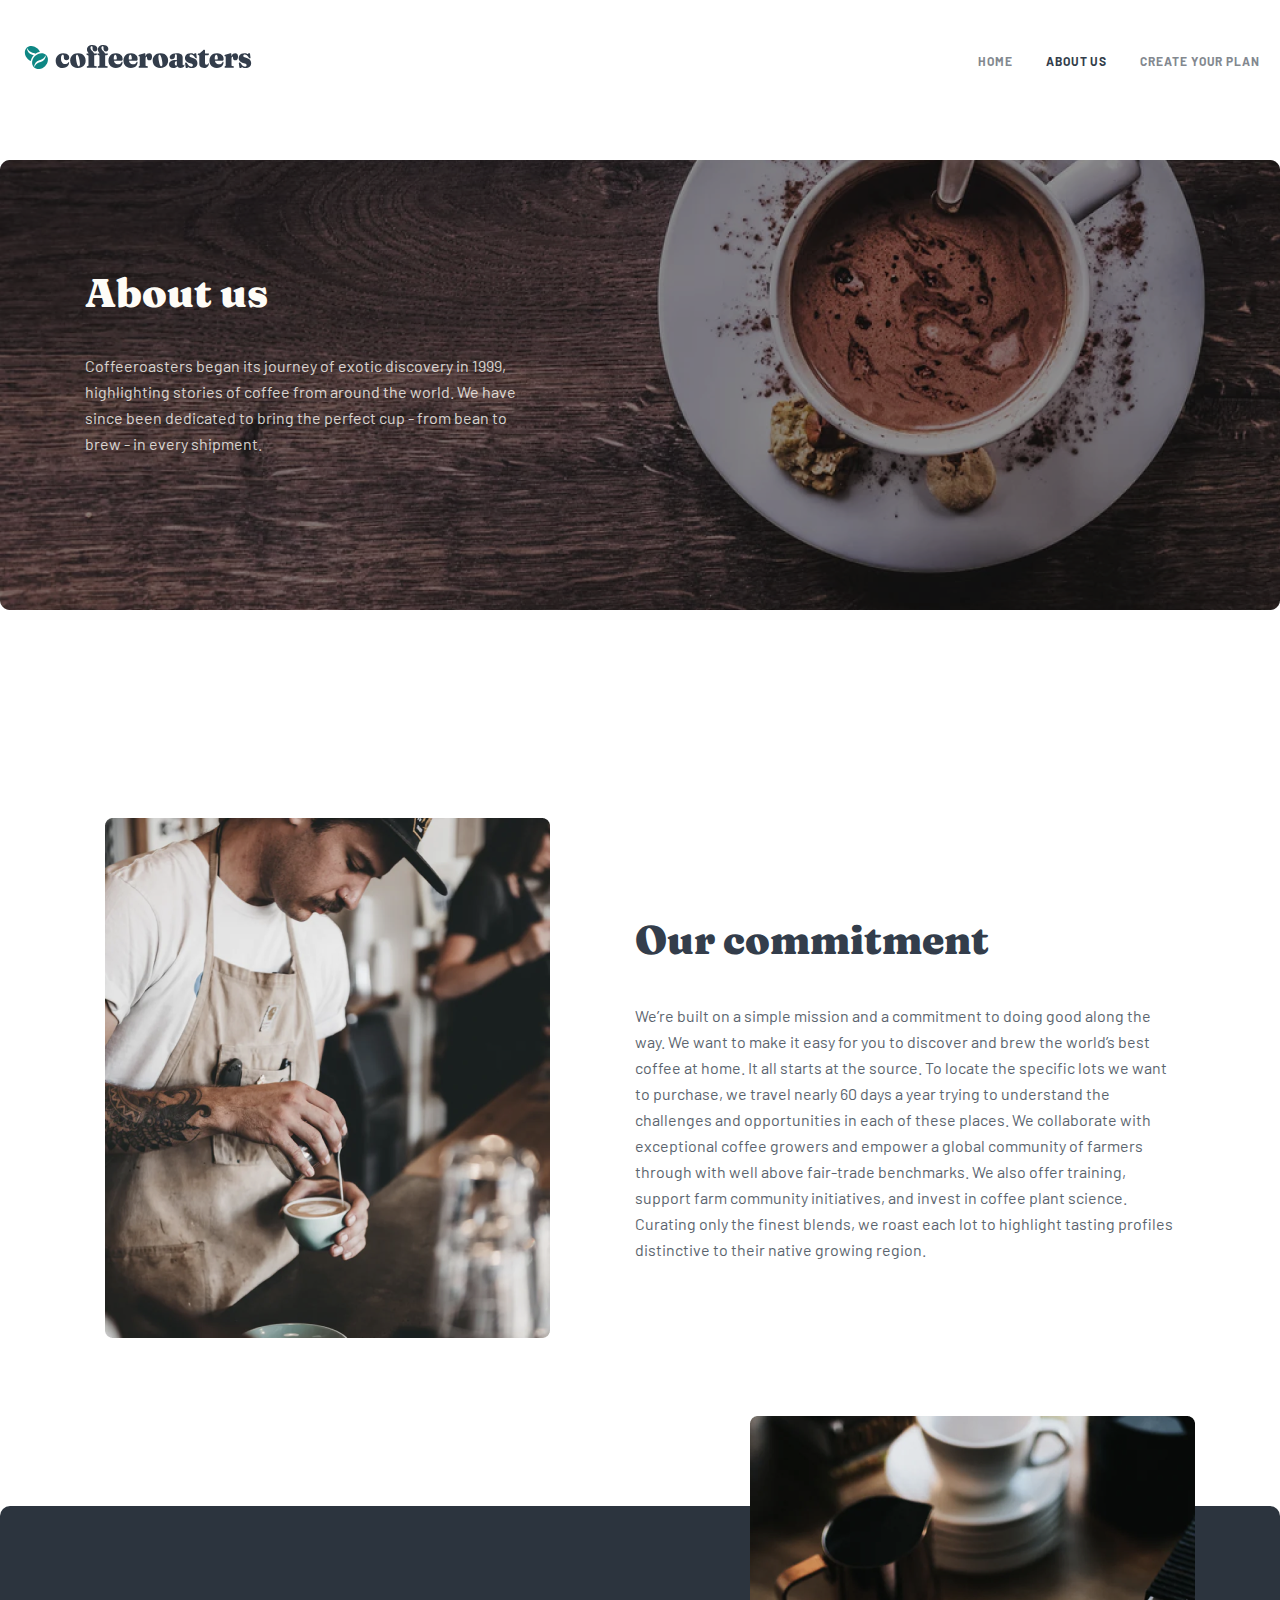
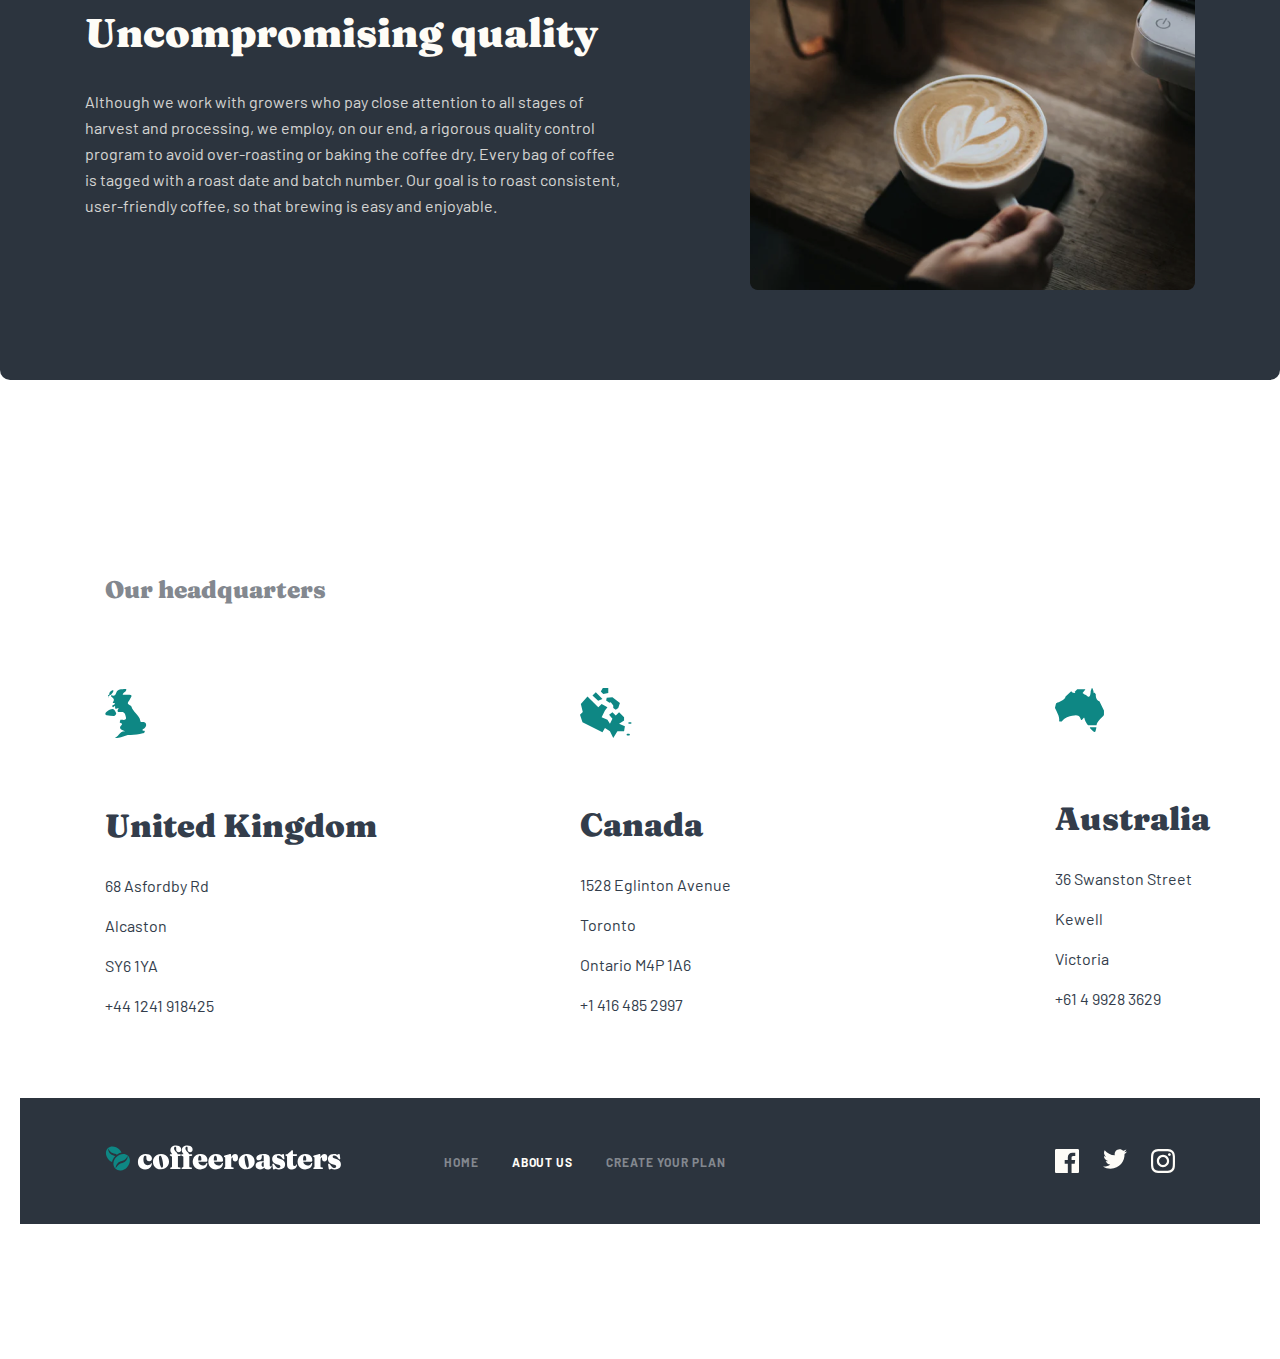
==== index2.html @ f88668d0 "New project" ====
<!DOCTYPE html>
<html lang="en">
	<head>
		<meta charset="UTF-8" />
		<meta http-equiv="X-UA-Compatible" content="IE=edge" />
		<meta name="viewport" content="width=device-width, initial-scale=1.0" />
		<link rel="stylesheet" href="css/main.min.css" />
		<title>coffeeroasters - about us</title>
        <link rel="preconnect" href="https://fonts.googleapis.com">
        <link rel="preconnect" href="https://fonts.gstatic.com" crossorigin>
        <link href="https://fonts.googleapis.com/css2?family=Barlow:ital,wght@0,400;0,700;1,400;1,700&family=Fraunces:ital,wght@0,900;1,900&display=swap" rel="stylesheet">
	</head>
	<body>
		<!-- Header  -->
		<header class="header">
			<div class="container">
				<a class="logo-link" href="./index.html">
					<img class="logo-link__image" src="img/logo.svg" alt="Logo image"/>
				</a>

				<!-- Nav  -->
				<nav class="nav">
					<ul class="nav__list">
						<li class="nav__item">
							<a class="nav__link" href="index.html">
								home
							</a>
						</li>
						<li class="nav__item">
							<a class="nav__link nav__link--active" href="index2.html"> about us </a>
						</li>
						<li class="nav__item">
							<a class="nav__link" href="index3.html"> create your plan </a>
						</li>
					</ul>
				</nav>
			</div>
		</header>

        <!-- Main  -->
		<main class="main">
			<!-- Hero  -->

			<section class="hero">
				<div class="container special__hero-container">
					<h1 class="hero__heading">About us</h1>

					<p class="hero__description">
						Coffeeroasters began its journey of exotic discovery in 1999, highlighting stories of coffee from around the world. We have since been dedicated to bring the perfect cup - from bean to brew - in every shipment.
					</p>
				</div>
			</section>
		</main>

		<!-- commitent  -->
        <div class="commitent">
            <div class="container">
                <img src="img/2x/barista.png" srcset="img/2x/barista.png 1x, img/2x/barista@2x.png 2x" alt="Our boristo" class="commitent__img">
                <div class="commitent__text">
                    <h2 class="commitent__title">Our commitment</h2>
                    <p class="commitent__p">We’re built on a simple mission and a commitment to doing good along the way. We want to make it easy for you to discover and brew the world’s best coffee at home. It all starts at the source. To locate the specific lots we want to purchase, we travel nearly 60 days a year trying to understand the challenges and opportunities in each of these places. We collaborate with exceptional coffee growers and empower a global community of farmers through with well above fair-trade benchmarks. We also offer training, support farm community initiatives, and invest in coffee plant science. Curating only the finest blends, we roast each lot to highlight tasting profiles distinctive to their native growing region.</p>
                </div>
            </div>
        </div>

        <!-- quality -->
        <div class="quality">
            <div class="container">
                <div class="quality__text">
                    <h2 class="quality__title">Uncompromising quality</h2>
                    <p class="quality__p">Although we work with growers who pay close attention to all stages of harvest and processing, we employ, on our end, a rigorous quality control program to avoid over-roasting or baking the coffee dry. Every bag of coffee is tagged with a roast date and batch number. Our goal is to roast consistent, user-friendly coffee, so that brewing is easy and enjoyable.</p>
                </div>
                <img src="img/2x/quality.png" srcset="img/2x/quality.png 1x, img/2x/quality@2x.png 2x" alt="coffee" class="quality__img">
            </div>
            
        </div>

        <!-- Headquarters -->
        <div class="headquarters">
            <div class="container">
                <h3 class="headquarters__main-title h-i-w__title">Our headquarters</h3>
                <ol class="steps">
					<li class="step">
                        <img src="icons/uk.svg" alt="UK" class="step__heading__count"><img/>
						<h3 class="step__heading">
							<span class="step__heading__text">United Kingdom</span>
						</h3>
		
						<p class="step__text">68 Asfordby Rd</p>
						<p class="step__text">Alcaston</p>
						<p class="step__text">SY6 1YA</p>
						<p class="step__text">+44 1241 918425</p>
					</li>
		
					<li class="step">
						<img src="icons/canada.svg" alt="Canada" class="step__heading__count">
						<h3 class="step__heading">
							<span class="step__heading__text">Canada</span>
						</h3>
		
						<p class="step__text">1528 Eglinton Avenue</p>
						<p class="step__text">Toronto</p>
						<p class="step__text">Ontario M4P 1A6</p>
						<p class="step__text">+1 416 485 2997</p>
					</li>
		
					<li class="step">
						<img src="icons/australia.svg" alt="Australia" class="step__heading__count">
						<h3 class="step__heading">
							<span class="step__heading__text">Australia</span>
						</h3>
		
						<p class="step__text">36 Swanston Street</p>
						<p class="step__text">Kewell</p>
						<p class="step__text">Victoria</p>
						<p class="step__text">+61 4 9928 3629</p>
					</li>
				</ol>
            </div>
        </div>


        <!-- Footer -->
        <footer class="footer">
			<div class="container">
				<div class="footer__inner">
					<a class="logo-link" href="./index.html">
						<img class="logo-link__image" src="img/logo_dark.svg" alt="Logo image"/>
					</a>

					<!-- Nav  -->
					<nav class="nav">
						<ul class="nav__list">
							<li class="nav__item">
								<a class="nav__link" href="index.html"> home </a>
							</li>
							<li class="nav__item">
								<a class="nav__link  nav__link--active" href="index2.html"> about us </a>
							</li>
							<li class="nav__item">
								<a class="nav__link" href="index3.html">
									create your plan
								</a>
							</li>
						</ul>
					</nav>

					<!-- Socials  -->
					<ul class="socials">
						<li class="socials__item">
							<a class="socials__link" href="#">
								<svg width="24" height="24" viewBox="0 0 24 24" fill="none" xmlns="http://www.w3.org/2000/svg">
									<path id="Path" d="M22.675 0H1.325C0.593 0 0 0.593 0 1.325V22.676C0 23.407 0.593 24 1.325 24H12.82V14.706H9.692V11.084H12.82V8.413C12.82 5.313 14.713 3.625 17.479 3.625C18.804 3.625 19.942 3.724 20.274 3.768V7.008L18.356 7.009C16.852 7.009 16.561 7.724 16.561 8.772V11.085H20.148L19.681 14.707H16.561V24H22.677C23.407 24 24 23.407 24 22.675V1.325C24 0.593 23.407 0 22.675 0Z" fill="#FEFCF7"/>
								</svg>	
							</a>
						</li>
						<li class="socials__item">
							<a class="socials__link" href="#">
                                <svg width="24" height="20" viewBox="0 0 24 20" fill="none" xmlns="http://www.w3.org/2000/svg">
									<path id="Path" d="M24 2.55705C23.117 2.94905 22.168 3.21305 21.172 3.33205C22.189 2.72305 22.97 1.75805 23.337 0.608047C22.386 1.17205 21.332 1.58205 20.21 1.80305C19.313 0.846047 18.032 0.248047 16.616 0.248047C13.437 0.248047 11.101 3.21405 11.819 6.29305C7.728 6.08805 4.1 4.12805 1.671 1.14905C0.381 3.36205 1.002 6.25705 3.194 7.72305C2.388 7.69705 1.628 7.47605 0.965 7.10705C0.911 9.38805 2.546 11.522 4.914 11.997C4.221 12.185 3.462 12.229 2.69 12.081C3.316 14.037 5.134 15.46 7.29 15.5C5.22 17.123 2.612 17.848 0 17.54C2.179 18.937 4.768 19.752 7.548 19.752C16.69 19.752 21.855 12.031 21.543 5.10605C22.505 4.41105 23.34 3.54405 24 2.55705Z" fill="#FEFCF7"/>
								</svg>									
							</a>
						</li>
						<li class="socials__item">
							<a class="socials__link" href="#">
                                <svg width="24" height="24" viewBox="0 0 24 24" fill="none" xmlns="http://www.w3.org/2000/svg">
									<path id="Shape" fill-rule="evenodd" clip-rule="evenodd" d="M12 0C8.741 0 8.333 0.014 7.053 0.072C2.695 0.272 0.273 2.69 0.073 7.052C0.014 8.333 0 8.741 0 12C0 15.259 0.014 15.668 0.072 16.948C0.272 21.306 2.69 23.728 7.052 23.928C8.333 23.986 8.741 24 12 24C15.259 24 15.668 23.986 16.948 23.928C21.302 23.728 23.73 21.31 23.927 16.948C23.986 15.668 24 15.259 24 12C24 8.741 23.986 8.333 23.928 7.053C23.732 2.699 21.311 0.273 16.949 0.073C15.668 0.014 15.259 0 12 0ZM12 2.163C15.204 2.163 15.584 2.175 16.85 2.233C20.102 2.381 21.621 3.924 21.769 7.152C21.827 8.417 21.838 8.797 21.838 12.001C21.838 15.206 21.826 15.585 21.769 16.85C21.62 20.075 20.105 21.621 16.85 21.769C15.584 21.827 15.206 21.839 12 21.839C8.796 21.839 8.416 21.827 7.151 21.769C3.891 21.62 2.38 20.07 2.232 16.849C2.174 15.584 2.162 15.205 2.162 12C2.162 8.796 2.175 8.417 2.232 7.151C2.381 3.924 3.896 2.38 7.151 2.232C8.417 2.175 8.796 2.163 12 2.163ZM5.838 12C5.838 8.597 8.597 5.838 12 5.838C15.403 5.838 18.162 8.597 18.162 12C18.162 15.404 15.403 18.163 12 18.163C8.597 18.163 5.838 15.403 5.838 12ZM12 16C9.791 16 8 14.21 8 12C8 9.791 9.791 8 12 8C14.209 8 16 9.791 16 12C16 14.21 14.209 16 12 16ZM16.965 5.595C16.965 4.8 17.61 4.155 18.406 4.155C19.201 4.155 19.845 4.8 19.845 5.595C19.845 6.39 19.201 7.035 18.406 7.035C17.61 7.035 16.965 6.39 16.965 5.595Z" fill="#FEFCF7"/>
								</svg>
							</a>
						</li>
					</ul>
				</div>
			</div>
		</footer>
	</body>
</html>
---- css/main.min.css ----
html{height:100%;-webkit-box-sizing:border-box;box-sizing:border-box;max-width:100%}*,*::before,*::after{-webkit-box-sizing:inherit;box-sizing:inherit;scroll-behavior:smooth}.visually-hidden{position:absolute;width:1px;height:1px;margin:-1px;border:0;padding:0;clip:rect(0 0 0 0);overflow:hidden}body{height:100%;display:-webkit-box;display:-ms-flexbox;display:flex;-webkit-box-orient:vertical;-webkit-box-direction:normal;-ms-flex-direction:column;flex-direction:column;font-family:'Barlow', sans-serif;font-weight:400;font-size:16px;line-height:1.5;margin:0;padding:0}main{-webkit-box-flex:1;-ms-flex-positive:1;flex-grow:1}.container{max-width:1320px;width:100%;padding:0 20px;margin:0 auto}.container--small{width:1240px}/*! normalize.css v8.0.1 | MIT License | github.com/necolas/normalize.css */html{line-height:1.15;-webkit-text-size-adjust:100%}body{margin:0}main{display:block}h1{font-size:2em;margin:0.67em 0}hr{-webkit-box-sizing:content-box;box-sizing:content-box;height:0;overflow:visible}pre{font-family:monospace, monospace;font-size:1em}a{background-color:transparent}abbr[title]{border-bottom:none;text-decoration:underline;-webkit-text-decoration:underline dotted;text-decoration:underline dotted}b,strong{font-weight:bolder}code,kbd,samp{font-family:monospace, monospace;font-size:1em}small{font-size:80%}sub,sup{font-size:75%;line-height:0;position:relative;vertical-align:baseline}sub{bottom:-0.25em}sup{top:-0.5em}img{border-style:none}button,input,optgroup,select,textarea{font-family:inherit;font-size:100%;line-height:1.15;margin:0}button,input{overflow:visible}button,select{text-transform:none}button,[type="button"],[type="reset"],[type="submit"]{-webkit-appearance:button}button::-moz-focus-inner,[type="button"]::-moz-focus-inner,[type="reset"]::-moz-focus-inner,[type="submit"]::-moz-focus-inner{border-style:none;padding:0}button:-moz-focusring,[type="button"]:-moz-focusring,[type="reset"]:-moz-focusring,[type="submit"]:-moz-focusring{outline:1px dotted ButtonText}fieldset{padding:0.35em 0.75em 0.625em}legend{-webkit-box-sizing:border-box;box-sizing:border-box;color:inherit;display:table;max-width:100%;padding:0;white-space:normal}progress{vertical-align:baseline}textarea{overflow:auto}[type="checkbox"],[type="radio"]{-webkit-box-sizing:border-box;box-sizing:border-box;padding:0}[type="number"]::-webkit-inner-spin-button,[type="number"]::-webkit-outer-spin-button{height:auto}[type="search"]{-webkit-appearance:textfield;outline-offset:-2px}[type="search"]::-webkit-search-decoration{-webkit-appearance:none}::-webkit-file-upload-button{-webkit-appearance:button;font:inherit}details{display:block}summary{display:list-item}template{display:none}[hidden]{display:none}@font-face{font-family:'Barlow';font-style:normal;font-weight:400;src:url("../fonts/barlow-v5-latin-ext_latin-regular.eot");src:local(""),url("../fonts/barlow-v5-latin-ext_latin-regular.eot?#iefix") format("embedded-opentype"),url("../fonts/barlow-v5-latin-ext_latin-regular.woff2") format("woff2"),url("../fonts/barlow-v5-latin-ext_latin-regular.woff") format("woff"),url("../fonts/barlow-v5-latin-ext_latin-regular.ttf") format("truetype"),url("../fonts/barlow-v5-latin-ext_latin-regular.svg#Barlow") format("svg")}@font-face{font-family:'Barlow';font-style:italic;font-weight:400;src:url("../fonts/barlow-v5-latin-ext_latin-italic.eot");src:local(""),url("../fonts/barlow-v5-latin-ext_latin-italic.eot?#iefix") format("embedded-opentype"),url("../fonts/barlow-v5-latin-ext_latin-italic.woff2") format("woff2"),url("../fonts/barlow-v5-latin-ext_latin-italic.woff") format("woff"),url("../fonts/barlow-v5-latin-ext_latin-italic.ttf") format("truetype"),url("../fonts/barlow-v5-latin-ext_latin-italic.svg#Barlow") format("svg")}@font-face{font-family:'Barlow';font-style:normal;font-weight:700;src:url("../fonts/barlow-v5-latin-ext_latin-700.eot");src:local(""),url("../fonts/barlow-v5-latin-ext_latin-700.eot?#iefix") format("embedded-opentype"),url("../fonts/barlow-v5-latin-ext_latin-700.woff2") format("woff2"),url("../fonts/barlow-v5-latin-ext_latin-700.woff") format("woff"),url("../fonts/barlow-v5-latin-ext_latin-700.ttf") format("truetype"),url("../fonts/barlow-v5-latin-ext_latin-700.svg#Barlow") format("svg")}@font-face{font-family:'Barlow';font-style:italic;font-weight:700;src:url("../fonts/barlow-v5-latin-ext_latin-700italic.eot");src:local(""),url("../fonts/barlow-v5-latin-ext_latin-700italic.eot?#iefix") format("embedded-opentype"),url("../fonts/barlow-v5-latin-ext_latin-700italic.woff2") format("woff2"),url("../fonts/barlow-v5-latin-ext_latin-700italic.woff") format("woff"),url("../fonts/barlow-v5-latin-ext_latin-700italic.ttf") format("truetype"),url("../fonts/barlow-v5-latin-ext_latin-700italic.svg#Barlow") format("svg")}@font-face{font-family:'Fraunces';font-style:normal;font-weight:400;src:url("../fonts/fraunces-v10-latin-ext_latin-regular.eot");src:local(""),url("../fonts/fraunces-v10-latin-ext_latin-regular.eot?#iefix") format("embedded-opentype"),url("../fonts/fraunces-v10-latin-ext_latin-regular.woff2") format("woff2"),url("../fonts/fraunces-v10-latin-ext_latin-regular.woff") format("woff"),url("../fonts/fraunces-v10-latin-ext_latin-regular.ttf") format("truetype"),url("../fonts/fraunces-v10-latin-ext_latin-regular.svg#Fraunces") format("svg")}@font-face{font-family:'Fraunces';font-style:normal;font-weight:900;src:url("../fonts/fraunces-v10-latin-ext_latin-900.eot");src:local(""),url("../fonts/fraunces-v10-latin-ext_latin-900.eot?#iefix") format("embedded-opentype"),url("../fonts/fraunces-v10-latin-ext_latin-900.woff2") format("woff2"),url("../fonts/fraunces-v10-latin-ext_latin-900.woff") format("woff"),url("../fonts/fraunces-v10-latin-ext_latin-900.ttf") format("truetype"),url("../fonts/fraunces-v10-latin-ext_latin-900.svg#Fraunces") format("svg")}@font-face{font-family:'Fraunces';font-style:italic;font-weight:400;src:url("../fonts/fraunces-v10-latin-ext_latin-italic.eot");src:local(""),url("../fonts/fraunces-v10-latin-ext_latin-italic.eot?#iefix") format("embedded-opentype"),url("../fonts/fraunces-v10-latin-ext_latin-italic.woff2") format("woff2"),url("../fonts/fraunces-v10-latin-ext_latin-italic.woff") format("woff"),url("../fonts/fraunces-v10-latin-ext_latin-italic.ttf") format("truetype"),url("../fonts/fraunces-v10-latin-ext_latin-italic.svg#Fraunces") format("svg")}@font-face{font-family:'Fraunces';font-style:italic;font-weight:900;src:url("../fonts/fraunces-v10-latin-ext_latin-900italic.eot");src:local(""),url("../fonts/fraunces-v10-latin-ext_latin-900italic.eot?#iefix") format("embedded-opentype"),url("../fonts/fraunces-v10-latin-ext_latin-900italic.woff2") format("woff2"),url("../fonts/fraunces-v10-latin-ext_latin-900italic.woff") format("woff"),url("../fonts/fraunces-v10-latin-ext_latin-900italic.ttf") format("truetype"),url("../fonts/fraunces-v10-latin-ext_latin-900italic.svg#Fraunces") format("svg")}.header .container{display:-webkit-box;display:-ms-flexbox;display:flex;-webkit-box-align:center;-ms-flex-align:center;align-items:center;-webkit-box-pack:justify;-ms-flex-pack:justify;justify-content:space-between;padding:44px 20px}.logo-link__image{width:236px;height:26px}@media only screen and (max-width: 584px){.header .nav .nav__list{position:absolute;width:1px;height:1px;margin:-1px;border:0;padding:0;clip:rect(0 0 0 0);overflow:hidden}.header .nav::before{display:inline-block;width:16px;height:15px;background-repeat:no-repeat;background-size:16px 15px;background-image:url(../icons/menu.svg);content:''}}.hero .container{padding:115px 85px;background-image:url("../img/2x/first-page.png");border-radius:16px;background-repeat:no-repeat;background-position:left;margin-bottom:136px;background-size:0 0;background-size:1280px 600px}@media only screen and (-webkit-min-device-pixel-ratio: 2), only screen and (min--moz-device-pixel-ratio: 2), only screen and (min-device-pixel-ratio: 2), only screen and (min-resolution: 192dpi), only screen and (min-resolution: 2dppx){.hero .container{background-image:url("../img/2x/first-page@2x.png");background-size:0 0;background-size:1280px 600px}}.hero__heading{width:493px;margin-top:0;margin-bottom:32px;font-weight:900;font-family:"Fraunces", serif;font-size:72px;line-height:72px;color:#fefcf7}.hero__description{width:445px;margin-top:0;margin-bottom:56px;font-size:16px;font-family:"Barlow", sans-serif;font-weight:400;line-height:26px;color:#fefcf7;opacity:0.8}.hero .special__hero-container{padding:0;padding:137px 85px;margin-bottom:168px;background-image:url("../img/2x/about-us.png");background-size:0 0;background-size:1280px 450px}.hero .special__hero-container .hero__heading{font-size:40px;margin-bottom:24px}.hero .special__hero-container .hero__description{font-size:16px;font-weight:normal}@media only screen and (-webkit-min-device-pixel-ratio: 2), only screen and (min--moz-device-pixel-ratio: 2), only screen and (min-device-pixel-ratio: 2), only screen and (min-resolution: 192dpi), only screen and (min-resolution: 2dppx){.hero .special__hero-container{background-image:url("../img/2x/about-us@2x.png");background-size:0 0;background-size:1280px 450px}}.hero .create-plan__container{padding:134px 85px;background-image:url("../img/2x/create-plan.png");margin-bottom:168px;background-size:0 0;background-size:1280px 450px}.hero .create-plan__container .create-plan{margin-bottom:32px}@media only screen and (-webkit-min-device-pixel-ratio: 2), only screen and (min--moz-device-pixel-ratio: 2), only screen and (min-device-pixel-ratio: 2), only screen and (min-resolution: 192dpi), only screen and (min-resolution: 2dppx){.hero .create-plan__container{background-size:0 0;background-size:1280px 450px;background-image:url("../img/2x/create-plan@2x.png")}}.nav__list{display:-webkit-box;display:-ms-flexbox;display:flex;-webkit-box-align:center;-ms-flex-align:center;align-items:center;margin:0;padding:0;list-style-type:none}.nav__item+.nav__item{margin-left:33px}.nav__link{color:#83888f;text-decoration:none;font-weight:700;font-size:12px;line-height:15px;letter-spacing:0.923077px;text-transform:uppercase;-webkit-transition:color 0.2s ease;transition:color 0.2s ease}.nav__link:hover{color:#333d4b}.nav__link--active{color:#333d4b}.button{display:inline-block;width:217px;padding:15px;font-weight:900;font-family:"Fraunces", serif;font-size:18px;line-height:25px;text-align:center;color:#fefcf7;text-decoration:none;white-space:nowrap;overflow:hidden;text-overflow:ellipsis;background-color:#0e8784;border:none;border-radius:6px;cursor:pointer;-webkit-transition:background-color 0.2s ease;transition:background-color 0.2s ease}.button:hover{background-color:#66d2cf}.button:disabled{background-color:#e2dedb}.footer__inner{margin-bottom:135px;display:-webkit-box;display:-ms-flexbox;display:flex;-webkit-box-align:center;-ms-flex-align:center;align-items:center;padding:47px 85px;background-color:#2c343e}.footer .nav__list{margin-left:103px}.footer .nav__link:hover{color:#fefcf7}.footer .nav__link--active{color:#FEFCF7;text-decoration:none;text-transform:uppercase;font-family:'Barlow', sans-serif;font-weight:700;font-size:12px}.socials{display:-webkit-box;display:-ms-flexbox;display:flex;-webkit-box-align:center;-ms-flex-align:center;align-items:center;margin:0;margin-left:auto;padding:0;list-style-type:none}.socials__item{width:24px;height:24px}.socials__item+.socials__item{margin-left:24px}.socials__item .socials__link{text-decoration:none}.socials__item .socials__link path{-webkit-transition:fill 0.3s ease;transition:fill 0.3s ease}.socials__item .socials__link:hover path{fill:#FDD6BA;-webkit-transition:fill 0.3s ease;transition:fill 0.3s ease}@media only screen and (max-width: 1044px){.footer__inner{padding:47px 45px}.footer__inner .nav__list{margin-left:53px}}@media only screen and (max-width: 854px){.footer__inner{-webkit-box-orient:vertical;-webkit-box-direction:normal;-ms-flex-direction:column;flex-direction:column;-webkit-box-align:center;-ms-flex-align:center;align-items:center}.footer__inner .logo-link{margin-bottom:32px}.footer__inner .nav__list{margin-left:0;margin-bottom:65px}.footer__inner .socials{margin-left:0;-ms-flex-wrap:wrap;flex-wrap:wrap;-webkit-column-gap:24px;column-gap:24px}.footer__inner .socials .socials__item{margin-left:0}}@media only screen and (max-width: 411px){.footer__inner .nav__list{vertical-align:middle;-webkit-box-orient:vertical;-webkit-box-direction:normal;-ms-flex-direction:column;flex-direction:column;margin-bottom:25px}.footer__inner .nav__list .nav__item{margin-left:0;margin-bottom:24px}}.collection{-webkit-box-align:center;-ms-flex-align:center;align-items:center;vertical-align:middle}.collection .container{position:relative;max-width:1111px;width:100%;-webkit-box-align:center;-ms-flex-align:center;align-items:center;vertical-align:middle}.collection__heading{position:absolute;display:block;top:0;-webkit-transform:translateY(-100%);transform:translateY(-100%);z-index:-1;font-family:"Fraunces", serif;font-style:normal;font-weight:900;font-size:150px;text-align:center;color:#83888F;max-width:1111px;width:100%;opacity:0.5;background:-webkit-gradient(linear, left top, left bottom, from(rgba(254,252,247,0.0001)), to(#FEFCF7));background:linear-gradient(180deg, rgba(254,252,247,0.0001) 0%, #FEFCF7 100%)}.collection__inner{display:-webkit-box;display:-ms-flexbox;display:flex;-webkit-column-gap:30px;column-gap:30px;text-align:center;margin:126px 0}.collection__img{max-width:256px;width:100%;height:193px}.collection__title{max-width:100%;font-size:24px;font-family:"Fraunces", serif;font-weight:900;color:#333D4B}.collection__p{max-width:100%;font-family:'Barlow', sans-serif;font-weight:400;font-size:16px;text-align:center}@media only screen and (max-width: 1092px){.collection__inner{-webkit-box-orient:vertical;-webkit-box-direction:normal;-ms-flex-direction:column;flex-direction:column}.collection__inner .collection__block{display:-webkit-box;display:-ms-flexbox;display:flex}}.why .container{-webkit-box-align:center;-ms-flex-align:center;align-items:center;background-color:#2C343E;border-radius:10px;height:577px;margin-bottom:351px}.why__title{font-family:'Fraunces', serif;font-style:normal;font-weight:900;font-size:40px;color:#FEFCF7;text-align:center;padding:100px 475.5px 0 475.5px}.why__p{font-family:"Barlow", sans-serif;font-style:normal;font-weight:normal;font-size:16px;text-align:center;color:#FEFCF7;opacity:0.8;padding:32px 370px 86px 370px}.why__inner{position:static;padding:0 85px;display:-webkit-box;display:-ms-flexbox;display:flex;-webkit-column-gap:30px;column-gap:30px;-webkit-box-align:center;-ms-flex-align:center;align-items:center;margin-bottom:200px}.why__inner .why__block{-webkit-box-align:center;-ms-flex-align:center;align-items:center;background-color:#0E8784;border-radius:8px;width:350px;height:382px;vertical-align:middle}.why__inner .why__block .block__icon{display:-webkit-box;display:-ms-flexbox;display:flex;margin:0 auto;margin-top:72px;vertical-align:middle}.why__inner .why__block .special{margin-bottom:47px}.why__inner .why__block .block__title{font-family:'Fraunces', serif;font-style:normal;font-weight:900;font-size:24px;text-align:center;color:#FEFCF7;margin-bottom:24px}.why__inner .why__block .block__p{display:block;font-family:'Barlow', sans-serif;font-style:normal;font-weight:normal;font-size:16px;text-align:center;color:#FEFCF7;height:78px;padding:0 47.5px}.steps{position:relative;display:-webkit-box;display:-ms-flexbox;display:flex;list-style-type:none;margin-bottom:64px;right:38px}.steps .step{width:285px;padding-top:100px}.steps .step__heading{display:-webkit-box;display:-ms-flexbox;display:flex;-webkit-box-orient:vertical;-webkit-box-direction:normal;-ms-flex-direction:column;flex-direction:column;margin-bottom:42px}.steps .step__heading__count{font-family:'Fraunces', serif;margin-bottom:38px;font-weight:900;font-size:72px;line-height:72px;color:#fdd6ba}.steps .step__heading__text{font-family:'Fraunces' ,serif;font-weight:900;font-size:32px;color:#333d4b;width:255px}.steps .step::before{position:absolute;z-index:1;top:0;display:inline-block;width:27px;height:27px;background:#fefcf7;border:2px solid #0e8784;border-radius:50%;content:''}.steps .step+.step{margin-left:95px}.steps::before{position:absolute;top:13px;left:52px;display:block;width:763px;height:1px;background-color:#fdd6ba;content:''}.headquarters .steps{position:relative;right:40px;display:-webkit-box;display:-ms-flexbox;display:flex;-webkit-column-gap:108px;column-gap:108px}.headquarters .steps .step{padding-top:0;list-style-type:none}.headquarters .steps .step__heading{margin-bottom:24px;list-style-type:none;width:272px}.headquarters .steps .step__heading__text{width:272px;font-family:'Fraunces', serif;font-style:normal;font-weight:900;font-size:32px;color:#333D4B}.headquarters .steps .step__text{font-family:'Barlow', sans-serif;font-style:normal;font-weight:normal;font-size:16px;margin-bottom:16px;color:#333D4B}.headquarters .steps .step::before{position:inherit;height:0;width:0;content:none}.headquarters .steps::before{position:inherit;width:0;height:0;top:0;content:none}.create-plan__steps .step{margin-bottom:100px}.create-plan__steps .step::before{background:none}.create-plan__steps .step__heading__text{color:#FEFCF7}.create-plan__steps .step__text{color:#FEFCF7}.commitent{margin-bottom:168px}.commitent .container{height:520px;width:1110px;display:-webkit-box;display:-ms-flexbox;display:flex;-ms-flex-wrap:wrap;flex-wrap:wrap;-webkit-box-pack:justify;-ms-flex-pack:justify;justify-content:space-between}.commitent .container .commitent__text{margin:auto 0}.commitent .container .commitent__text .commitent__title{font-family:'Fraunces', serif;font-style:normal;font-weight:900;font-size:40px;color:#333D4B}.commitent .container .commitent__text .commitent__p{width:540px;height:260px;font-family:'Barlow', sans-serif;font-style:normal;font-weight:normal;font-size:16px;line-height:26px;color:#333D4B;mix-blend-mode:normal;opacity:0.8}.quality{margin-bottom:168px}.quality .container{display:-webkit-box;display:-ms-flexbox;display:flex;-ms-flex-wrap:wrap;flex-wrap:wrap;background-color:#2C343E;border-radius:10px;height:474px;padding:0 85px;-webkit-box-pack:justify;-ms-flex-pack:justify;justify-content:space-between}.quality .container .quality__text{width:540px;padding-top:70px}.quality .container .quality__text .quality__title{font-family:'Fraunces', serif;font-style:normal;font-weight:900;font-size:40px;line-height:48px;color:#FEFCF7;margin-bottom:32px}.quality .container .quality__text .quality__p{font-family:'Barlow', sans-serif;font-style:normal;font-weight:normal;font-size:16px;line-height:26px;color:#FEFCF7;mix-blend-mode:normal;opacity:0.8}.quality .container .quality__img{position:relative;bottom:90px;width:445px;height:474px}.configure__list{position:relative;right:100px;list-style-type:none;width:295px}.configure__list .list__choice hr{margin:0;opacity:0.25}.configure__list .list__choice p{margin:0;margin:24px 0}.configure__list .list__choice .list__link{display:-webkit-box;display:-ms-flexbox;display:flex;text-decoration:none;font-family:'Fraunces', serif;font-style:normal;font-weight:900;font-size:24px;line-height:32px;color:#83888F;-webkit-transition:color 1s ease;transition:color 1s ease}.configure__list .list__choice .list__link:hover{color:#0E8784;-webkit-transition:color 1s ease;transition:color 1s ease}.configure__list .list__choice .list__link:active{color:#333D4B;-webkit-transition:color 0.3s ease;transition:color 0.3s ease}.configure__list .list__choice .list__link:checked{color:#333D4B}.configure__list .list__choice .list__link .special__title__first{margin-top:0}.configure__list .list__choice .list__link .special__title__last{margin-bottom:0}.configure__list .list__choice .list__link .choice__type{margin-left:23.5px}.configure__list .list__choice .list__link--active{color:#333D4B;-webkit-transition:color 0.3s ease;transition:color 0.3s ease}.selection__configuration .configuration__inner form{-webkit-column-gap:auto;column-gap:auto}.selection__configuration .configuration__inner form h2{margin:0;margin-bottom:56px;font-family:'Fraunces', serif;font-style:normal;font-weight:900;font-size:40px;line-height:48px;color:#83888F}.selection__configuration .configuration__inner form .form__actions{display:-webkit-box;display:-ms-flexbox;display:flex;-webkit-column-gap:23px;column-gap:23px;margin-bottom:88px}.selection__configuration .configuration__inner form label .configuration__controller{padding:32px;padding-right:0;padding-left:28px}.selection__configuration .configuration__inner form label .configuration__controller h4{margin:0;font-family:'Fraunces', serif;font-style:normal;font-weight:900;font-size:24px;line-height:32px;color:#333D4B;margin-bottom:24px}.selection__configuration .configuration__inner form label .configuration__controller p{font-family:Barlow;font-style:normal;font-weight:normal;font-size:16px;line-height:26px;padding-right:28px;color:#333D4B}.selection__configuration .configuration__inner form label .block__choice+.configuration__controller{-webkit-transition:background 0.5s ease;transition:background 0.5s ease}.selection__configuration .configuration__inner form label .block__choice+.configuration__controller h4,.selection__configuration .configuration__inner form label .block__choice+.configuration__controller p{color:#333D4B;-webkit-transition:color 0.5s ease;transition:color 0.5s ease}.selection__configuration .configuration__inner form label .block__choice:hover+.configuration__controller{background-color:#FDD6BA;-webkit-transition:background 0.2s ease;transition:background 0.2s ease}.selection__configuration .configuration__inner form label .block__choice:checked+.configuration__controller{background-color:#0E8784;-webkit-transition:background 0.5s ease;transition:background 0.5s ease}.selection__configuration .configuration__inner form label .block__choice:checked+.configuration__controller h4,.selection__configuration .configuration__inner form label .block__choice:checked+.configuration__controller p{color:white;-webkit-transition:color 0.5s ease;transition:color 0.5s ease}.selection__configuration .configuration__inner form label .configuration__controller{display:inline-block;width:228px;height:250px;border:0 solid #F4F1EB;background-color:#F4F1EB;border-radius:8px}.result__block{background-color:#2C343E;border-radius:10px;padding:27px 64px;margin-bottom:40px}.result__block .result__p{font-family:'Barlow';font-style:normal;font-weight:normal;font-size:16px;line-height:26px;text-transform:uppercase;color:#FFFFFF;mix-blend-mode:normal;opacity:0.5}.result__block .result__title{font-family:'Fraunces', serif;font-style:normal;font-weight:900;font-size:24px;line-height:40px;color:#FFFFFF}.result__block .result__title span{color:#0E8784}.input-result{position:relative;left:70%;margin-bottom:168px}.h-i-w .container{padding:0 85px}.create-your-plan__h-i-w .container{background-color:#2C343E;border-radius:10px;padding-top:100px;margin-bottom:168px}.headquarters{margin-left:85px}.h-i-w__title,.headquarters__main-title{font-family:'Fraunces', serif;font-style:normal;font-weight:900;font-size:24px;color:#83888F;margin-bottom:80px}.h-i-w__link{margin-bottom:200px}.biggest-part .container{display:-webkit-box;display:-ms-flexbox;display:flex;padding:0 105px;-webkit-box-pack:justify;-ms-flex-pack:justify;justify-content:space-between}.selections{margin-top:0;width:730px}
/*# sourceMappingURL=main.min.css.map */
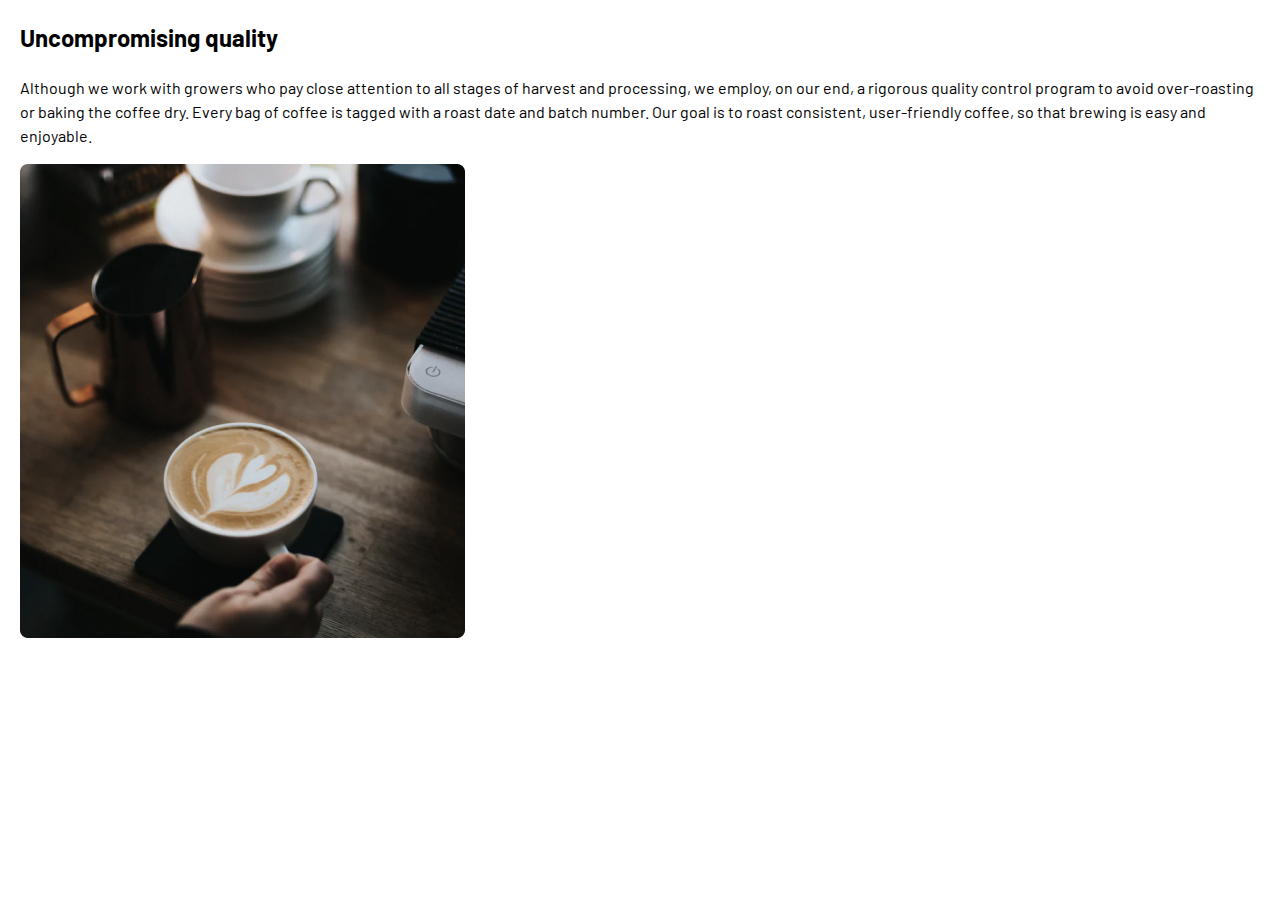
==== commit f7c6cdbe: "New version" ====
--- a/index2.html
+++ b/index2.html
@@ -12,13 +12,18 @@
 	</head>
 	<body>
 		<!-- Header  -->
-		<header class="header">
+		<!-- <header class="header">
 			<div class="container">
 				<a class="logo-link" href="./index.html">
 					<img class="logo-link__image" src="img/logo.svg" alt="Logo image"/>
 				</a>
 
-				<!-- Nav  -->
+				<button class="header__menu-button" type='button'>
+					<img src="./img/2x/hamburger.svg" alt="hamburger" class="hamburger">
+					<img src="./img/2x/exit.svg" alt="exit" class="exit">
+				</button>
+
+				
 				<nav class="nav">
 					<ul class="nav__list">
 						<li class="nav__item">
@@ -37,90 +42,106 @@
 			</div>
 		</header>
 
-        <!-- Main  -->
+        
 		<main class="main">
-			<!-- Hero  -->
+			
 
 			<section class="hero">
-				<div class="container special__hero-container">
-					<h1 class="hero__heading">About us</h1>
+				<div class="container">
+					<div class="special__hero__inner">
+						<h1 class="hero__heading">About us</h1>
 
-					<p class="hero__description">
-						Coffeeroasters began its journey of exotic discovery in 1999, highlighting stories of coffee from around the world. We have since been dedicated to bring the perfect cup - from bean to brew - in every shipment.
-					</p>
+						<p class="hero__description">
+							Coffeeroasters began its journey of exotic discovery in 1999, highlighting stories of coffee from around the world. We have since been dedicated to bring the perfect cup - from bean to brew - in every shipment.
+						</p>
+					</div>
 				</div>
 			</section>
 		</main>
 
-		<!-- commitent  -->
+		
         <div class="commitent">
             <div class="container">
-                <img src="img/2x/barista.png" srcset="img/2x/barista.png 1x, img/2x/barista@2x.png 2x" alt="Our boristo" class="commitent__img">
-                <div class="commitent__text">
-                    <h2 class="commitent__title">Our commitment</h2>
-                    <p class="commitent__p">We’re built on a simple mission and a commitment to doing good along the way. We want to make it easy for you to discover and brew the world’s best coffee at home. It all starts at the source. To locate the specific lots we want to purchase, we travel nearly 60 days a year trying to understand the challenges and opportunities in each of these places. We collaborate with exceptional coffee growers and empower a global community of farmers through with well above fair-trade benchmarks. We also offer training, support farm community initiatives, and invest in coffee plant science. Curating only the finest blends, we roast each lot to highlight tasting profiles distinctive to their native growing region.</p>
-                </div>
+                <div class="commitent__inner">
+					<picture class="commitent__picture">
+						<source class="commitent__img" type="image/webp" media="(max-width: 716px)" srcset="./img/webP/barista-mobile.webp 1x, ./img/webP/barista-mobile@2x.webp"/>
+						<source class="commitent__img" type="image/webp" media="(max-width: 920px)" srcset="./img/webP/barista-tablet.webp 1x, ./img/webP/barista-tablet@2x.webp"/>
+						<source class="commitent__img" type="image/webp" srcset="./img/webP/barista.webp 1x, ./img/webP/barista@2x.webp 2x"/>
+						<source class="commitent__img" type="image/webp" media="(max-width: 716px)" srcset="./img/webP/barista-mobile.jpg 1x, ./img/webP/barista-mobile@2x.jpg 2x"/>
+						<source class="commitent__img" type="image/webp" media="(max-width: 920px)" srcset="./img/webP/barista-tablet.jpg 1x, ./img/webP/barista-tablet@2x.jpg 2x"/>
+						
+						<img src="./img/webP/barista.jpg" class="commitent__img" alt="Image" srcset="./img/webP/barista.jpg 1x, ./img/webP/barista@2x.jpg 2x"/>
+					</picture>
+					<div class="commitent__text">
+						<h2 class="commitent__title">Our commitment</h2>
+						<p class="commitent__p">We're built on a simple mission and a commitment to doing good along the way. We want to make it easy for you to discover and brew the world’s best coffee at home. It all starts at the source. To locate the specific lots we want to purchase, we travel nearly 60 days a year trying to understand the challenges and opportunities in each of these places. We collaborate with exceptional coffee growers and empower a global community of farmers through with well above fair-trade benchmarks. We also offer training, support farm community initiatives, and invest in coffee plant science. Curating only the finest blends, we roast each lot to highlight tasting profiles distinctive to their native growing region.</p>
+					</div>
+				</div>
             </div>
-        </div>
+        </div> -->
 
-        <!-- quality -->
+        
         <div class="quality">
             <div class="container">
-                <div class="quality__text">
-                    <h2 class="quality__title">Uncompromising quality</h2>
-                    <p class="quality__p">Although we work with growers who pay close attention to all stages of harvest and processing, we employ, on our end, a rigorous quality control program to avoid over-roasting or baking the coffee dry. Every bag of coffee is tagged with a roast date and batch number. Our goal is to roast consistent, user-friendly coffee, so that brewing is easy and enjoyable.</p>
-                </div>
-                <img src="img/2x/quality.png" srcset="img/2x/quality.png 1x, img/2x/quality@2x.png 2x" alt="coffee" class="quality__img">
+                <div class="quality__inner">
+					<div class="quality__text">
+						<h2 class="quality__title">Uncompromising quality</h2>
+						<p class="quality__p">Although we work with growers who pay close attention to all stages of harvest and processing, we employ, on our end, a rigorous quality control program to avoid over-roasting or baking the coffee dry. Every bag of coffee is tagged with a roast date and batch number. Our goal is to roast consistent, user-friendly coffee, so that brewing is easy and enjoyable.</p>
+					</div>
+					<img src="img/2x/quality.png" srcset="img/2x/quality.png 1x, img/2x/quality@2x.png 2x" alt="coffee" class="quality__img">
+				</div>
             </div>
             
         </div>
 
-        <!-- Headquarters -->
-        <div class="headquarters">
+        
+        <!-- <div class="headquarters">
             <div class="container">
                 <h3 class="headquarters__main-title h-i-w__title">Our headquarters</h3>
-                <ol class="steps">
-					<li class="step">
-                        <img src="icons/uk.svg" alt="UK" class="step__heading__count"><img/>
-						<h3 class="step__heading">
-							<span class="step__heading__text">United Kingdom</span>
-						</h3>
-		
-						<p class="step__text">68 Asfordby Rd</p>
-						<p class="step__text">Alcaston</p>
-						<p class="step__text">SY6 1YA</p>
-						<p class="step__text">+44 1241 918425</p>
-					</li>
-		
-					<li class="step">
-						<img src="icons/canada.svg" alt="Canada" class="step__heading__count">
-						<h3 class="step__heading">
-							<span class="step__heading__text">Canada</span>
-						</h3>
-		
-						<p class="step__text">1528 Eglinton Avenue</p>
-						<p class="step__text">Toronto</p>
-						<p class="step__text">Ontario M4P 1A6</p>
-						<p class="step__text">+1 416 485 2997</p>
-					</li>
-		
-					<li class="step">
-						<img src="icons/australia.svg" alt="Australia" class="step__heading__count">
-						<h3 class="step__heading">
-							<span class="step__heading__text">Australia</span>
-						</h3>
-		
-						<p class="step__text">36 Swanston Street</p>
-						<p class="step__text">Kewell</p>
-						<p class="step__text">Victoria</p>
-						<p class="step__text">+61 4 9928 3629</p>
-					</li>
-				</ol>
+                <div class="h-i-w__inner">
+					<ol class="steps">
+						<li class="step">
+							<img src="icons/uk.svg" alt="UK" class="step__heading__count">
+							<h3 class="step__heading">
+								<span class="step__heading__text">United Kingdom</span>
+							</h3>
+			
+							<p class="step__text">68 Asfordby Rd</p>
+							<p class="step__text">Alcaston</p>
+							<p class="step__text">SY6 1YA</p>
+							<p class="step__text">+44 1241 918425</p>
+						</li>
+			
+						<li class="step">
+							<img src="icons/canada.svg" alt="Canada" class="step__heading__count">
+							<h3 class="step__heading">
+								<span class="step__heading__text">Canada</span>
+							</h3>
+			
+							<p class="step__text">1528 Eglinton Avenue</p>
+							<p class="step__text">Toronto</p>
+							<p class="step__text">Ontario M4P 1A6</p>
+							<p class="step__text">+1 416 485 2997</p>
+						</li>
+			
+						<li class="step">
+							<img src="icons/australia.svg" alt="Australia" class="step__heading__count">
+							<h3 class="step__heading">
+								<span class="step__heading__text">Australia</span>
+							</h3>
+			
+							<p class="step__text">36 Swanston Street</p>
+							<p class="step__text">Kewell</p>
+							<p class="step__text">Victoria</p>
+							<p class="step__text">+61 4 9928 3629</p>
+						</li>
+					</ol>
+				</div>
             </div>
         </div>
 
 
-        <!-- Footer -->
+        
         <footer class="footer">
 			<div class="container">
 				<div class="footer__inner">
@@ -128,7 +149,7 @@
 						<img class="logo-link__image" src="img/logo_dark.svg" alt="Logo image"/>
 					</a>
 
-					<!-- Nav  -->
+					
 					<nav class="nav">
 						<ul class="nav__list">
 							<li class="nav__item">
@@ -145,7 +166,7 @@
 						</ul>
 					</nav>
 
-					<!-- Socials  -->
+					
 					<ul class="socials">
 						<li class="socials__item">
 							<a class="socials__link" href="#">
@@ -171,6 +192,8 @@
 					</ul>
 				</div>
 			</div>
-		</footer>
+		</footer> -->
+
+		<script src="./scripts/script.js"></script>
 	</body>
 </html>
--- a/css/main.min.css
+++ b/css/main.min.css
@@ -1,2 +1,2 @@
-html{height:100%;-webkit-box-sizing:border-box;box-sizing:border-box;max-width:100%}*,*::before,*::after{-webkit-box-sizing:inherit;box-sizing:inherit;scroll-behavior:smooth}.visually-hidden{position:absolute;width:1px;height:1px;margin:-1px;border:0;padding:0;clip:rect(0 0 0 0);overflow:hidden}body{height:100%;display:-webkit-box;display:-ms-flexbox;display:flex;-webkit-box-orient:vertical;-webkit-box-direction:normal;-ms-flex-direction:column;flex-direction:column;font-family:'Barlow', sans-serif;font-weight:400;font-size:16px;line-height:1.5;margin:0;padding:0}main{-webkit-box-flex:1;-ms-flex-positive:1;flex-grow:1}.container{max-width:1320px;width:100%;padding:0 20px;margin:0 auto}.container--small{width:1240px}/*! normalize.css v8.0.1 | MIT License | github.com/necolas/normalize.css */html{line-height:1.15;-webkit-text-size-adjust:100%}body{margin:0}main{display:block}h1{font-size:2em;margin:0.67em 0}hr{-webkit-box-sizing:content-box;box-sizing:content-box;height:0;overflow:visible}pre{font-family:monospace, monospace;font-size:1em}a{background-color:transparent}abbr[title]{border-bottom:none;text-decoration:underline;-webkit-text-decoration:underline dotted;text-decoration:underline dotted}b,strong{font-weight:bolder}code,kbd,samp{font-family:monospace, monospace;font-size:1em}small{font-size:80%}sub,sup{font-size:75%;line-height:0;position:relative;vertical-align:baseline}sub{bottom:-0.25em}sup{top:-0.5em}img{border-style:none}button,input,optgroup,select,textarea{font-family:inherit;font-size:100%;line-height:1.15;margin:0}button,input{overflow:visible}button,select{text-transform:none}button,[type="button"],[type="reset"],[type="submit"]{-webkit-appearance:button}button::-moz-focus-inner,[type="button"]::-moz-focus-inner,[type="reset"]::-moz-focus-inner,[type="submit"]::-moz-focus-inner{border-style:none;padding:0}button:-moz-focusring,[type="button"]:-moz-focusring,[type="reset"]:-moz-focusring,[type="submit"]:-moz-focusring{outline:1px dotted ButtonText}fieldset{padding:0.35em 0.75em 0.625em}legend{-webkit-box-sizing:border-box;box-sizing:border-box;color:inherit;display:table;max-width:100%;padding:0;white-space:normal}progress{vertical-align:baseline}textarea{overflow:auto}[type="checkbox"],[type="radio"]{-webkit-box-sizing:border-box;box-sizing:border-box;padding:0}[type="number"]::-webkit-inner-spin-button,[type="number"]::-webkit-outer-spin-button{height:auto}[type="search"]{-webkit-appearance:textfield;outline-offset:-2px}[type="search"]::-webkit-search-decoration{-webkit-appearance:none}::-webkit-file-upload-button{-webkit-appearance:button;font:inherit}details{display:block}summary{display:list-item}template{display:none}[hidden]{display:none}@font-face{font-family:'Barlow';font-style:normal;font-weight:400;src:url("../fonts/barlow-v5-latin-ext_latin-regular.eot");src:local(""),url("../fonts/barlow-v5-latin-ext_latin-regular.eot?#iefix") format("embedded-opentype"),url("../fonts/barlow-v5-latin-ext_latin-regular.woff2") format("woff2"),url("../fonts/barlow-v5-latin-ext_latin-regular.woff") format("woff"),url("../fonts/barlow-v5-latin-ext_latin-regular.ttf") format("truetype"),url("../fonts/barlow-v5-latin-ext_latin-regular.svg#Barlow") format("svg")}@font-face{font-family:'Barlow';font-style:italic;font-weight:400;src:url("../fonts/barlow-v5-latin-ext_latin-italic.eot");src:local(""),url("../fonts/barlow-v5-latin-ext_latin-italic.eot?#iefix") format("embedded-opentype"),url("../fonts/barlow-v5-latin-ext_latin-italic.woff2") format("woff2"),url("../fonts/barlow-v5-latin-ext_latin-italic.woff") format("woff"),url("../fonts/barlow-v5-latin-ext_latin-italic.ttf") format("truetype"),url("../fonts/barlow-v5-latin-ext_latin-italic.svg#Barlow") format("svg")}@font-face{font-family:'Barlow';font-style:normal;font-weight:700;src:url("../fonts/barlow-v5-latin-ext_latin-700.eot");src:local(""),url("../fonts/barlow-v5-latin-ext_latin-700.eot?#iefix") format("embedded-opentype"),url("../fonts/barlow-v5-latin-ext_latin-700.woff2") format("woff2"),url("../fonts/barlow-v5-latin-ext_latin-700.woff") format("woff"),url("../fonts/barlow-v5-latin-ext_latin-700.ttf") format("truetype"),url("../fonts/barlow-v5-latin-ext_latin-700.svg#Barlow") format("svg")}@font-face{font-family:'Barlow';font-style:italic;font-weight:700;src:url("../fonts/barlow-v5-latin-ext_latin-700italic.eot");src:local(""),url("../fonts/barlow-v5-latin-ext_latin-700italic.eot?#iefix") format("embedded-opentype"),url("../fonts/barlow-v5-latin-ext_latin-700italic.woff2") format("woff2"),url("../fonts/barlow-v5-latin-ext_latin-700italic.woff") format("woff"),url("../fonts/barlow-v5-latin-ext_latin-700italic.ttf") format("truetype"),url("../fonts/barlow-v5-latin-ext_latin-700italic.svg#Barlow") format("svg")}@font-face{font-family:'Fraunces';font-style:normal;font-weight:400;src:url("../fonts/fraunces-v10-latin-ext_latin-regular.eot");src:local(""),url("../fonts/fraunces-v10-latin-ext_latin-regular.eot?#iefix") format("embedded-opentype"),url("../fonts/fraunces-v10-latin-ext_latin-regular.woff2") format("woff2"),url("../fonts/fraunces-v10-latin-ext_latin-regular.woff") format("woff"),url("../fonts/fraunces-v10-latin-ext_latin-regular.ttf") format("truetype"),url("../fonts/fraunces-v10-latin-ext_latin-regular.svg#Fraunces") format("svg")}@font-face{font-family:'Fraunces';font-style:normal;font-weight:900;src:url("../fonts/fraunces-v10-latin-ext_latin-900.eot");src:local(""),url("../fonts/fraunces-v10-latin-ext_latin-900.eot?#iefix") format("embedded-opentype"),url("../fonts/fraunces-v10-latin-ext_latin-900.woff2") format("woff2"),url("../fonts/fraunces-v10-latin-ext_latin-900.woff") format("woff"),url("../fonts/fraunces-v10-latin-ext_latin-900.ttf") format("truetype"),url("../fonts/fraunces-v10-latin-ext_latin-900.svg#Fraunces") format("svg")}@font-face{font-family:'Fraunces';font-style:italic;font-weight:400;src:url("../fonts/fraunces-v10-latin-ext_latin-italic.eot");src:local(""),url("../fonts/fraunces-v10-latin-ext_latin-italic.eot?#iefix") format("embedded-opentype"),url("../fonts/fraunces-v10-latin-ext_latin-italic.woff2") format("woff2"),url("../fonts/fraunces-v10-latin-ext_latin-italic.woff") format("woff"),url("../fonts/fraunces-v10-latin-ext_latin-italic.ttf") format("truetype"),url("../fonts/fraunces-v10-latin-ext_latin-italic.svg#Fraunces") format("svg")}@font-face{font-family:'Fraunces';font-style:italic;font-weight:900;src:url("../fonts/fraunces-v10-latin-ext_latin-900italic.eot");src:local(""),url("../fonts/fraunces-v10-latin-ext_latin-900italic.eot?#iefix") format("embedded-opentype"),url("../fonts/fraunces-v10-latin-ext_latin-900italic.woff2") format("woff2"),url("../fonts/fraunces-v10-latin-ext_latin-900italic.woff") format("woff"),url("../fonts/fraunces-v10-latin-ext_latin-900italic.ttf") format("truetype"),url("../fonts/fraunces-v10-latin-ext_latin-900italic.svg#Fraunces") format("svg")}.header .container{display:-webkit-box;display:-ms-flexbox;display:flex;-webkit-box-align:center;-ms-flex-align:center;align-items:center;-webkit-box-pack:justify;-ms-flex-pack:justify;justify-content:space-between;padding:44px 20px}.logo-link__image{width:236px;height:26px}@media only screen and (max-width: 584px){.header .nav .nav__list{position:absolute;width:1px;height:1px;margin:-1px;border:0;padding:0;clip:rect(0 0 0 0);overflow:hidden}.header .nav::before{display:inline-block;width:16px;height:15px;background-repeat:no-repeat;background-size:16px 15px;background-image:url(../icons/menu.svg);content:''}}.hero .container{padding:115px 85px;background-image:url("../img/2x/first-page.png");border-radius:16px;background-repeat:no-repeat;background-position:left;margin-bottom:136px;background-size:0 0;background-size:1280px 600px}@media only screen and (-webkit-min-device-pixel-ratio: 2), only screen and (min--moz-device-pixel-ratio: 2), only screen and (min-device-pixel-ratio: 2), only screen and (min-resolution: 192dpi), only screen and (min-resolution: 2dppx){.hero .container{background-image:url("../img/2x/first-page@2x.png");background-size:0 0;background-size:1280px 600px}}.hero__heading{width:493px;margin-top:0;margin-bottom:32px;font-weight:900;font-family:"Fraunces", serif;font-size:72px;line-height:72px;color:#fefcf7}.hero__description{width:445px;margin-top:0;margin-bottom:56px;font-size:16px;font-family:"Barlow", sans-serif;font-weight:400;line-height:26px;color:#fefcf7;opacity:0.8}.hero .special__hero-container{padding:0;padding:137px 85px;margin-bottom:168px;background-image:url("../img/2x/about-us.png");background-size:0 0;background-size:1280px 450px}.hero .special__hero-container .hero__heading{font-size:40px;margin-bottom:24px}.hero .special__hero-container .hero__description{font-size:16px;font-weight:normal}@media only screen and (-webkit-min-device-pixel-ratio: 2), only screen and (min--moz-device-pixel-ratio: 2), only screen and (min-device-pixel-ratio: 2), only screen and (min-resolution: 192dpi), only screen and (min-resolution: 2dppx){.hero .special__hero-container{background-image:url("../img/2x/about-us@2x.png");background-size:0 0;background-size:1280px 450px}}.hero .create-plan__container{padding:134px 85px;background-image:url("../img/2x/create-plan.png");margin-bottom:168px;background-size:0 0;background-size:1280px 450px}.hero .create-plan__container .create-plan{margin-bottom:32px}@media only screen and (-webkit-min-device-pixel-ratio: 2), only screen and (min--moz-device-pixel-ratio: 2), only screen and (min-device-pixel-ratio: 2), only screen and (min-resolution: 192dpi), only screen and (min-resolution: 2dppx){.hero .create-plan__container{background-size:0 0;background-size:1280px 450px;background-image:url("../img/2x/create-plan@2x.png")}}.nav__list{display:-webkit-box;display:-ms-flexbox;display:flex;-webkit-box-align:center;-ms-flex-align:center;align-items:center;margin:0;padding:0;list-style-type:none}.nav__item+.nav__item{margin-left:33px}.nav__link{color:#83888f;text-decoration:none;font-weight:700;font-size:12px;line-height:15px;letter-spacing:0.923077px;text-transform:uppercase;-webkit-transition:color 0.2s ease;transition:color 0.2s ease}.nav__link:hover{color:#333d4b}.nav__link--active{color:#333d4b}.button{display:inline-block;width:217px;padding:15px;font-weight:900;font-family:"Fraunces", serif;font-size:18px;line-height:25px;text-align:center;color:#fefcf7;text-decoration:none;white-space:nowrap;overflow:hidden;text-overflow:ellipsis;background-color:#0e8784;border:none;border-radius:6px;cursor:pointer;-webkit-transition:background-color 0.2s ease;transition:background-color 0.2s ease}.button:hover{background-color:#66d2cf}.button:disabled{background-color:#e2dedb}.footer__inner{margin-bottom:135px;display:-webkit-box;display:-ms-flexbox;display:flex;-webkit-box-align:center;-ms-flex-align:center;align-items:center;padding:47px 85px;background-color:#2c343e}.footer .nav__list{margin-left:103px}.footer .nav__link:hover{color:#fefcf7}.footer .nav__link--active{color:#FEFCF7;text-decoration:none;text-transform:uppercase;font-family:'Barlow', sans-serif;font-weight:700;font-size:12px}.socials{display:-webkit-box;display:-ms-flexbox;display:flex;-webkit-box-align:center;-ms-flex-align:center;align-items:center;margin:0;margin-left:auto;padding:0;list-style-type:none}.socials__item{width:24px;height:24px}.socials__item+.socials__item{margin-left:24px}.socials__item .socials__link{text-decoration:none}.socials__item .socials__link path{-webkit-transition:fill 0.3s ease;transition:fill 0.3s ease}.socials__item .socials__link:hover path{fill:#FDD6BA;-webkit-transition:fill 0.3s ease;transition:fill 0.3s ease}@media only screen and (max-width: 1044px){.footer__inner{padding:47px 45px}.footer__inner .nav__list{margin-left:53px}}@media only screen and (max-width: 854px){.footer__inner{-webkit-box-orient:vertical;-webkit-box-direction:normal;-ms-flex-direction:column;flex-direction:column;-webkit-box-align:center;-ms-flex-align:center;align-items:center}.footer__inner .logo-link{margin-bottom:32px}.footer__inner .nav__list{margin-left:0;margin-bottom:65px}.footer__inner .socials{margin-left:0;-ms-flex-wrap:wrap;flex-wrap:wrap;-webkit-column-gap:24px;column-gap:24px}.footer__inner .socials .socials__item{margin-left:0}}@media only screen and (max-width: 411px){.footer__inner .nav__list{vertical-align:middle;-webkit-box-orient:vertical;-webkit-box-direction:normal;-ms-flex-direction:column;flex-direction:column;margin-bottom:25px}.footer__inner .nav__list .nav__item{margin-left:0;margin-bottom:24px}}.collection{-webkit-box-align:center;-ms-flex-align:center;align-items:center;vertical-align:middle}.collection .container{position:relative;max-width:1111px;width:100%;-webkit-box-align:center;-ms-flex-align:center;align-items:center;vertical-align:middle}.collection__heading{position:absolute;display:block;top:0;-webkit-transform:translateY(-100%);transform:translateY(-100%);z-index:-1;font-family:"Fraunces", serif;font-style:normal;font-weight:900;font-size:150px;text-align:center;color:#83888F;max-width:1111px;width:100%;opacity:0.5;background:-webkit-gradient(linear, left top, left bottom, from(rgba(254,252,247,0.0001)), to(#FEFCF7));background:linear-gradient(180deg, rgba(254,252,247,0.0001) 0%, #FEFCF7 100%)}.collection__inner{display:-webkit-box;display:-ms-flexbox;display:flex;-webkit-column-gap:30px;column-gap:30px;text-align:center;margin:126px 0}.collection__img{max-width:256px;width:100%;height:193px}.collection__title{max-width:100%;font-size:24px;font-family:"Fraunces", serif;font-weight:900;color:#333D4B}.collection__p{max-width:100%;font-family:'Barlow', sans-serif;font-weight:400;font-size:16px;text-align:center}@media only screen and (max-width: 1092px){.collection__inner{-webkit-box-orient:vertical;-webkit-box-direction:normal;-ms-flex-direction:column;flex-direction:column}.collection__inner .collection__block{display:-webkit-box;display:-ms-flexbox;display:flex}}.why .container{-webkit-box-align:center;-ms-flex-align:center;align-items:center;background-color:#2C343E;border-radius:10px;height:577px;margin-bottom:351px}.why__title{font-family:'Fraunces', serif;font-style:normal;font-weight:900;font-size:40px;color:#FEFCF7;text-align:center;padding:100px 475.5px 0 475.5px}.why__p{font-family:"Barlow", sans-serif;font-style:normal;font-weight:normal;font-size:16px;text-align:center;color:#FEFCF7;opacity:0.8;padding:32px 370px 86px 370px}.why__inner{position:static;padding:0 85px;display:-webkit-box;display:-ms-flexbox;display:flex;-webkit-column-gap:30px;column-gap:30px;-webkit-box-align:center;-ms-flex-align:center;align-items:center;margin-bottom:200px}.why__inner .why__block{-webkit-box-align:center;-ms-flex-align:center;align-items:center;background-color:#0E8784;border-radius:8px;width:350px;height:382px;vertical-align:middle}.why__inner .why__block .block__icon{display:-webkit-box;display:-ms-flexbox;display:flex;margin:0 auto;margin-top:72px;vertical-align:middle}.why__inner .why__block .special{margin-bottom:47px}.why__inner .why__block .block__title{font-family:'Fraunces', serif;font-style:normal;font-weight:900;font-size:24px;text-align:center;color:#FEFCF7;margin-bottom:24px}.why__inner .why__block .block__p{display:block;font-family:'Barlow', sans-serif;font-style:normal;font-weight:normal;font-size:16px;text-align:center;color:#FEFCF7;height:78px;padding:0 47.5px}.steps{position:relative;display:-webkit-box;display:-ms-flexbox;display:flex;list-style-type:none;margin-bottom:64px;right:38px}.steps .step{width:285px;padding-top:100px}.steps .step__heading{display:-webkit-box;display:-ms-flexbox;display:flex;-webkit-box-orient:vertical;-webkit-box-direction:normal;-ms-flex-direction:column;flex-direction:column;margin-bottom:42px}.steps .step__heading__count{font-family:'Fraunces', serif;margin-bottom:38px;font-weight:900;font-size:72px;line-height:72px;color:#fdd6ba}.steps .step__heading__text{font-family:'Fraunces' ,serif;font-weight:900;font-size:32px;color:#333d4b;width:255px}.steps .step::before{position:absolute;z-index:1;top:0;display:inline-block;width:27px;height:27px;background:#fefcf7;border:2px solid #0e8784;border-radius:50%;content:''}.steps .step+.step{margin-left:95px}.steps::before{position:absolute;top:13px;left:52px;display:block;width:763px;height:1px;background-color:#fdd6ba;content:''}.headquarters .steps{position:relative;right:40px;display:-webkit-box;display:-ms-flexbox;display:flex;-webkit-column-gap:108px;column-gap:108px}.headquarters .steps .step{padding-top:0;list-style-type:none}.headquarters .steps .step__heading{margin-bottom:24px;list-style-type:none;width:272px}.headquarters .steps .step__heading__text{width:272px;font-family:'Fraunces', serif;font-style:normal;font-weight:900;font-size:32px;color:#333D4B}.headquarters .steps .step__text{font-family:'Barlow', sans-serif;font-style:normal;font-weight:normal;font-size:16px;margin-bottom:16px;color:#333D4B}.headquarters .steps .step::before{position:inherit;height:0;width:0;content:none}.headquarters .steps::before{position:inherit;width:0;height:0;top:0;content:none}.create-plan__steps .step{margin-bottom:100px}.create-plan__steps .step::before{background:none}.create-plan__steps .step__heading__text{color:#FEFCF7}.create-plan__steps .step__text{color:#FEFCF7}.commitent{margin-bottom:168px}.commitent .container{height:520px;width:1110px;display:-webkit-box;display:-ms-flexbox;display:flex;-ms-flex-wrap:wrap;flex-wrap:wrap;-webkit-box-pack:justify;-ms-flex-pack:justify;justify-content:space-between}.commitent .container .commitent__text{margin:auto 0}.commitent .container .commitent__text .commitent__title{font-family:'Fraunces', serif;font-style:normal;font-weight:900;font-size:40px;color:#333D4B}.commitent .container .commitent__text .commitent__p{width:540px;height:260px;font-family:'Barlow', sans-serif;font-style:normal;font-weight:normal;font-size:16px;line-height:26px;color:#333D4B;mix-blend-mode:normal;opacity:0.8}.quality{margin-bottom:168px}.quality .container{display:-webkit-box;display:-ms-flexbox;display:flex;-ms-flex-wrap:wrap;flex-wrap:wrap;background-color:#2C343E;border-radius:10px;height:474px;padding:0 85px;-webkit-box-pack:justify;-ms-flex-pack:justify;justify-content:space-between}.quality .container .quality__text{width:540px;padding-top:70px}.quality .container .quality__text .quality__title{font-family:'Fraunces', serif;font-style:normal;font-weight:900;font-size:40px;line-height:48px;color:#FEFCF7;margin-bottom:32px}.quality .container .quality__text .quality__p{font-family:'Barlow', sans-serif;font-style:normal;font-weight:normal;font-size:16px;line-height:26px;color:#FEFCF7;mix-blend-mode:normal;opacity:0.8}.quality .container .quality__img{position:relative;bottom:90px;width:445px;height:474px}.configure__list{position:relative;right:100px;list-style-type:none;width:295px}.configure__list .list__choice hr{margin:0;opacity:0.25}.configure__list .list__choice p{margin:0;margin:24px 0}.configure__list .list__choice .list__link{display:-webkit-box;display:-ms-flexbox;display:flex;text-decoration:none;font-family:'Fraunces', serif;font-style:normal;font-weight:900;font-size:24px;line-height:32px;color:#83888F;-webkit-transition:color 1s ease;transition:color 1s ease}.configure__list .list__choice .list__link:hover{color:#0E8784;-webkit-transition:color 1s ease;transition:color 1s ease}.configure__list .list__choice .list__link:active{color:#333D4B;-webkit-transition:color 0.3s ease;transition:color 0.3s ease}.configure__list .list__choice .list__link:checked{color:#333D4B}.configure__list .list__choice .list__link .special__title__first{margin-top:0}.configure__list .list__choice .list__link .special__title__last{margin-bottom:0}.configure__list .list__choice .list__link .choice__type{margin-left:23.5px}.configure__list .list__choice .list__link--active{color:#333D4B;-webkit-transition:color 0.3s ease;transition:color 0.3s ease}.selection__configuration .configuration__inner form{-webkit-column-gap:auto;column-gap:auto}.selection__configuration .configuration__inner form h2{margin:0;margin-bottom:56px;font-family:'Fraunces', serif;font-style:normal;font-weight:900;font-size:40px;line-height:48px;color:#83888F}.selection__configuration .configuration__inner form .form__actions{display:-webkit-box;display:-ms-flexbox;display:flex;-webkit-column-gap:23px;column-gap:23px;margin-bottom:88px}.selection__configuration .configuration__inner form label .configuration__controller{padding:32px;padding-right:0;padding-left:28px}.selection__configuration .configuration__inner form label .configuration__controller h4{margin:0;font-family:'Fraunces', serif;font-style:normal;font-weight:900;font-size:24px;line-height:32px;color:#333D4B;margin-bottom:24px}.selection__configuration .configuration__inner form label .configuration__controller p{font-family:Barlow;font-style:normal;font-weight:normal;font-size:16px;line-height:26px;padding-right:28px;color:#333D4B}.selection__configuration .configuration__inner form label .block__choice+.configuration__controller{-webkit-transition:background 0.5s ease;transition:background 0.5s ease}.selection__configuration .configuration__inner form label .block__choice+.configuration__controller h4,.selection__configuration .configuration__inner form label .block__choice+.configuration__controller p{color:#333D4B;-webkit-transition:color 0.5s ease;transition:color 0.5s ease}.selection__configuration .configuration__inner form label .block__choice:hover+.configuration__controller{background-color:#FDD6BA;-webkit-transition:background 0.2s ease;transition:background 0.2s ease}.selection__configuration .configuration__inner form label .block__choice:checked+.configuration__controller{background-color:#0E8784;-webkit-transition:background 0.5s ease;transition:background 0.5s ease}.selection__configuration .configuration__inner form label .block__choice:checked+.configuration__controller h4,.selection__configuration .configuration__inner form label .block__choice:checked+.configuration__controller p{color:white;-webkit-transition:color 0.5s ease;transition:color 0.5s ease}.selection__configuration .configuration__inner form label .configuration__controller{display:inline-block;width:228px;height:250px;border:0 solid #F4F1EB;background-color:#F4F1EB;border-radius:8px}.result__block{background-color:#2C343E;border-radius:10px;padding:27px 64px;margin-bottom:40px}.result__block .result__p{font-family:'Barlow';font-style:normal;font-weight:normal;font-size:16px;line-height:26px;text-transform:uppercase;color:#FFFFFF;mix-blend-mode:normal;opacity:0.5}.result__block .result__title{font-family:'Fraunces', serif;font-style:normal;font-weight:900;font-size:24px;line-height:40px;color:#FFFFFF}.result__block .result__title span{color:#0E8784}.input-result{position:relative;left:70%;margin-bottom:168px}.h-i-w .container{padding:0 85px}.create-your-plan__h-i-w .container{background-color:#2C343E;border-radius:10px;padding-top:100px;margin-bottom:168px}.headquarters{margin-left:85px}.h-i-w__title,.headquarters__main-title{font-family:'Fraunces', serif;font-style:normal;font-weight:900;font-size:24px;color:#83888F;margin-bottom:80px}.h-i-w__link{margin-bottom:200px}.biggest-part .container{display:-webkit-box;display:-ms-flexbox;display:flex;padding:0 105px;-webkit-box-pack:justify;-ms-flex-pack:justify;justify-content:space-between}.selections{margin-top:0;width:730px}
+html{height:100%;-webkit-box-sizing:border-box;box-sizing:border-box;max-width:100%}*,*::before,*::after{-webkit-box-sizing:inherit;box-sizing:inherit;scroll-behavior:smooth}.visually-hidden{position:absolute;width:1px;height:1px;margin:-1px;border:0;padding:0;clip:rect(0 0 0 0);overflow:hidden}body{height:100%;display:-webkit-box;display:-ms-flexbox;display:flex;-webkit-box-orient:vertical;-webkit-box-direction:normal;-ms-flex-direction:column;flex-direction:column;font-family:'Barlow', sans-serif;font-weight:400;font-size:16px;line-height:1.5;margin:0;padding:0}main{-webkit-box-flex:1;-ms-flex-positive:1;flex-grow:1}.container{max-width:1320px;width:100%;padding:0 20px;margin:0 auto}/*! normalize.css v8.0.1 | MIT License | github.com/necolas/normalize.css */html{line-height:1.15;-webkit-text-size-adjust:100%}body{margin:0}main{display:block}h1{font-size:2em;margin:0.67em 0}hr{-webkit-box-sizing:content-box;box-sizing:content-box;height:0;overflow:visible}pre{font-family:monospace, monospace;font-size:1em}a{background-color:transparent}abbr[title]{border-bottom:none;text-decoration:underline;-webkit-text-decoration:underline dotted;text-decoration:underline dotted}b,strong{font-weight:bolder}code,kbd,samp{font-family:monospace, monospace;font-size:1em}small{font-size:80%}sub,sup{font-size:75%;line-height:0;position:relative;vertical-align:baseline}sub{bottom:-0.25em}sup{top:-0.5em}img{border-style:none}button,input,optgroup,select,textarea{font-family:inherit;font-size:100%;line-height:1.15;margin:0}button,input{overflow:visible}button,select{text-transform:none}button,[type="button"],[type="reset"],[type="submit"]{-webkit-appearance:button}button::-moz-focus-inner,[type="button"]::-moz-focus-inner,[type="reset"]::-moz-focus-inner,[type="submit"]::-moz-focus-inner{border-style:none;padding:0}button:-moz-focusring,[type="button"]:-moz-focusring,[type="reset"]:-moz-focusring,[type="submit"]:-moz-focusring{outline:1px dotted ButtonText}fieldset{padding:0.35em 0.75em 0.625em}legend{-webkit-box-sizing:border-box;box-sizing:border-box;color:inherit;display:table;max-width:100%;padding:0;white-space:normal}progress{vertical-align:baseline}textarea{overflow:auto}[type="checkbox"],[type="radio"]{-webkit-box-sizing:border-box;box-sizing:border-box;padding:0}[type="number"]::-webkit-inner-spin-button,[type="number"]::-webkit-outer-spin-button{height:auto}[type="search"]{-webkit-appearance:textfield;outline-offset:-2px}[type="search"]::-webkit-search-decoration{-webkit-appearance:none}::-webkit-file-upload-button{-webkit-appearance:button;font:inherit}details{display:block}summary{display:list-item}template{display:none}[hidden]{display:none}@font-face{font-family:'Barlow';font-style:normal;font-weight:400;src:url("../fonts/barlow-v5-latin-ext_latin-regular.eot");src:local(""),url("../fonts/barlow-v5-latin-ext_latin-regular.eot?#iefix") format("embedded-opentype"),url("../fonts/barlow-v5-latin-ext_latin-regular.woff2") format("woff2"),url("../fonts/barlow-v5-latin-ext_latin-regular.woff") format("woff"),url("../fonts/barlow-v5-latin-ext_latin-regular.ttf") format("truetype"),url("../fonts/barlow-v5-latin-ext_latin-regular.svg#Barlow") format("svg")}@font-face{font-family:'Barlow';font-style:italic;font-weight:400;src:url("../fonts/barlow-v5-latin-ext_latin-italic.eot");src:local(""),url("../fonts/barlow-v5-latin-ext_latin-italic.eot?#iefix") format("embedded-opentype"),url("../fonts/barlow-v5-latin-ext_latin-italic.woff2") format("woff2"),url("../fonts/barlow-v5-latin-ext_latin-italic.woff") format("woff"),url("../fonts/barlow-v5-latin-ext_latin-italic.ttf") format("truetype"),url("../fonts/barlow-v5-latin-ext_latin-italic.svg#Barlow") format("svg")}@font-face{font-family:'Barlow';font-style:normal;font-weight:700;src:url("../fonts/barlow-v5-latin-ext_latin-700.eot");src:local(""),url("../fonts/barlow-v5-latin-ext_latin-700.eot?#iefix") format("embedded-opentype"),url("../fonts/barlow-v5-latin-ext_latin-700.woff2") format("woff2"),url("../fonts/barlow-v5-latin-ext_latin-700.woff") format("woff"),url("../fonts/barlow-v5-latin-ext_latin-700.ttf") format("truetype"),url("../fonts/barlow-v5-latin-ext_latin-700.svg#Barlow") format("svg")}@font-face{font-family:'Barlow';font-style:italic;font-weight:700;src:url("../fonts/barlow-v5-latin-ext_latin-700italic.eot");src:local(""),url("../fonts/barlow-v5-latin-ext_latin-700italic.eot?#iefix") format("embedded-opentype"),url("../fonts/barlow-v5-latin-ext_latin-700italic.woff2") format("woff2"),url("../fonts/barlow-v5-latin-ext_latin-700italic.woff") format("woff"),url("../fonts/barlow-v5-latin-ext_latin-700italic.ttf") format("truetype"),url("../fonts/barlow-v5-latin-ext_latin-700italic.svg#Barlow") format("svg")}@font-face{font-family:'Fraunces';font-style:normal;font-weight:400;src:url("../fonts/fraunces-v10-latin-ext_latin-regular.eot");src:local(""),url("../fonts/fraunces-v10-latin-ext_latin-regular.eot?#iefix") format("embedded-opentype"),url("../fonts/fraunces-v10-latin-ext_latin-regular.woff2") format("woff2"),url("../fonts/fraunces-v10-latin-ext_latin-regular.woff") format("woff"),url("../fonts/fraunces-v10-latin-ext_latin-regular.ttf") format("truetype"),url("../fonts/fraunces-v10-latin-ext_latin-regular.svg#Fraunces") format("svg")}@font-face{font-family:'Fraunces';font-style:normal;font-weight:900;src:url("../fonts/fraunces-v10-latin-ext_latin-900.eot");src:local(""),url("../fonts/fraunces-v10-latin-ext_latin-900.eot?#iefix") format("embedded-opentype"),url("../fonts/fraunces-v10-latin-ext_latin-900.woff2") format("woff2"),url("../fonts/fraunces-v10-latin-ext_latin-900.woff") format("woff"),url("../fonts/fraunces-v10-latin-ext_latin-900.ttf") format("truetype"),url("../fonts/fraunces-v10-latin-ext_latin-900.svg#Fraunces") format("svg")}@font-face{font-family:'Fraunces';font-style:italic;font-weight:400;src:url("../fonts/fraunces-v10-latin-ext_latin-italic.eot");src:local(""),url("../fonts/fraunces-v10-latin-ext_latin-italic.eot?#iefix") format("embedded-opentype"),url("../fonts/fraunces-v10-latin-ext_latin-italic.woff2") format("woff2"),url("../fonts/fraunces-v10-latin-ext_latin-italic.woff") format("woff"),url("../fonts/fraunces-v10-latin-ext_latin-italic.ttf") format("truetype"),url("../fonts/fraunces-v10-latin-ext_latin-italic.svg#Fraunces") format("svg")}@font-face{font-family:'Fraunces';font-style:italic;font-weight:900;src:url("../fonts/fraunces-v10-latin-ext_latin-900italic.eot");src:local(""),url("../fonts/fraunces-v10-latin-ext_latin-900italic.eot?#iefix") format("embedded-opentype"),url("../fonts/fraunces-v10-latin-ext_latin-900italic.woff2") format("woff2"),url("../fonts/fraunces-v10-latin-ext_latin-900italic.woff") format("woff"),url("../fonts/fraunces-v10-latin-ext_latin-900italic.ttf") format("truetype"),url("../fonts/fraunces-v10-latin-ext_latin-900italic.svg#Fraunces") format("svg")}.main{border-radius:10px;margin-bottom:120px}.main .hero{border-radius:10px}.main .hero .container{border-radius:10px}.main .hero .container .hero__inner{width:100%;height:600px;background-image:url(../img/2x/first-page.png);padding:115px 65px;background-image:url("../img/2x/first-page.png");background-repeat:no-repeat;margin-bottom:136px;background-size:1280px 600px;max-width:1280px;border-radius:10px}.main .hero .container .hero__inner .hero__heading{margin:0;padding:0;max-width:493px;width:100%;font-family:'Fraunces', serif;font-style:normal;font-weight:900;font-size:72px;line-height:72px;color:#FEFCF7;margin-bottom:32px}.main .hero .container .hero__inner .hero__description{margin:0;padding:0;max-width:445px;width:100%;font-family:'Barlow', sans-serif;font-style:normal;font-weight:normal;font-size:16px;line-height:26px;color:#FEFCF7;mix-blend-mode:normal;opacity:0.8;margin-bottom:56px}@media only screen and (-webkit-min-device-pixel-ratio: 2), only screen and (min--moz-device-pixel-ratio: 2), only screen and (min-device-pixel-ratio: 2), only screen and (min-resolution: 192dpi), only screen and (min-resolution: 2dppx){.main .hero .container .hero__inner{background-image:url("../img/2x/first-page@2x.png");background-size:1280px 600px}}.main .hero .container .special__hero__inner{width:100%;height:100%;background-image:url(../img/2x/about-us.png);padding:137px 85px;background-repeat:no-repeat;background-size:1280px 450px;max-width:1280px;width:100%;background-position-x:30%;border-radius:10px;margin-bottom:136px}.main .hero .container .special__hero__inner .hero__heading{font-family:'Fraunces', serif;font-style:normal;font-weight:900;font-size:32px;line-height:40px;color:#FEFCF7}.main .hero .container .special__hero__inner .hero__description{font-family:'Barlow', sans-serif;font-style:normal;font-weight:normal;font-size:15px;line-height:25px;color:#FEFCF7;mix-blend-mode:normal;opacity:0.8;max-width:445px;width:100%}@media only screen and (-webkit-min-device-pixel-ratio: 2), only screen and (min--moz-device-pixel-ratio: 2), only screen and (min-device-pixel-ratio: 2), only screen and (min-resolution: 192dpi), only screen and (min-resolution: 2dppx){.main .hero .container .special__hero__inner{background-image:url("../img/2x/about-us@2x.png");background-size:1280px 450px}}@media only screen and (max-width: 1028px){.main .hero .container .hero__inner{padding:104px 58px;background-position:30% 0}}@media only screen and (max-width: 768px){.main .hero .container .hero__inner{background-image:url(../img/2x/first-page-tablet.png);max-width:689px;width:100%;background-size:689px 500px;margin:0 auto;margin-bottom:136px;background-position:top right}.main .hero .container .hero__inner .hero__heading{font-family:'Fraunces', serif;font-style:normal;font-weight:900;font-size:48px;line-height:48px;color:#FEFCF7;max-width:329px}.main .hero .container .hero__inner .hero__description{font-family:'Barlow', sans-serif;font-style:normal;font-weight:normal;font-size:15px;line-height:25px;color:#FEFCF7;mix-blend-mode:normal;opacity:0.8;max-width:398px}}@media only screen and (max-width: 768px) and (-webkit-min-device-pixel-ratio: 2), only screen and (max-width: 768px) and (min--moz-device-pixel-ratio: 2), only screen and (max-width: 768px) and (min-device-pixel-ratio: 2), only screen and (max-width: 768px) and (min-resolution: 192dpi), only screen and (max-width: 768px) and (min-resolution: 2dppx){.main .hero .container .hero__inner{background-image:url(../img/2x/first-page-tablet@2x);background-size:689px 500px;background-position:top right;width:100%}}@media only screen and (max-width: 768px){.main .hero .container .special__hero__inner{background-image:url(../img/2x/about-us-tablet.png);background-size:689px 400px;padding:118px 58px;max-width:689px;min-height:400px;height:100%;width:100%;margin:0 auto;background-position:right}.main .hero .container .special__hero__inner .hero__heading{font-size:32px}.main .hero .container .special__hero__inner .hero__description{font-size:15px}}@media only screen and (max-width: 768px) and (-webkit-min-device-pixel-ratio: 2), only screen and (max-width: 768px) and (min--moz-device-pixel-ratio: 2), only screen and (max-width: 768px) and (min-device-pixel-ratio: 2), only screen and (max-width: 768px) and (min-resolution: 192dpi), only screen and (max-width: 768px) and (min-resolution: 2dppx){.main .hero .container .hero__inner{background-image:url("../img/2x/first-page-tablet@2x.png");background-size:relative;background-size:689px 500px;background-position:top right;width:100%}}@media only screen and (max-width: 534px){.main .hero .container .hero__inner{padding:100px 24px;-webkit-box-align:center;-ms-flex-align:center;align-items:center;text-align:center}.main .hero .container .hero__inner .hero__heading{margin-right:0;margin:0 auto;margin-bottom:24px;max-width:279px;width:100%;font-family:'Fraunces', serif;font-style:normal;font-weight:900;font-size:40px;line-height:40px;text-align:center;color:#FEFCF7}.main .hero .container .hero__inner .hero__description{margin:0;margin:0 auto;margin-bottom:39px;font-family:'Barlow', sans-serif;font-style:normal;font-weight:normal;font-size:15px;line-height:25px;text-align:center;color:#FEFCF7;mix-blend-mode:normal;opacity:0.8}}@media only screen and (max-width: 496px){.main .hero .container .special__hero__inner{padding:0 24px;padding-top:111px;padding-bottom:87px}.main .hero .container .special__hero__inner .hero__heading{font-size:28px;text-align:center}.main .hero .container .special__hero__inner .hero__description{text-align:center;max-width:279px;width:100%;margin:0 auto}}@media only screen and (max-width: 375px){.main .hero .container .hero__inner{background-image:url(../img/2x/first-page-mobilem.png);background-size:327px 500px;background-position:center;border-radius:10px;background-position:top}}@media only screen and (max-width: 375px) and (-webkit-min-device-pixel-ratio: 2), only screen and (max-width: 375px) and (min--moz-device-pixel-ratio: 2), only screen and (max-width: 375px) and (min-device-pixel-ratio: 2), only screen and (max-width: 375px) and (min-resolution: 192dpi), only screen and (max-width: 375px) and (min-resolution: 2dppx){.main .hero .container .hero__inner{background-image:url("../img/2x/first-page-mobilem@2x.png");background-size:327px 500px;width:100%}}@media only screen and (max-width: 375px){.main .hero .container .special__hero__inner{background-image:url(../img/2x/about-us-mobilem.png);background-size:327px 400px;max-height:400px;height:100%;width:100%}}@media only screen and (max-width: 375px) and (-webkit-min-device-pixel-ratio: 2), only screen and (max-width: 375px) and (min--moz-device-pixel-ratio: 2), only screen and (max-width: 375px) and (min-device-pixel-ratio: 2), only screen and (max-width: 375px) and (min-resolution: 192dpi), only screen and (max-width: 375px) and (min-resolution: 2dppx){.main .hero .container .special__hero__inner{background-image:url(../img/2x/about-us-mobilem@2x.png);background-size:327px 400px;width:100%}}@media only screen and (max-width: 336px){.main .hero .container .hero__inner .hero__heading{font-size:32px}.main .hero .container .special__hero__inner{padding:40px 24px}}.nav .nav__list{display:-webkit-box;display:-ms-flexbox;display:flex;margin:0;padding:0;-webkit-box-align:center;-ms-flex-align:center;align-items:center;list-style-type:none}.nav .nav__list .nav__item .nav__link{font-family:'Barlow', sans-serif;font-style:normal;font-weight:bold;font-size:12px;line-height:15px;letter-spacing:0.923077px;text-transform:uppercase;color:#83888F;text-decoration:none;-webkit-transition:color 0.6s ease;transition:color 0.6s ease}.nav .nav__list .nav__item+.nav__item{margin-left:33px}.header{color:#83888F;background-color:none}.header .container{display:-webkit-box;display:-ms-flexbox;display:flex;-webkit-box-align:center;-ms-flex-align:center;align-items:center;-webkit-box-pack:justify;-ms-flex-pack:justify;justify-content:space-between;padding:43.5px 20px}.header .container .header__menu-button{color:#333D4B;font-size:30px;font-weight:bold;background-color:transparent;border:none;cursor:pointer;display:none}.header .container .header__menu-button .hamburger{display:inline-block}.header .container .header__menu-button .exit{display:none}.header .container .nav .nav__list{display:-webkit-box;display:-ms-flexbox;display:flex;-webkit-box-align:center;-ms-flex-align:center;align-items:center;margin:0;padding:0;list-style-type:none}.header .container .nav .nav__list .nav__item .nav__link{color:#83888F}.header .container .nav .nav__list .nav__item .nav__link--active{color:#333D4B}.header .container .nav .nav__list .nav__item .nav__link:hover{color:#333D4B;-webkit-transition:color 0.6s ease;transition:color 0.6s ease}.header .container .nav .nav__list .nav__item+.nav__item{margin-left:33px}.header--active .nav .nav__list .nav__item{margin-left:0}.header--active .nav .nav__list .nav__item .nav__link{font-family:'Fraunces', serif;font-style:normal;font-weight:900;font-size:24px;line-height:32px;text-align:center;color:#333D4B}.header--active .nav .nav__list .nav__item+.nav__item{margin-left:0}@media only screen and (max-width: 602px){.header .container .header__link__image{max-width:163px;width:100%}.header .container .header__menu-button{display:block;z-index:101;-webkit-box-align:center;-ms-flex-align:center;align-items:center}.header .container .header__menu-button .exit{display:none}.header .container .nav{display:none}.header--active .container .header__menu-button .hamburger{display:none}.header--active .container .header__menu-button .exit{display:inline-block}.header--active .container .nav{margin-top:80px;position:absolute;top:0;right:0;bottom:0;left:0;z-index:100;width:100%;height:100%;background:-webkit-gradient(linear, left top, left bottom, color-stop(50%, white), color-stop(99.94%, transparent));background:linear-gradient(180deg, white 50%, transparent 99.94%);display:block}.header--active .container .nav__list{display:-webkit-box;display:-ms-flexbox;display:flex;-webkit-box-orient:vertical;-webkit-box-direction:normal;-ms-flex-direction:column;flex-direction:column;margin-top:50px}.header--active .container .nav__list .nav__item{margin-left:0}.header--active .container .nav__list .nav__item+.nav__item{margin-left:0;margin-top:30px}}.button{display:inline-block;width:217px;padding:15px;font-weight:900;font-family:"Fraunces", serif;font-size:18px;line-height:25px;text-align:center;color:#fefcf7;text-decoration:none;white-space:nowrap;overflow:hidden;text-overflow:ellipsis;background-color:#0e8784;border:none;border-radius:6px;cursor:pointer;-webkit-transition:background-color 0.2s ease;transition:background-color 0.2s ease}.button:hover{background-color:#66d2cf}.button:disabled{background-color:#e2dedb}.footer{margin-bottom:135px;width:100%}.footer .container .footer__inner{display:-webkit-box;display:-ms-flexbox;display:flex;-webkit-box-align:center;-ms-flex-align:center;align-items:center;background-color:#2C343E;padding:27px 85px;-webkit-column-gap:auto;column-gap:auto}.footer .container .footer__inner .nav{margin-left:103px}.footer .container .footer__inner .nav .nav__list .nav__item .nav__link--active{color:#FEFCF7}.footer .container .footer__inner .nav .nav__list .nav__item .nav__link:hover{color:#FEFCF7}.footer .container .footer__inner .socials{display:-webkit-box;display:-ms-flexbox;display:flex;list-style-type:none;margin-left:auto}.footer .container .footer__inner .socials .socials__item .socials__link path{-webkit-transition:fill 0.3s ease;transition:fill 0.3s ease}.footer .container .footer__inner .socials .socials__item .socials__link:hover path{fill:#FDD6BA;-webkit-transition:fill 0.3s ease;transition:fill 0.3s ease}.footer .container .footer__inner .socials .socials__item+.socials__item{margin-left:24px}@media only screen and (max-width: 1020px){.footer .container .footer__inner{-webkit-box-align:center;-ms-flex-align:center;align-items:center;-webkit-box-orient:vertical;-webkit-box-direction:normal;-ms-flex-direction:column;flex-direction:column;padding:54px auto}.footer .container .footer__inner .logo-link{margin-bottom:32px}.footer .container .footer__inner .nav{margin-left:0;margin-bottom:65px}.footer .container .footer__inner .socials{padding-left:0;-webkit-box-align:center;-ms-flex-align:center;align-items:center;margin:0;margin-left:0}.footer .container .footer__inner .socials .socials__item+.socials__item{margin-left:24}}@media only screen and (max-width: 604px){.footer .container .footer__inner{padding:54px 0}.footer .container .footer__inner .logo-link{margin-bottom:48.5px}.footer .container .footer__inner .logo-link .logo-link__image{max-width:218px;width:100%}.footer .container .footer__inner .nav .nav__list{-webkit-box-orient:vertical;-webkit-box-direction:normal;-ms-flex-direction:column;flex-direction:column}.footer .container .footer__inner .nav .nav__list .nav__item{margin-left:0;margin-bottom:24px}}.collection .container{max-width:1151px;width:100%;position:relative}.collection .container .collection__heading__span .collection__heading{width:100%;display:block;opacity:0.5;font-family:'Fraunces', serif;font-style:normal;font-weight:900;font-size:150px;line-height:72px;text-align:center;color:#83888F;background-image:-webkit-gradient(linear, left top, left bottom, from(#83888f), to(transparent));background-image:linear-gradient(#83888f, transparent);color:transparent;-webkit-background-clip:text;background-clip:text}.collection .container .collection__inner{width:100%;display:-webkit-box;display:-ms-flexbox;display:flex;-webkit-column-gap:30px;column-gap:30px;-webkit-transform:translateY(-25%);transform:translateY(-25%)}.collection .container .collection__inner .collection__block{width:100%;-webkit-box-align:center;-ms-flex-align:center;align-items:center}.collection .container .collection__inner .collection__block .collection__img{-ms-flex-line-pack:center;align-content:center;margin-bottom:71.5px;width:255px;margin:0 auto}.collection .container .collection__inner .collection__block .collection__text .collection__title{font-family:'Fraunces', serif;font-style:normal;font-weight:900;font-size:24px;line-height:32px;text-align:center;color:#333D4B;margin-bottom:24px}.collection .container .collection__inner .collection__block .collection__text .collection__p{font-family:'Barlow', sans-serif;font-style:normal;font-weight:normal;font-size:16px;line-height:26px;text-align:center;color:#333D4B}@media only screen and (max-width: 1134px){.collection .container{-webkit-box-align:center;-ms-flex-align:center;align-items:center}.collection .container .collection__heading__span{-webkit-box-align:center;-ms-flex-align:center;align-items:center}.collection .container .collection__heading__span .collection__heading{font-size:96px;text-align:center}.collection .container .collection__inner{-webkit-column-gap:0;column-gap:0;-webkit-box-orient:vertical;-webkit-box-direction:normal;-ms-flex-direction:column;flex-direction:column;-webkit-transform:translateY(-10%);transform:translateY(-10%);padding:0 97px}.collection .container .collection__inner .collection__block{display:-webkit-box;display:-ms-flexbox;display:flex;-webkit-box-align:center;-ms-flex-align:center;align-items:center}.collection .container .collection__inner .collection__block .collection__img{margin:0}.collection .container .collection__inner .collection__block .collection__text{margin-left:36px}.collection .container .collection__inner .collection__block+.collection__block{margin-top:32px}}@media only screen and (max-width: 724px){.collection .container .collection__heading__span .collection__heading{font-size:40px}.collection .container .collection__inner{-webkit-transform:translateY(0%);transform:translateY(0%)}.collection .container .collection__inner .collection__block{display:-webkit-box;display:-ms-flexbox;display:flex;-webkit-box-orient:vertical;-webkit-box-direction:normal;-ms-flex-direction:column;flex-direction:column}.collection .container .collection__inner .collection__block .collection__img{max-width:200px;width:100%}.collection .container .collection__inner .collection__block .collection__text{margin-left:0}}@media only screen and (max-width: 436px){.collection .container .collection__inner{padding:0 27px}}.why .container{margin-bottom:351px}.why .container .why__inner{background-color:#2C343E;-webkit-box-align:center;-ms-flex-align:center;align-items:center;border-radius:10px;position:relative;align-items:center}.why .container .why__inner .why__title{font-family:'Fraunces', serif;font-style:normal;font-weight:900;font-size:40px;line-height:48px;text-align:center;color:#FEFCF7;margin:0 auto;padding-top:100px;margin-bottom:24px}.why .container .why__inner .why__p{max-width:540px;font-family:'Barlow', sans-serif;font-style:normal;font-weight:normal;font-size:16px;line-height:26px;text-align:center;color:#FEFCF7;mix-blend-mode:normal;opacity:0.8;margin:0 auto;padding-bottom:429px}.why .container .why__inner .why__blocks{display:-webkit-box;display:-ms-flexbox;display:flex;position:absolute;bottom:0;right:50%;max-width:1110px;width:100%;-webkit-transform:translate(50%, 40%);transform:translate(50%, 40%);margin:0 auto}.why .container .why__inner .why__blocks .why__block{max-width:350px;width:100%;display:-webkit-box;display:-ms-flexbox;display:flex;-webkit-box-orient:vertical;-webkit-box-direction:normal;-ms-flex-direction:column;flex-direction:column;background-color:#0E8784;border-radius:8px;-webkit-box-align:center;-ms-flex-align:center;align-items:center;padding:48px;padding-top:72px}.why .container .why__inner .why__blocks .why__block .block__icon{margin-bottom:56px;max-width:72px;max-height:72px;width:100%;height:100%}.why .container .why__inner .why__blocks .why__block .why__text .block__title{font-family:'Fraunces', serif;font-style:normal;font-weight:900;font-size:24px;line-height:32px;text-align:center;color:#FEFCF7;margin-bottom:24px}.why .container .why__inner .why__blocks .why__block .why__text .block__p{font-family:'Barlow', sans-serif;font-style:normal;font-weight:normal;font-size:16px;line-height:26px;text-align:center;color:#FEFCF7}.why .container .why__inner .why__blocks .why__block+.why__block{margin-left:30px}@media only screen and (max-width: 1176px){.why .container .why__inner .why__title{font-size:32px;margin:0 auto;padding-top:56px;margin-bottom:24px}.why .container .why__inner .why__p{font-size:15px;margin:0 auto;margin-bottom:368px}.why .container .why__inner .why__blocks{-webkit-box-orient:vertical;-webkit-box-direction:normal;-ms-flex-direction:column;flex-direction:column;right:50%;bottom:0;-webkit-transform:translate(50%, 50%);transform:translate(50%, 50%);-webkit-box-align:center;-ms-flex-align:center;align-items:center}.why .container .why__inner .why__blocks .why__block{display:-webkit-box;display:-ms-flexbox;display:flex;-webkit-box-orient:horizontal;-webkit-box-direction:normal;-ms-flex-direction:row;flex-direction:row;margin-left:0;max-width:573px;width:100%;padding:41px 48px;-webkit-box-align:center;-ms-flex-align:center;align-items:center}.why .container .why__inner .why__blocks .why__block .block__icon{max-width:56px;max-height:56px;width:100%;height:100%;margin:0;vertical-align:middle}.why .container .why__inner .why__blocks .why__block .why__text{margin-left:55.5px;text-align:left}.why .container .why__inner .why__blocks .why__block .why__text .block__title{margin:0;margin-bottom:16px;text-align:left}.why .container .why__inner .why__blocks .why__block .why__text .block__p{text-align:left;margin:0}.why .container .why__inner .why__blocks .why__block+.why__block{margin-left:0;margin-top:24px}}@media only screen and (max-width: 639px){.why .container .why__inner{height:902px}.why .container .why__inner .why__title{margin:0;margin:0 24px;padding-top:64px;font-size:28px}.why .container .why__inner .why__p{margin:0;margin:0 24px}.why .container .why__inner .why__blocks .why__block{-webkit-box-orient:vertical;-webkit-box-direction:normal;-ms-flex-direction:column;flex-direction:column;-webkit-box-align:center;-ms-flex-align:center;align-items:center;text-align:center;max-width:279px;width:100%;padding:0 33.5px;padding-top:72px;padding-bottom:51px}.why .container .why__inner .why__blocks .why__block .block__icon{margin-bottom:56px}.why .container .why__inner .why__blocks .why__block .why__text{margin:0;width:212px;max-width:100%}.why .container .why__inner .why__blocks .why__block .why__text .block__title{text-align:center}.why .container .why__inner .why__blocks .why__block .why__text .block__p{text-align:center}}@media only screen and (max-width: 350px){.why .container .why__inner .why__blocks{margin-bottom:120px;-webkit-transform:translate(50%, 60%);transform:translate(50%, 60%)}.why .container .why__inner .why__blocks .why__block{max-width:259px;width:100%;padding:0 12.5px;padding-top:72px;padding-bottom:51px}}.h-i-w .container{margin-top:120px;margin-bottom:120px;padding:0 105px}.h-i-w .container .h-i-w__title{font-family:'Fraunces', serif;font-style:normal;font-weight:900;font-size:24px;line-height:32px;color:#83888F;margin-bottom:80px}.h-i-w__inner{position:relative}.h-i-w__inner .steps{position:relative;display:-webkit-box;display:-ms-flexbox;display:flex;padding:0;margin:0;max-width:1045px;width:100%;margin-bottom:64px;list-style-type:none}.h-i-w__inner .steps .step{max-width:285px;width:100%;padding-top:67px}.h-i-w__inner .steps .step__heading{display:-webkit-box;display:-ms-flexbox;display:flex;-webkit-box-orient:vertical;-webkit-box-direction:normal;-ms-flex-direction:column;flex-direction:column}.h-i-w__inner .steps .step__heading__count{font-family:'Fraunces', serif;font-style:normal;font-weight:900;font-size:72px;line-height:72px;color:#FDD6BA;margin-bottom:38px}.h-i-w__inner .steps .step__heading__text{font-family:'Fraunces', serif;font-style:normal;font-weight:900;font-size:32px;line-height:36px;color:#333D4B;margin-bottom:42px;max-width:255px;width:100%}.h-i-w__inner .steps .step__text{font-family:'Barlow', sans-serif;font-style:normal;font-weight:normal;font-size:16px;line-height:26px;margin:0;color:#333D4B}.h-i-w__inner .steps .step+.step{margin-left:95px}.h-i-w__inner .steps .step::before{max-width:100%;max-height:100%;position:absolute;z-index:1;top:0;display:inline-block;width:27px;height:27px;background-color:#fefcf7;border:2px solid #0e8784;border-radius:50%;content:'';-webkit-column-gap:67px;column-gap:67px}.h-i-w__inner .steps::before{position:absolute;top:2.7%;display:block;max-width:760px;width:100%;height:1px;background-color:#fdd6ba;margin-left:14.5px;content:''}@media only screen and (max-width: 1122px){.h-i-w__inner .steps .step{max-width:223px;width:100%}.h-i-w__inner .steps .step__heading__text{font-size:28px}.h-i-w__inner .steps .step__text{font-size:15px}}@media only screen and (max-width: 932px){.h-i-w__inner .steps::before{max-width:637px;width:100%}.h-i-w .container{padding:0 20px}}@media only screen and (max-width: 768px){.h-i-w__inner .steps .step+.step{margin-left:10px}.h-i-w__inner .steps::before{max-width:467px;width:100%}}@media only screen and (max-width: 618px){.h-i-w__inner .steps{-webkit-box-orient:vertical;-webkit-box-direction:normal;-ms-flex-direction:column;flex-direction:column;-webkit-box-align:center;-ms-flex-align:center;align-items:center}.h-i-w__inner .steps .step{text-align:center;padding:0;max-width:-webkit-max-content;max-width:-moz-max-content;max-width:max-content}.h-i-w__inner .steps .step .step__heading{text-align:center;margin:0 auto;max-width:-webkit-max-content;max-width:-moz-max-content;max-width:max-content;width:100%;margin-bottom:24px}.h-i-w__inner .steps .step .step__heading__count{text-align:center}.h-i-w__inner .steps .step .step__heading__text{text-align:center;margin:0 auto}.h-i-w__inner .steps .step+.step{margin-top:56px}.h-i-w__inner .steps .step::before{display:none}.h-i-w__inner .steps::before{display:none}.h-i-w .container .h-i-w__title{text-align:center}.h-i-w .container .h-i-w__link{display:block;margin:0 auto}}@media only screen and (max-width: 638px){.h-i-w .container{margin-top:300px}}.commitent{margin-bottom:304px}.commitent .container{padding:0 105px;width:100%}.commitent .container .commitent__inner{display:-webkit-box;display:-ms-flexbox;display:flex;-webkit-box-pack:justify;-ms-flex-pack:justify;justify-content:space-between}.commitent .container .commitent__inner .commitent__text{max-width:540px;width:100%;margin:auto 0;margin-left:40px}.commitent .container .commitent__inner .commitent__text .commitent__title{font-family:'Fraunces', serif;font-style:normal;font-weight:900;font-size:40px;line-height:48px;color:#333D4B;margin:0;margin-bottom:32px}.commitent .container .commitent__inner .commitent__text .commitent__p{font-family:'Barlow', sans-serif;font-style:normal;font-weight:normal;font-size:16px;line-height:26px;color:#333D4B;mix-blend-mode:normal;opacity:0.8}@media only screen and (max-width: 1050px){.commitent .container{padding:0 40px}}@media only screen and (max-width: 920px){.commitent .container{padding:0 20px}.commitent .container .commitent__inner .commitent__text{margin:0;margin-left:35px;max-width:339px}.commitent .container .commitent__inner .commitent__text .commitent__title{font-size:32px}.commitent .container .commitent__inner .commitent__text .commitent__p{font-size:15px}}@media only screen and (max-width: 716px){.commitent .container .commitent__inner{-webkit-box-orient:vertical;-webkit-box-direction:normal;-ms-flex-direction:column;flex-direction:column;-webkit-box-align:center;-ms-flex-align:center;align-items:center}.commitent .container .commitent__inner .commitent__img{margin-bottom:48px}.commitent .container .commitent__inner .commitent__text{margin-left:0;max-width:-webkit-max-content;max-width:-moz-max-content;max-width:max-content;text-align:center}.commitent .container .commitent__inner .commitent__text .commitent__p{font-size:15px;line-height:25px}}@media only screen and (max-width: 360px){.commitent__img{max-width:270px;width:100%}}.headquarters{margin-bottom:120px}.headquarters .container .headquarters__main-title{font-family:'Fraunces', serif;font-style:normal;font-weight:900;font-size:24px;line-height:32px;color:#83888F}.headquarters .container .h-i-w__inner .steps .step{max-width:285px;width:100%}.headquarters .container .h-i-w__inner .steps .step__heading__text{font-size:32px;max-width:-webkit-max-content;max-width:-moz-max-content;max-width:max-content;width:100%}.headquarters .container .h-i-w__inner .steps .step::before{display:none}.headquarters .container .h-i-w__inner .steps::before{display:none}@media only screen and (max-width: 1042px){.headquarters .container .h-i-w__inner .steps .step__heading{margin-bottom:23px}.headquarters .container .h-i-w__inner .steps .step__heading__text{font-size:24px;margin-bottom:0}}@media only screen and (max-width: 668px){.headquarters .container{-webkit-box-align:center;-ms-flex-align:center;align-items:center;text-align:center}.headquarters .container .headquarters__main-title{margin-bottom:72px}.headquarters .container .h-i-w__inner{-webkit-box-align:center;-ms-flex-align:center;align-items:center}.headquarters .container .h-i-w__inner .steps{-webkit-box-orient:vertical;-webkit-box-direction:normal;-ms-flex-direction:column;flex-direction:column;-webkit-box-align:center;-ms-flex-align:center;align-items:center}.headquarters .container .h-i-w__inner .steps .step__heading{text-align:center;margin:0 auto;margin-bottom:32px}.headquarters .container .h-i-w__inner .steps .step__heading .step__heading__text{text-align:center;margin:0 auto}}
 /*# sourceMappingURL=main.min.css.map */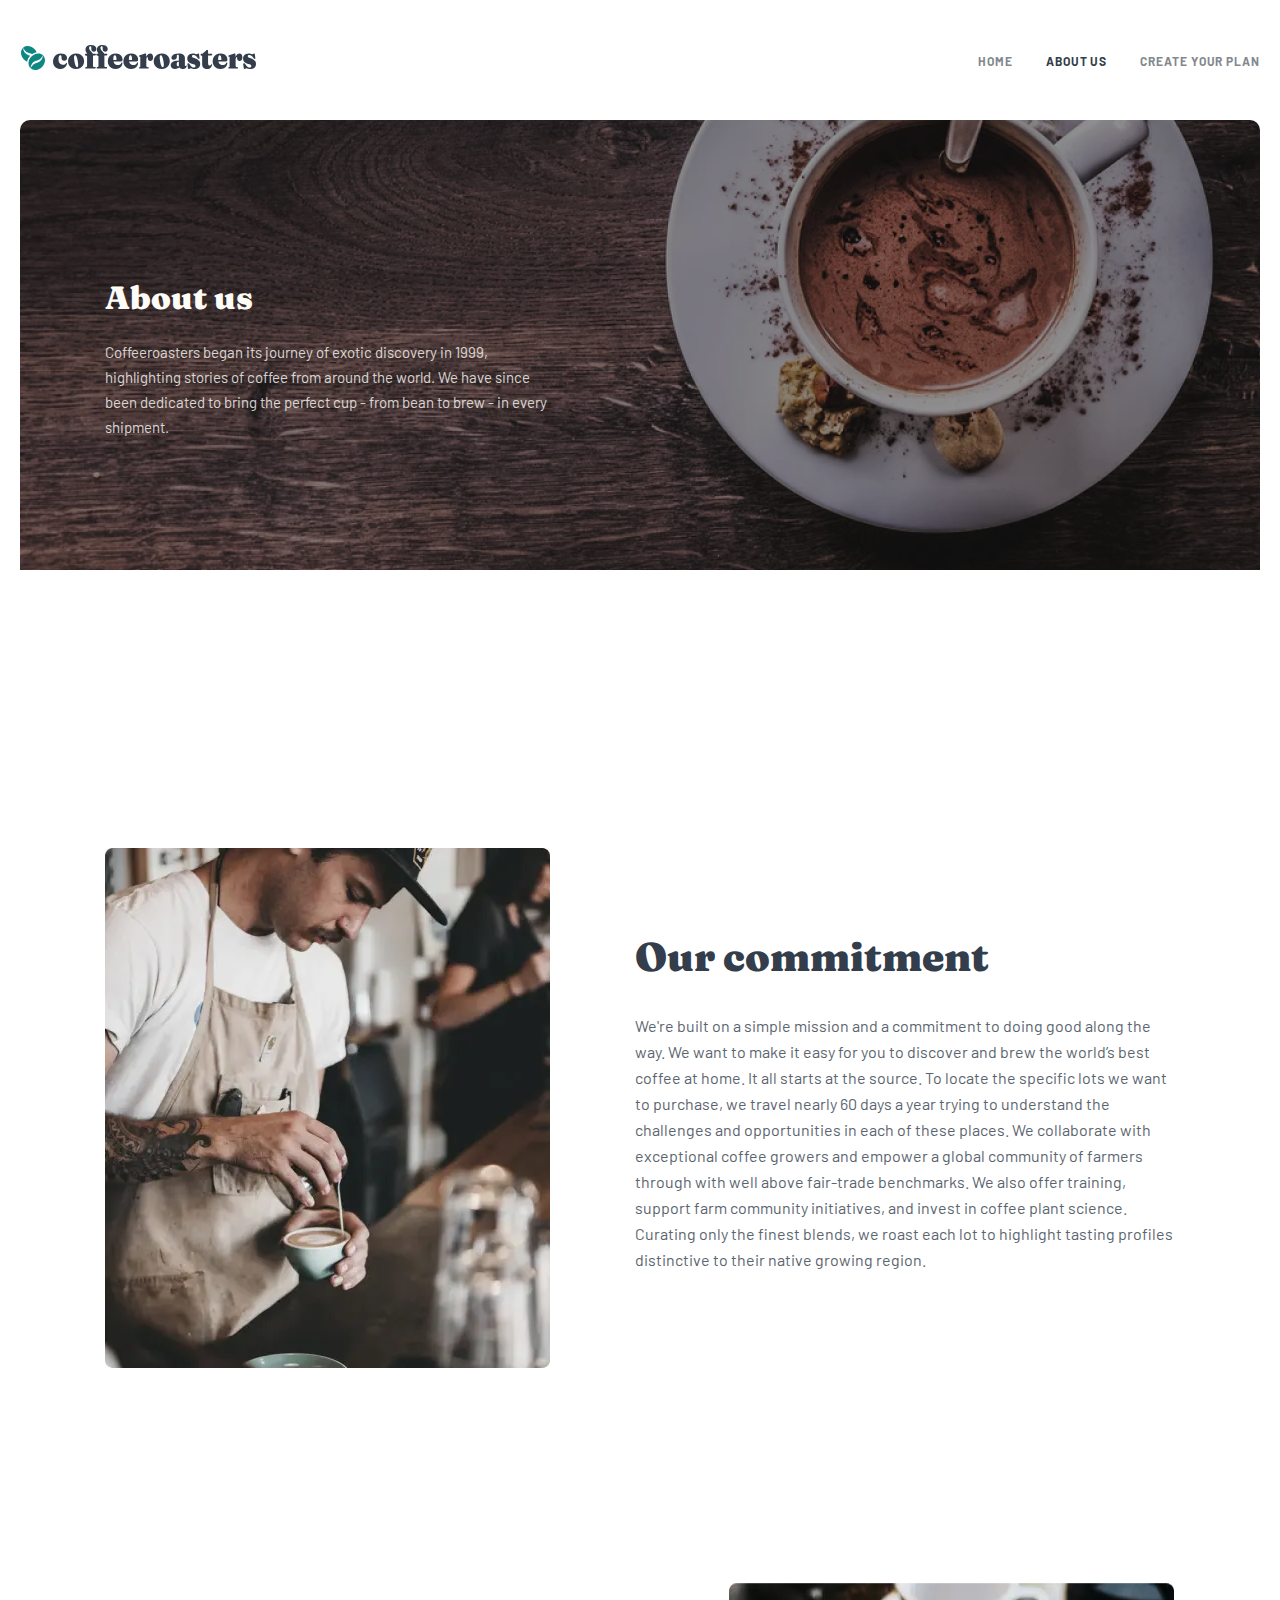
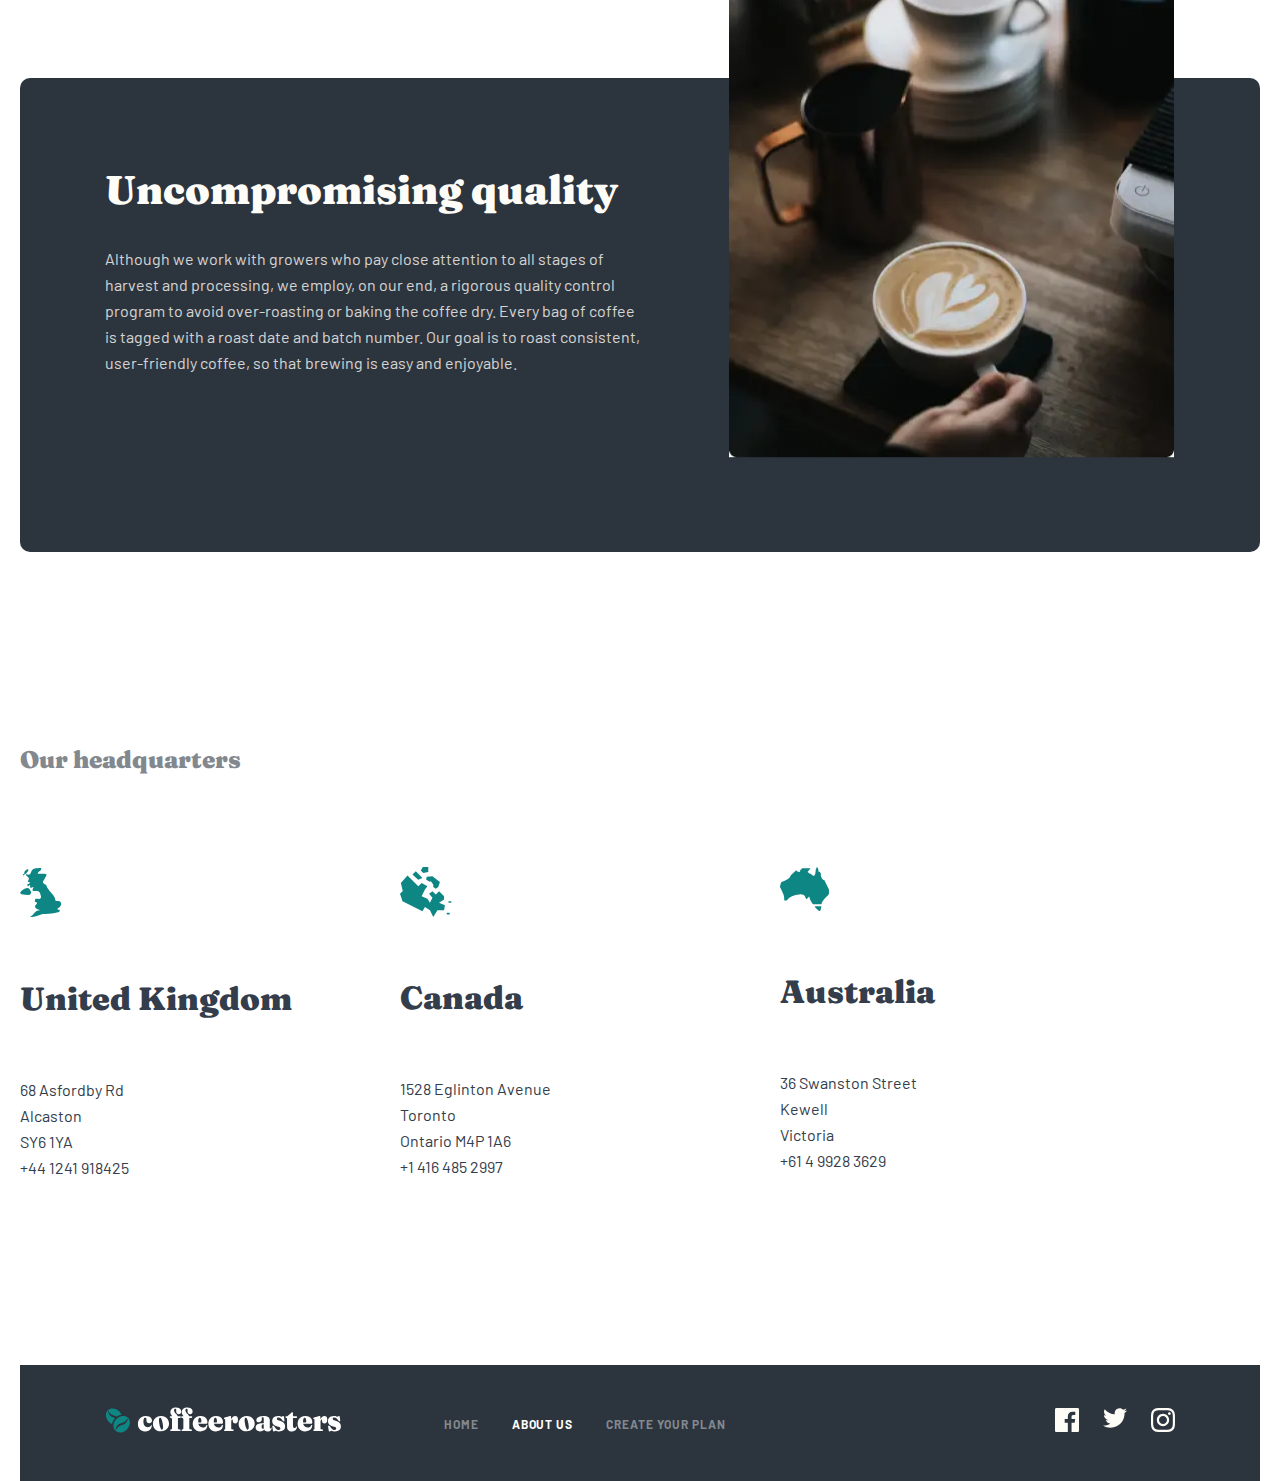
==== commit 34380df8: "Responsive: first and second pages" ====
--- a/index2.html
+++ b/index2.html
@@ -12,7 +12,7 @@
 	</head>
 	<body>
 		<!-- Header  -->
-		<!-- <header class="header">
+		<header class="header">
 			<div class="container">
 				<a class="logo-link" href="./index.html">
 					<img class="logo-link__image" src="img/logo.svg" alt="Logo image"/>
@@ -78,7 +78,7 @@
 					</div>
 				</div>
             </div>
-        </div> -->
+        </div>
 
         
         <div class="quality">
@@ -88,14 +88,21 @@
 						<h2 class="quality__title">Uncompromising quality</h2>
 						<p class="quality__p">Although we work with growers who pay close attention to all stages of harvest and processing, we employ, on our end, a rigorous quality control program to avoid over-roasting or baking the coffee dry. Every bag of coffee is tagged with a roast date and batch number. Our goal is to roast consistent, user-friendly coffee, so that brewing is easy and enjoyable.</p>
 					</div>
-					<img src="img/2x/quality.png" srcset="img/2x/quality.png 1x, img/2x/quality@2x.png 2x" alt="coffee" class="quality__img">
+					<picture class="quality__picture">
+						<source class="quality__img" srcset="./img/webP/quality-mobile.webp 1x, ./img/webP/quality-mobile@2x.webp 2x" type="image/webp" media="(max-width:636px)">
+						<source class="quality__img" srcset="./img/webP/quality-tablet.webp 1x, ./img/webP/quality-tablet@2x.webp 2x" type="image/webp" media="(max-width:1170px)">
+						<source class="quality__img" srcset="./img/webP/quality.webp 1x, ./img/webP/quality@2x.webp 2x" type="image/webp">
+						<source class="quality__img" srcset="./img/webP/quality-mobile.jpg 1x, ./img/webP/quality-mobile@2x.jpg 2x" type="image/webp" media="(max-width:636px)">
+						<source class="quality__img" srcset="./img/webP/quality-tablet.jpg 1x, ./img/webP/quality-tablet@2x.jpg 2x" type="image/webp" media="(max-width:1170px)">
+						<img src="./img/webP/quality.jpg" srcset="./img/webP/quality.jpg 1x, ./img/webP/quality@2x.jpg 2x" alt="Image">
+					</picture>
 				</div>
             </div>
             
         </div>
 
         
-        <!-- <div class="headquarters">
+        <div class="headquarters">
             <div class="container">
                 <h3 class="headquarters__main-title h-i-w__title">Our headquarters</h3>
                 <div class="h-i-w__inner">
@@ -192,7 +199,7 @@
 					</ul>
 				</div>
 			</div>
-		</footer> -->
+		</footer>
 
 		<script src="./scripts/script.js"></script>
 	</body>
--- a/css/main.min.css
+++ b/css/main.min.css
@@ -1,2 +1,2 @@
-html{height:100%;-webkit-box-sizing:border-box;box-sizing:border-box;max-width:100%}*,*::before,*::after{-webkit-box-sizing:inherit;box-sizing:inherit;scroll-behavior:smooth}.visually-hidden{position:absolute;width:1px;height:1px;margin:-1px;border:0;padding:0;clip:rect(0 0 0 0);overflow:hidden}body{height:100%;display:-webkit-box;display:-ms-flexbox;display:flex;-webkit-box-orient:vertical;-webkit-box-direction:normal;-ms-flex-direction:column;flex-direction:column;font-family:'Barlow', sans-serif;font-weight:400;font-size:16px;line-height:1.5;margin:0;padding:0}main{-webkit-box-flex:1;-ms-flex-positive:1;flex-grow:1}.container{max-width:1320px;width:100%;padding:0 20px;margin:0 auto}/*! normalize.css v8.0.1 | MIT License | github.com/necolas/normalize.css */html{line-height:1.15;-webkit-text-size-adjust:100%}body{margin:0}main{display:block}h1{font-size:2em;margin:0.67em 0}hr{-webkit-box-sizing:content-box;box-sizing:content-box;height:0;overflow:visible}pre{font-family:monospace, monospace;font-size:1em}a{background-color:transparent}abbr[title]{border-bottom:none;text-decoration:underline;-webkit-text-decoration:underline dotted;text-decoration:underline dotted}b,strong{font-weight:bolder}code,kbd,samp{font-family:monospace, monospace;font-size:1em}small{font-size:80%}sub,sup{font-size:75%;line-height:0;position:relative;vertical-align:baseline}sub{bottom:-0.25em}sup{top:-0.5em}img{border-style:none}button,input,optgroup,select,textarea{font-family:inherit;font-size:100%;line-height:1.15;margin:0}button,input{overflow:visible}button,select{text-transform:none}button,[type="button"],[type="reset"],[type="submit"]{-webkit-appearance:button}button::-moz-focus-inner,[type="button"]::-moz-focus-inner,[type="reset"]::-moz-focus-inner,[type="submit"]::-moz-focus-inner{border-style:none;padding:0}button:-moz-focusring,[type="button"]:-moz-focusring,[type="reset"]:-moz-focusring,[type="submit"]:-moz-focusring{outline:1px dotted ButtonText}fieldset{padding:0.35em 0.75em 0.625em}legend{-webkit-box-sizing:border-box;box-sizing:border-box;color:inherit;display:table;max-width:100%;padding:0;white-space:normal}progress{vertical-align:baseline}textarea{overflow:auto}[type="checkbox"],[type="radio"]{-webkit-box-sizing:border-box;box-sizing:border-box;padding:0}[type="number"]::-webkit-inner-spin-button,[type="number"]::-webkit-outer-spin-button{height:auto}[type="search"]{-webkit-appearance:textfield;outline-offset:-2px}[type="search"]::-webkit-search-decoration{-webkit-appearance:none}::-webkit-file-upload-button{-webkit-appearance:button;font:inherit}details{display:block}summary{display:list-item}template{display:none}[hidden]{display:none}@font-face{font-family:'Barlow';font-style:normal;font-weight:400;src:url("../fonts/barlow-v5-latin-ext_latin-regular.eot");src:local(""),url("../fonts/barlow-v5-latin-ext_latin-regular.eot?#iefix") format("embedded-opentype"),url("../fonts/barlow-v5-latin-ext_latin-regular.woff2") format("woff2"),url("../fonts/barlow-v5-latin-ext_latin-regular.woff") format("woff"),url("../fonts/barlow-v5-latin-ext_latin-regular.ttf") format("truetype"),url("../fonts/barlow-v5-latin-ext_latin-regular.svg#Barlow") format("svg")}@font-face{font-family:'Barlow';font-style:italic;font-weight:400;src:url("../fonts/barlow-v5-latin-ext_latin-italic.eot");src:local(""),url("../fonts/barlow-v5-latin-ext_latin-italic.eot?#iefix") format("embedded-opentype"),url("../fonts/barlow-v5-latin-ext_latin-italic.woff2") format("woff2"),url("../fonts/barlow-v5-latin-ext_latin-italic.woff") format("woff"),url("../fonts/barlow-v5-latin-ext_latin-italic.ttf") format("truetype"),url("../fonts/barlow-v5-latin-ext_latin-italic.svg#Barlow") format("svg")}@font-face{font-family:'Barlow';font-style:normal;font-weight:700;src:url("../fonts/barlow-v5-latin-ext_latin-700.eot");src:local(""),url("../fonts/barlow-v5-latin-ext_latin-700.eot?#iefix") format("embedded-opentype"),url("../fonts/barlow-v5-latin-ext_latin-700.woff2") format("woff2"),url("../fonts/barlow-v5-latin-ext_latin-700.woff") format("woff"),url("../fonts/barlow-v5-latin-ext_latin-700.ttf") format("truetype"),url("../fonts/barlow-v5-latin-ext_latin-700.svg#Barlow") format("svg")}@font-face{font-family:'Barlow';font-style:italic;font-weight:700;src:url("../fonts/barlow-v5-latin-ext_latin-700italic.eot");src:local(""),url("../fonts/barlow-v5-latin-ext_latin-700italic.eot?#iefix") format("embedded-opentype"),url("../fonts/barlow-v5-latin-ext_latin-700italic.woff2") format("woff2"),url("../fonts/barlow-v5-latin-ext_latin-700italic.woff") format("woff"),url("../fonts/barlow-v5-latin-ext_latin-700italic.ttf") format("truetype"),url("../fonts/barlow-v5-latin-ext_latin-700italic.svg#Barlow") format("svg")}@font-face{font-family:'Fraunces';font-style:normal;font-weight:400;src:url("../fonts/fraunces-v10-latin-ext_latin-regular.eot");src:local(""),url("../fonts/fraunces-v10-latin-ext_latin-regular.eot?#iefix") format("embedded-opentype"),url("../fonts/fraunces-v10-latin-ext_latin-regular.woff2") format("woff2"),url("../fonts/fraunces-v10-latin-ext_latin-regular.woff") format("woff"),url("../fonts/fraunces-v10-latin-ext_latin-regular.ttf") format("truetype"),url("../fonts/fraunces-v10-latin-ext_latin-regular.svg#Fraunces") format("svg")}@font-face{font-family:'Fraunces';font-style:normal;font-weight:900;src:url("../fonts/fraunces-v10-latin-ext_latin-900.eot");src:local(""),url("../fonts/fraunces-v10-latin-ext_latin-900.eot?#iefix") format("embedded-opentype"),url("../fonts/fraunces-v10-latin-ext_latin-900.woff2") format("woff2"),url("../fonts/fraunces-v10-latin-ext_latin-900.woff") format("woff"),url("../fonts/fraunces-v10-latin-ext_latin-900.ttf") format("truetype"),url("../fonts/fraunces-v10-latin-ext_latin-900.svg#Fraunces") format("svg")}@font-face{font-family:'Fraunces';font-style:italic;font-weight:400;src:url("../fonts/fraunces-v10-latin-ext_latin-italic.eot");src:local(""),url("../fonts/fraunces-v10-latin-ext_latin-italic.eot?#iefix") format("embedded-opentype"),url("../fonts/fraunces-v10-latin-ext_latin-italic.woff2") format("woff2"),url("../fonts/fraunces-v10-latin-ext_latin-italic.woff") format("woff"),url("../fonts/fraunces-v10-latin-ext_latin-italic.ttf") format("truetype"),url("../fonts/fraunces-v10-latin-ext_latin-italic.svg#Fraunces") format("svg")}@font-face{font-family:'Fraunces';font-style:italic;font-weight:900;src:url("../fonts/fraunces-v10-latin-ext_latin-900italic.eot");src:local(""),url("../fonts/fraunces-v10-latin-ext_latin-900italic.eot?#iefix") format("embedded-opentype"),url("../fonts/fraunces-v10-latin-ext_latin-900italic.woff2") format("woff2"),url("../fonts/fraunces-v10-latin-ext_latin-900italic.woff") format("woff"),url("../fonts/fraunces-v10-latin-ext_latin-900italic.ttf") format("truetype"),url("../fonts/fraunces-v10-latin-ext_latin-900italic.svg#Fraunces") format("svg")}.main{border-radius:10px;margin-bottom:120px}.main .hero{border-radius:10px}.main .hero .container{border-radius:10px}.main .hero .container .hero__inner{width:100%;height:600px;background-image:url(../img/2x/first-page.png);padding:115px 65px;background-image:url("../img/2x/first-page.png");background-repeat:no-repeat;margin-bottom:136px;background-size:1280px 600px;max-width:1280px;border-radius:10px}.main .hero .container .hero__inner .hero__heading{margin:0;padding:0;max-width:493px;width:100%;font-family:'Fraunces', serif;font-style:normal;font-weight:900;font-size:72px;line-height:72px;color:#FEFCF7;margin-bottom:32px}.main .hero .container .hero__inner .hero__description{margin:0;padding:0;max-width:445px;width:100%;font-family:'Barlow', sans-serif;font-style:normal;font-weight:normal;font-size:16px;line-height:26px;color:#FEFCF7;mix-blend-mode:normal;opacity:0.8;margin-bottom:56px}@media only screen and (-webkit-min-device-pixel-ratio: 2), only screen and (min--moz-device-pixel-ratio: 2), only screen and (min-device-pixel-ratio: 2), only screen and (min-resolution: 192dpi), only screen and (min-resolution: 2dppx){.main .hero .container .hero__inner{background-image:url("../img/2x/first-page@2x.png");background-size:1280px 600px}}.main .hero .container .special__hero__inner{width:100%;height:100%;background-image:url(../img/2x/about-us.png);padding:137px 85px;background-repeat:no-repeat;background-size:1280px 450px;max-width:1280px;width:100%;background-position-x:30%;border-radius:10px;margin-bottom:136px}.main .hero .container .special__hero__inner .hero__heading{font-family:'Fraunces', serif;font-style:normal;font-weight:900;font-size:32px;line-height:40px;color:#FEFCF7}.main .hero .container .special__hero__inner .hero__description{font-family:'Barlow', sans-serif;font-style:normal;font-weight:normal;font-size:15px;line-height:25px;color:#FEFCF7;mix-blend-mode:normal;opacity:0.8;max-width:445px;width:100%}@media only screen and (-webkit-min-device-pixel-ratio: 2), only screen and (min--moz-device-pixel-ratio: 2), only screen and (min-device-pixel-ratio: 2), only screen and (min-resolution: 192dpi), only screen and (min-resolution: 2dppx){.main .hero .container .special__hero__inner{background-image:url("../img/2x/about-us@2x.png");background-size:1280px 450px}}@media only screen and (max-width: 1028px){.main .hero .container .hero__inner{padding:104px 58px;background-position:30% 0}}@media only screen and (max-width: 768px){.main .hero .container .hero__inner{background-image:url(../img/2x/first-page-tablet.png);max-width:689px;width:100%;background-size:689px 500px;margin:0 auto;margin-bottom:136px;background-position:top right}.main .hero .container .hero__inner .hero__heading{font-family:'Fraunces', serif;font-style:normal;font-weight:900;font-size:48px;line-height:48px;color:#FEFCF7;max-width:329px}.main .hero .container .hero__inner .hero__description{font-family:'Barlow', sans-serif;font-style:normal;font-weight:normal;font-size:15px;line-height:25px;color:#FEFCF7;mix-blend-mode:normal;opacity:0.8;max-width:398px}}@media only screen and (max-width: 768px) and (-webkit-min-device-pixel-ratio: 2), only screen and (max-width: 768px) and (min--moz-device-pixel-ratio: 2), only screen and (max-width: 768px) and (min-device-pixel-ratio: 2), only screen and (max-width: 768px) and (min-resolution: 192dpi), only screen and (max-width: 768px) and (min-resolution: 2dppx){.main .hero .container .hero__inner{background-image:url(../img/2x/first-page-tablet@2x);background-size:689px 500px;background-position:top right;width:100%}}@media only screen and (max-width: 768px){.main .hero .container .special__hero__inner{background-image:url(../img/2x/about-us-tablet.png);background-size:689px 400px;padding:118px 58px;max-width:689px;min-height:400px;height:100%;width:100%;margin:0 auto;background-position:right}.main .hero .container .special__hero__inner .hero__heading{font-size:32px}.main .hero .container .special__hero__inner .hero__description{font-size:15px}}@media only screen and (max-width: 768px) and (-webkit-min-device-pixel-ratio: 2), only screen and (max-width: 768px) and (min--moz-device-pixel-ratio: 2), only screen and (max-width: 768px) and (min-device-pixel-ratio: 2), only screen and (max-width: 768px) and (min-resolution: 192dpi), only screen and (max-width: 768px) and (min-resolution: 2dppx){.main .hero .container .hero__inner{background-image:url("../img/2x/first-page-tablet@2x.png");background-size:relative;background-size:689px 500px;background-position:top right;width:100%}}@media only screen and (max-width: 534px){.main .hero .container .hero__inner{padding:100px 24px;-webkit-box-align:center;-ms-flex-align:center;align-items:center;text-align:center}.main .hero .container .hero__inner .hero__heading{margin-right:0;margin:0 auto;margin-bottom:24px;max-width:279px;width:100%;font-family:'Fraunces', serif;font-style:normal;font-weight:900;font-size:40px;line-height:40px;text-align:center;color:#FEFCF7}.main .hero .container .hero__inner .hero__description{margin:0;margin:0 auto;margin-bottom:39px;font-family:'Barlow', sans-serif;font-style:normal;font-weight:normal;font-size:15px;line-height:25px;text-align:center;color:#FEFCF7;mix-blend-mode:normal;opacity:0.8}}@media only screen and (max-width: 496px){.main .hero .container .special__hero__inner{padding:0 24px;padding-top:111px;padding-bottom:87px}.main .hero .container .special__hero__inner .hero__heading{font-size:28px;text-align:center}.main .hero .container .special__hero__inner .hero__description{text-align:center;max-width:279px;width:100%;margin:0 auto}}@media only screen and (max-width: 375px){.main .hero .container .hero__inner{background-image:url(../img/2x/first-page-mobilem.png);background-size:327px 500px;background-position:center;border-radius:10px;background-position:top}}@media only screen and (max-width: 375px) and (-webkit-min-device-pixel-ratio: 2), only screen and (max-width: 375px) and (min--moz-device-pixel-ratio: 2), only screen and (max-width: 375px) and (min-device-pixel-ratio: 2), only screen and (max-width: 375px) and (min-resolution: 192dpi), only screen and (max-width: 375px) and (min-resolution: 2dppx){.main .hero .container .hero__inner{background-image:url("../img/2x/first-page-mobilem@2x.png");background-size:327px 500px;width:100%}}@media only screen and (max-width: 375px){.main .hero .container .special__hero__inner{background-image:url(../img/2x/about-us-mobilem.png);background-size:327px 400px;max-height:400px;height:100%;width:100%}}@media only screen and (max-width: 375px) and (-webkit-min-device-pixel-ratio: 2), only screen and (max-width: 375px) and (min--moz-device-pixel-ratio: 2), only screen and (max-width: 375px) and (min-device-pixel-ratio: 2), only screen and (max-width: 375px) and (min-resolution: 192dpi), only screen and (max-width: 375px) and (min-resolution: 2dppx){.main .hero .container .special__hero__inner{background-image:url(../img/2x/about-us-mobilem@2x.png);background-size:327px 400px;width:100%}}@media only screen and (max-width: 336px){.main .hero .container .hero__inner .hero__heading{font-size:32px}.main .hero .container .special__hero__inner{padding:40px 24px}}.nav .nav__list{display:-webkit-box;display:-ms-flexbox;display:flex;margin:0;padding:0;-webkit-box-align:center;-ms-flex-align:center;align-items:center;list-style-type:none}.nav .nav__list .nav__item .nav__link{font-family:'Barlow', sans-serif;font-style:normal;font-weight:bold;font-size:12px;line-height:15px;letter-spacing:0.923077px;text-transform:uppercase;color:#83888F;text-decoration:none;-webkit-transition:color 0.6s ease;transition:color 0.6s ease}.nav .nav__list .nav__item+.nav__item{margin-left:33px}.header{color:#83888F;background-color:none}.header .container{display:-webkit-box;display:-ms-flexbox;display:flex;-webkit-box-align:center;-ms-flex-align:center;align-items:center;-webkit-box-pack:justify;-ms-flex-pack:justify;justify-content:space-between;padding:43.5px 20px}.header .container .header__menu-button{color:#333D4B;font-size:30px;font-weight:bold;background-color:transparent;border:none;cursor:pointer;display:none}.header .container .header__menu-button .hamburger{display:inline-block}.header .container .header__menu-button .exit{display:none}.header .container .nav .nav__list{display:-webkit-box;display:-ms-flexbox;display:flex;-webkit-box-align:center;-ms-flex-align:center;align-items:center;margin:0;padding:0;list-style-type:none}.header .container .nav .nav__list .nav__item .nav__link{color:#83888F}.header .container .nav .nav__list .nav__item .nav__link--active{color:#333D4B}.header .container .nav .nav__list .nav__item .nav__link:hover{color:#333D4B;-webkit-transition:color 0.6s ease;transition:color 0.6s ease}.header .container .nav .nav__list .nav__item+.nav__item{margin-left:33px}.header--active .nav .nav__list .nav__item{margin-left:0}.header--active .nav .nav__list .nav__item .nav__link{font-family:'Fraunces', serif;font-style:normal;font-weight:900;font-size:24px;line-height:32px;text-align:center;color:#333D4B}.header--active .nav .nav__list .nav__item+.nav__item{margin-left:0}@media only screen and (max-width: 602px){.header .container .header__link__image{max-width:163px;width:100%}.header .container .header__menu-button{display:block;z-index:101;-webkit-box-align:center;-ms-flex-align:center;align-items:center}.header .container .header__menu-button .exit{display:none}.header .container .nav{display:none}.header--active .container .header__menu-button .hamburger{display:none}.header--active .container .header__menu-button .exit{display:inline-block}.header--active .container .nav{margin-top:80px;position:absolute;top:0;right:0;bottom:0;left:0;z-index:100;width:100%;height:100%;background:-webkit-gradient(linear, left top, left bottom, color-stop(50%, white), color-stop(99.94%, transparent));background:linear-gradient(180deg, white 50%, transparent 99.94%);display:block}.header--active .container .nav__list{display:-webkit-box;display:-ms-flexbox;display:flex;-webkit-box-orient:vertical;-webkit-box-direction:normal;-ms-flex-direction:column;flex-direction:column;margin-top:50px}.header--active .container .nav__list .nav__item{margin-left:0}.header--active .container .nav__list .nav__item+.nav__item{margin-left:0;margin-top:30px}}.button{display:inline-block;width:217px;padding:15px;font-weight:900;font-family:"Fraunces", serif;font-size:18px;line-height:25px;text-align:center;color:#fefcf7;text-decoration:none;white-space:nowrap;overflow:hidden;text-overflow:ellipsis;background-color:#0e8784;border:none;border-radius:6px;cursor:pointer;-webkit-transition:background-color 0.2s ease;transition:background-color 0.2s ease}.button:hover{background-color:#66d2cf}.button:disabled{background-color:#e2dedb}.footer{margin-bottom:135px;width:100%}.footer .container .footer__inner{display:-webkit-box;display:-ms-flexbox;display:flex;-webkit-box-align:center;-ms-flex-align:center;align-items:center;background-color:#2C343E;padding:27px 85px;-webkit-column-gap:auto;column-gap:auto}.footer .container .footer__inner .nav{margin-left:103px}.footer .container .footer__inner .nav .nav__list .nav__item .nav__link--active{color:#FEFCF7}.footer .container .footer__inner .nav .nav__list .nav__item .nav__link:hover{color:#FEFCF7}.footer .container .footer__inner .socials{display:-webkit-box;display:-ms-flexbox;display:flex;list-style-type:none;margin-left:auto}.footer .container .footer__inner .socials .socials__item .socials__link path{-webkit-transition:fill 0.3s ease;transition:fill 0.3s ease}.footer .container .footer__inner .socials .socials__item .socials__link:hover path{fill:#FDD6BA;-webkit-transition:fill 0.3s ease;transition:fill 0.3s ease}.footer .container .footer__inner .socials .socials__item+.socials__item{margin-left:24px}@media only screen and (max-width: 1020px){.footer .container .footer__inner{-webkit-box-align:center;-ms-flex-align:center;align-items:center;-webkit-box-orient:vertical;-webkit-box-direction:normal;-ms-flex-direction:column;flex-direction:column;padding:54px auto}.footer .container .footer__inner .logo-link{margin-bottom:32px}.footer .container .footer__inner .nav{margin-left:0;margin-bottom:65px}.footer .container .footer__inner .socials{padding-left:0;-webkit-box-align:center;-ms-flex-align:center;align-items:center;margin:0;margin-left:0}.footer .container .footer__inner .socials .socials__item+.socials__item{margin-left:24}}@media only screen and (max-width: 604px){.footer .container .footer__inner{padding:54px 0}.footer .container .footer__inner .logo-link{margin-bottom:48.5px}.footer .container .footer__inner .logo-link .logo-link__image{max-width:218px;width:100%}.footer .container .footer__inner .nav .nav__list{-webkit-box-orient:vertical;-webkit-box-direction:normal;-ms-flex-direction:column;flex-direction:column}.footer .container .footer__inner .nav .nav__list .nav__item{margin-left:0;margin-bottom:24px}}.collection .container{max-width:1151px;width:100%;position:relative}.collection .container .collection__heading__span .collection__heading{width:100%;display:block;opacity:0.5;font-family:'Fraunces', serif;font-style:normal;font-weight:900;font-size:150px;line-height:72px;text-align:center;color:#83888F;background-image:-webkit-gradient(linear, left top, left bottom, from(#83888f), to(transparent));background-image:linear-gradient(#83888f, transparent);color:transparent;-webkit-background-clip:text;background-clip:text}.collection .container .collection__inner{width:100%;display:-webkit-box;display:-ms-flexbox;display:flex;-webkit-column-gap:30px;column-gap:30px;-webkit-transform:translateY(-25%);transform:translateY(-25%)}.collection .container .collection__inner .collection__block{width:100%;-webkit-box-align:center;-ms-flex-align:center;align-items:center}.collection .container .collection__inner .collection__block .collection__img{-ms-flex-line-pack:center;align-content:center;margin-bottom:71.5px;width:255px;margin:0 auto}.collection .container .collection__inner .collection__block .collection__text .collection__title{font-family:'Fraunces', serif;font-style:normal;font-weight:900;font-size:24px;line-height:32px;text-align:center;color:#333D4B;margin-bottom:24px}.collection .container .collection__inner .collection__block .collection__text .collection__p{font-family:'Barlow', sans-serif;font-style:normal;font-weight:normal;font-size:16px;line-height:26px;text-align:center;color:#333D4B}@media only screen and (max-width: 1134px){.collection .container{-webkit-box-align:center;-ms-flex-align:center;align-items:center}.collection .container .collection__heading__span{-webkit-box-align:center;-ms-flex-align:center;align-items:center}.collection .container .collection__heading__span .collection__heading{font-size:96px;text-align:center}.collection .container .collection__inner{-webkit-column-gap:0;column-gap:0;-webkit-box-orient:vertical;-webkit-box-direction:normal;-ms-flex-direction:column;flex-direction:column;-webkit-transform:translateY(-10%);transform:translateY(-10%);padding:0 97px}.collection .container .collection__inner .collection__block{display:-webkit-box;display:-ms-flexbox;display:flex;-webkit-box-align:center;-ms-flex-align:center;align-items:center}.collection .container .collection__inner .collection__block .collection__img{margin:0}.collection .container .collection__inner .collection__block .collection__text{margin-left:36px}.collection .container .collection__inner .collection__block+.collection__block{margin-top:32px}}@media only screen and (max-width: 724px){.collection .container .collection__heading__span .collection__heading{font-size:40px}.collection .container .collection__inner{-webkit-transform:translateY(0%);transform:translateY(0%)}.collection .container .collection__inner .collection__block{display:-webkit-box;display:-ms-flexbox;display:flex;-webkit-box-orient:vertical;-webkit-box-direction:normal;-ms-flex-direction:column;flex-direction:column}.collection .container .collection__inner .collection__block .collection__img{max-width:200px;width:100%}.collection .container .collection__inner .collection__block .collection__text{margin-left:0}}@media only screen and (max-width: 436px){.collection .container .collection__inner{padding:0 27px}}.why .container{margin-bottom:351px}.why .container .why__inner{background-color:#2C343E;-webkit-box-align:center;-ms-flex-align:center;align-items:center;border-radius:10px;position:relative;align-items:center}.why .container .why__inner .why__title{font-family:'Fraunces', serif;font-style:normal;font-weight:900;font-size:40px;line-height:48px;text-align:center;color:#FEFCF7;margin:0 auto;padding-top:100px;margin-bottom:24px}.why .container .why__inner .why__p{max-width:540px;font-family:'Barlow', sans-serif;font-style:normal;font-weight:normal;font-size:16px;line-height:26px;text-align:center;color:#FEFCF7;mix-blend-mode:normal;opacity:0.8;margin:0 auto;padding-bottom:429px}.why .container .why__inner .why__blocks{display:-webkit-box;display:-ms-flexbox;display:flex;position:absolute;bottom:0;right:50%;max-width:1110px;width:100%;-webkit-transform:translate(50%, 40%);transform:translate(50%, 40%);margin:0 auto}.why .container .why__inner .why__blocks .why__block{max-width:350px;width:100%;display:-webkit-box;display:-ms-flexbox;display:flex;-webkit-box-orient:vertical;-webkit-box-direction:normal;-ms-flex-direction:column;flex-direction:column;background-color:#0E8784;border-radius:8px;-webkit-box-align:center;-ms-flex-align:center;align-items:center;padding:48px;padding-top:72px}.why .container .why__inner .why__blocks .why__block .block__icon{margin-bottom:56px;max-width:72px;max-height:72px;width:100%;height:100%}.why .container .why__inner .why__blocks .why__block .why__text .block__title{font-family:'Fraunces', serif;font-style:normal;font-weight:900;font-size:24px;line-height:32px;text-align:center;color:#FEFCF7;margin-bottom:24px}.why .container .why__inner .why__blocks .why__block .why__text .block__p{font-family:'Barlow', sans-serif;font-style:normal;font-weight:normal;font-size:16px;line-height:26px;text-align:center;color:#FEFCF7}.why .container .why__inner .why__blocks .why__block+.why__block{margin-left:30px}@media only screen and (max-width: 1176px){.why .container .why__inner .why__title{font-size:32px;margin:0 auto;padding-top:56px;margin-bottom:24px}.why .container .why__inner .why__p{font-size:15px;margin:0 auto;margin-bottom:368px}.why .container .why__inner .why__blocks{-webkit-box-orient:vertical;-webkit-box-direction:normal;-ms-flex-direction:column;flex-direction:column;right:50%;bottom:0;-webkit-transform:translate(50%, 50%);transform:translate(50%, 50%);-webkit-box-align:center;-ms-flex-align:center;align-items:center}.why .container .why__inner .why__blocks .why__block{display:-webkit-box;display:-ms-flexbox;display:flex;-webkit-box-orient:horizontal;-webkit-box-direction:normal;-ms-flex-direction:row;flex-direction:row;margin-left:0;max-width:573px;width:100%;padding:41px 48px;-webkit-box-align:center;-ms-flex-align:center;align-items:center}.why .container .why__inner .why__blocks .why__block .block__icon{max-width:56px;max-height:56px;width:100%;height:100%;margin:0;vertical-align:middle}.why .container .why__inner .why__blocks .why__block .why__text{margin-left:55.5px;text-align:left}.why .container .why__inner .why__blocks .why__block .why__text .block__title{margin:0;margin-bottom:16px;text-align:left}.why .container .why__inner .why__blocks .why__block .why__text .block__p{text-align:left;margin:0}.why .container .why__inner .why__blocks .why__block+.why__block{margin-left:0;margin-top:24px}}@media only screen and (max-width: 639px){.why .container .why__inner{height:902px}.why .container .why__inner .why__title{margin:0;margin:0 24px;padding-top:64px;font-size:28px}.why .container .why__inner .why__p{margin:0;margin:0 24px}.why .container .why__inner .why__blocks .why__block{-webkit-box-orient:vertical;-webkit-box-direction:normal;-ms-flex-direction:column;flex-direction:column;-webkit-box-align:center;-ms-flex-align:center;align-items:center;text-align:center;max-width:279px;width:100%;padding:0 33.5px;padding-top:72px;padding-bottom:51px}.why .container .why__inner .why__blocks .why__block .block__icon{margin-bottom:56px}.why .container .why__inner .why__blocks .why__block .why__text{margin:0;width:212px;max-width:100%}.why .container .why__inner .why__blocks .why__block .why__text .block__title{text-align:center}.why .container .why__inner .why__blocks .why__block .why__text .block__p{text-align:center}}@media only screen and (max-width: 350px){.why .container .why__inner .why__blocks{margin-bottom:120px;-webkit-transform:translate(50%, 60%);transform:translate(50%, 60%)}.why .container .why__inner .why__blocks .why__block{max-width:259px;width:100%;padding:0 12.5px;padding-top:72px;padding-bottom:51px}}.h-i-w .container{margin-top:120px;margin-bottom:120px;padding:0 105px}.h-i-w .container .h-i-w__title{font-family:'Fraunces', serif;font-style:normal;font-weight:900;font-size:24px;line-height:32px;color:#83888F;margin-bottom:80px}.h-i-w__inner{position:relative}.h-i-w__inner .steps{position:relative;display:-webkit-box;display:-ms-flexbox;display:flex;padding:0;margin:0;max-width:1045px;width:100%;margin-bottom:64px;list-style-type:none}.h-i-w__inner .steps .step{max-width:285px;width:100%;padding-top:67px}.h-i-w__inner .steps .step__heading{display:-webkit-box;display:-ms-flexbox;display:flex;-webkit-box-orient:vertical;-webkit-box-direction:normal;-ms-flex-direction:column;flex-direction:column}.h-i-w__inner .steps .step__heading__count{font-family:'Fraunces', serif;font-style:normal;font-weight:900;font-size:72px;line-height:72px;color:#FDD6BA;margin-bottom:38px}.h-i-w__inner .steps .step__heading__text{font-family:'Fraunces', serif;font-style:normal;font-weight:900;font-size:32px;line-height:36px;color:#333D4B;margin-bottom:42px;max-width:255px;width:100%}.h-i-w__inner .steps .step__text{font-family:'Barlow', sans-serif;font-style:normal;font-weight:normal;font-size:16px;line-height:26px;margin:0;color:#333D4B}.h-i-w__inner .steps .step+.step{margin-left:95px}.h-i-w__inner .steps .step::before{max-width:100%;max-height:100%;position:absolute;z-index:1;top:0;display:inline-block;width:27px;height:27px;background-color:#fefcf7;border:2px solid #0e8784;border-radius:50%;content:'';-webkit-column-gap:67px;column-gap:67px}.h-i-w__inner .steps::before{position:absolute;top:2.7%;display:block;max-width:760px;width:100%;height:1px;background-color:#fdd6ba;margin-left:14.5px;content:''}@media only screen and (max-width: 1122px){.h-i-w__inner .steps .step{max-width:223px;width:100%}.h-i-w__inner .steps .step__heading__text{font-size:28px}.h-i-w__inner .steps .step__text{font-size:15px}}@media only screen and (max-width: 932px){.h-i-w__inner .steps::before{max-width:637px;width:100%}.h-i-w .container{padding:0 20px}}@media only screen and (max-width: 768px){.h-i-w__inner .steps .step+.step{margin-left:10px}.h-i-w__inner .steps::before{max-width:467px;width:100%}}@media only screen and (max-width: 618px){.h-i-w__inner .steps{-webkit-box-orient:vertical;-webkit-box-direction:normal;-ms-flex-direction:column;flex-direction:column;-webkit-box-align:center;-ms-flex-align:center;align-items:center}.h-i-w__inner .steps .step{text-align:center;padding:0;max-width:-webkit-max-content;max-width:-moz-max-content;max-width:max-content}.h-i-w__inner .steps .step .step__heading{text-align:center;margin:0 auto;max-width:-webkit-max-content;max-width:-moz-max-content;max-width:max-content;width:100%;margin-bottom:24px}.h-i-w__inner .steps .step .step__heading__count{text-align:center}.h-i-w__inner .steps .step .step__heading__text{text-align:center;margin:0 auto}.h-i-w__inner .steps .step+.step{margin-top:56px}.h-i-w__inner .steps .step::before{display:none}.h-i-w__inner .steps::before{display:none}.h-i-w .container .h-i-w__title{text-align:center}.h-i-w .container .h-i-w__link{display:block;margin:0 auto}}@media only screen and (max-width: 638px){.h-i-w .container{margin-top:300px}}.commitent{margin-bottom:304px}.commitent .container{padding:0 105px;width:100%}.commitent .container .commitent__inner{display:-webkit-box;display:-ms-flexbox;display:flex;-webkit-box-pack:justify;-ms-flex-pack:justify;justify-content:space-between}.commitent .container .commitent__inner .commitent__text{max-width:540px;width:100%;margin:auto 0;margin-left:40px}.commitent .container .commitent__inner .commitent__text .commitent__title{font-family:'Fraunces', serif;font-style:normal;font-weight:900;font-size:40px;line-height:48px;color:#333D4B;margin:0;margin-bottom:32px}.commitent .container .commitent__inner .commitent__text .commitent__p{font-family:'Barlow', sans-serif;font-style:normal;font-weight:normal;font-size:16px;line-height:26px;color:#333D4B;mix-blend-mode:normal;opacity:0.8}@media only screen and (max-width: 1050px){.commitent .container{padding:0 40px}}@media only screen and (max-width: 920px){.commitent .container{padding:0 20px}.commitent .container .commitent__inner .commitent__text{margin:0;margin-left:35px;max-width:339px}.commitent .container .commitent__inner .commitent__text .commitent__title{font-size:32px}.commitent .container .commitent__inner .commitent__text .commitent__p{font-size:15px}}@media only screen and (max-width: 716px){.commitent .container .commitent__inner{-webkit-box-orient:vertical;-webkit-box-direction:normal;-ms-flex-direction:column;flex-direction:column;-webkit-box-align:center;-ms-flex-align:center;align-items:center}.commitent .container .commitent__inner .commitent__img{margin-bottom:48px}.commitent .container .commitent__inner .commitent__text{margin-left:0;max-width:-webkit-max-content;max-width:-moz-max-content;max-width:max-content;text-align:center}.commitent .container .commitent__inner .commitent__text .commitent__p{font-size:15px;line-height:25px}}@media only screen and (max-width: 360px){.commitent__img{max-width:270px;width:100%}}.headquarters{margin-bottom:120px}.headquarters .container .headquarters__main-title{font-family:'Fraunces', serif;font-style:normal;font-weight:900;font-size:24px;line-height:32px;color:#83888F}.headquarters .container .h-i-w__inner .steps .step{max-width:285px;width:100%}.headquarters .container .h-i-w__inner .steps .step__heading__text{font-size:32px;max-width:-webkit-max-content;max-width:-moz-max-content;max-width:max-content;width:100%}.headquarters .container .h-i-w__inner .steps .step::before{display:none}.headquarters .container .h-i-w__inner .steps::before{display:none}@media only screen and (max-width: 1042px){.headquarters .container .h-i-w__inner .steps .step__heading{margin-bottom:23px}.headquarters .container .h-i-w__inner .steps .step__heading__text{font-size:24px;margin-bottom:0}}@media only screen and (max-width: 668px){.headquarters .container{-webkit-box-align:center;-ms-flex-align:center;align-items:center;text-align:center}.headquarters .container .headquarters__main-title{margin-bottom:72px}.headquarters .container .h-i-w__inner{-webkit-box-align:center;-ms-flex-align:center;align-items:center}.headquarters .container .h-i-w__inner .steps{-webkit-box-orient:vertical;-webkit-box-direction:normal;-ms-flex-direction:column;flex-direction:column;-webkit-box-align:center;-ms-flex-align:center;align-items:center}.headquarters .container .h-i-w__inner .steps .step__heading{text-align:center;margin:0 auto;margin-bottom:32px}.headquarters .container .h-i-w__inner .steps .step__heading .step__heading__text{text-align:center;margin:0 auto}}
+html{height:100%;-webkit-box-sizing:border-box;box-sizing:border-box;max-width:100%}*,*::before,*::after{-webkit-box-sizing:inherit;box-sizing:inherit;scroll-behavior:smooth}.visually-hidden{position:absolute;width:1px;height:1px;margin:-1px;border:0;padding:0;clip:rect(0 0 0 0);overflow:hidden}body{height:100%;display:-webkit-box;display:-ms-flexbox;display:flex;-webkit-box-orient:vertical;-webkit-box-direction:normal;-ms-flex-direction:column;flex-direction:column;font-family:'Barlow', sans-serif;font-weight:400;font-size:16px;line-height:1.5;margin:0;padding:0}main{-webkit-box-flex:1;-ms-flex-positive:1;flex-grow:1}.container{max-width:1320px;width:100%;padding:0 20px;margin:0 auto}/*! normalize.css v8.0.1 | MIT License | github.com/necolas/normalize.css */html{line-height:1.15;-webkit-text-size-adjust:100%}body{margin:0}main{display:block}h1{font-size:2em;margin:0.67em 0}hr{-webkit-box-sizing:content-box;box-sizing:content-box;height:0;overflow:visible}pre{font-family:monospace, monospace;font-size:1em}a{background-color:transparent}abbr[title]{border-bottom:none;text-decoration:underline;-webkit-text-decoration:underline dotted;text-decoration:underline dotted}b,strong{font-weight:bolder}code,kbd,samp{font-family:monospace, monospace;font-size:1em}small{font-size:80%}sub,sup{font-size:75%;line-height:0;position:relative;vertical-align:baseline}sub{bottom:-0.25em}sup{top:-0.5em}img{border-style:none}button,input,optgroup,select,textarea{font-family:inherit;font-size:100%;line-height:1.15;margin:0}button,input{overflow:visible}button,select{text-transform:none}button,[type="button"],[type="reset"],[type="submit"]{-webkit-appearance:button}button::-moz-focus-inner,[type="button"]::-moz-focus-inner,[type="reset"]::-moz-focus-inner,[type="submit"]::-moz-focus-inner{border-style:none;padding:0}button:-moz-focusring,[type="button"]:-moz-focusring,[type="reset"]:-moz-focusring,[type="submit"]:-moz-focusring{outline:1px dotted ButtonText}fieldset{padding:0.35em 0.75em 0.625em}legend{-webkit-box-sizing:border-box;box-sizing:border-box;color:inherit;display:table;max-width:100%;padding:0;white-space:normal}progress{vertical-align:baseline}textarea{overflow:auto}[type="checkbox"],[type="radio"]{-webkit-box-sizing:border-box;box-sizing:border-box;padding:0}[type="number"]::-webkit-inner-spin-button,[type="number"]::-webkit-outer-spin-button{height:auto}[type="search"]{-webkit-appearance:textfield;outline-offset:-2px}[type="search"]::-webkit-search-decoration{-webkit-appearance:none}::-webkit-file-upload-button{-webkit-appearance:button;font:inherit}details{display:block}summary{display:list-item}template{display:none}[hidden]{display:none}@font-face{font-family:'Barlow';font-style:normal;font-weight:400;src:url("../fonts/barlow-v5-latin-ext_latin-regular.eot");src:local(""),url("../fonts/barlow-v5-latin-ext_latin-regular.eot?#iefix") format("embedded-opentype"),url("../fonts/barlow-v5-latin-ext_latin-regular.woff2") format("woff2"),url("../fonts/barlow-v5-latin-ext_latin-regular.woff") format("woff"),url("../fonts/barlow-v5-latin-ext_latin-regular.ttf") format("truetype"),url("../fonts/barlow-v5-latin-ext_latin-regular.svg#Barlow") format("svg")}@font-face{font-family:'Barlow';font-style:italic;font-weight:400;src:url("../fonts/barlow-v5-latin-ext_latin-italic.eot");src:local(""),url("../fonts/barlow-v5-latin-ext_latin-italic.eot?#iefix") format("embedded-opentype"),url("../fonts/barlow-v5-latin-ext_latin-italic.woff2") format("woff2"),url("../fonts/barlow-v5-latin-ext_latin-italic.woff") format("woff"),url("../fonts/barlow-v5-latin-ext_latin-italic.ttf") format("truetype"),url("../fonts/barlow-v5-latin-ext_latin-italic.svg#Barlow") format("svg")}@font-face{font-family:'Barlow';font-style:normal;font-weight:700;src:url("../fonts/barlow-v5-latin-ext_latin-700.eot");src:local(""),url("../fonts/barlow-v5-latin-ext_latin-700.eot?#iefix") format("embedded-opentype"),url("../fonts/barlow-v5-latin-ext_latin-700.woff2") format("woff2"),url("../fonts/barlow-v5-latin-ext_latin-700.woff") format("woff"),url("../fonts/barlow-v5-latin-ext_latin-700.ttf") format("truetype"),url("../fonts/barlow-v5-latin-ext_latin-700.svg#Barlow") format("svg")}@font-face{font-family:'Barlow';font-style:italic;font-weight:700;src:url("../fonts/barlow-v5-latin-ext_latin-700italic.eot");src:local(""),url("../fonts/barlow-v5-latin-ext_latin-700italic.eot?#iefix") format("embedded-opentype"),url("../fonts/barlow-v5-latin-ext_latin-700italic.woff2") format("woff2"),url("../fonts/barlow-v5-latin-ext_latin-700italic.woff") format("woff"),url("../fonts/barlow-v5-latin-ext_latin-700italic.ttf") format("truetype"),url("../fonts/barlow-v5-latin-ext_latin-700italic.svg#Barlow") format("svg")}@font-face{font-family:'Fraunces';font-style:normal;font-weight:400;src:url("../fonts/fraunces-v10-latin-ext_latin-regular.eot");src:local(""),url("../fonts/fraunces-v10-latin-ext_latin-regular.eot?#iefix") format("embedded-opentype"),url("../fonts/fraunces-v10-latin-ext_latin-regular.woff2") format("woff2"),url("../fonts/fraunces-v10-latin-ext_latin-regular.woff") format("woff"),url("../fonts/fraunces-v10-latin-ext_latin-regular.ttf") format("truetype"),url("../fonts/fraunces-v10-latin-ext_latin-regular.svg#Fraunces") format("svg")}@font-face{font-family:'Fraunces';font-style:normal;font-weight:900;src:url("../fonts/fraunces-v10-latin-ext_latin-900.eot");src:local(""),url("../fonts/fraunces-v10-latin-ext_latin-900.eot?#iefix") format("embedded-opentype"),url("../fonts/fraunces-v10-latin-ext_latin-900.woff2") format("woff2"),url("../fonts/fraunces-v10-latin-ext_latin-900.woff") format("woff"),url("../fonts/fraunces-v10-latin-ext_latin-900.ttf") format("truetype"),url("../fonts/fraunces-v10-latin-ext_latin-900.svg#Fraunces") format("svg")}@font-face{font-family:'Fraunces';font-style:italic;font-weight:400;src:url("../fonts/fraunces-v10-latin-ext_latin-italic.eot");src:local(""),url("../fonts/fraunces-v10-latin-ext_latin-italic.eot?#iefix") format("embedded-opentype"),url("../fonts/fraunces-v10-latin-ext_latin-italic.woff2") format("woff2"),url("../fonts/fraunces-v10-latin-ext_latin-italic.woff") format("woff"),url("../fonts/fraunces-v10-latin-ext_latin-italic.ttf") format("truetype"),url("../fonts/fraunces-v10-latin-ext_latin-italic.svg#Fraunces") format("svg")}@font-face{font-family:'Fraunces';font-style:italic;font-weight:900;src:url("../fonts/fraunces-v10-latin-ext_latin-900italic.eot");src:local(""),url("../fonts/fraunces-v10-latin-ext_latin-900italic.eot?#iefix") format("embedded-opentype"),url("../fonts/fraunces-v10-latin-ext_latin-900italic.woff2") format("woff2"),url("../fonts/fraunces-v10-latin-ext_latin-900italic.woff") format("woff"),url("../fonts/fraunces-v10-latin-ext_latin-900italic.ttf") format("truetype"),url("../fonts/fraunces-v10-latin-ext_latin-900italic.svg#Fraunces") format("svg")}.main{border-radius:10px;margin-bottom:120px}.main .hero{border-radius:10px}.main .hero .container{border-radius:10px}.main .hero .container .hero__inner{width:100%;height:600px;background-image:url(../img/2x/first-page.png);padding:115px 65px;background-image:url("../img/2x/first-page.png");background-repeat:no-repeat;margin-bottom:136px;background-size:1280px 600px;max-width:1280px;border-radius:10px}.main .hero .container .hero__inner .hero__heading{margin:0;padding:0;max-width:493px;width:100%;font-family:'Fraunces', serif;font-style:normal;font-weight:900;font-size:72px;line-height:72px;color:#FEFCF7;margin-bottom:32px}.main .hero .container .hero__inner .hero__description{margin:0;padding:0;max-width:445px;width:100%;font-family:'Barlow', sans-serif;font-style:normal;font-weight:normal;font-size:16px;line-height:26px;color:#FEFCF7;mix-blend-mode:normal;opacity:0.8;margin-bottom:56px}@media only screen and (-webkit-min-device-pixel-ratio: 2), only screen and (min--moz-device-pixel-ratio: 2), only screen and (min-device-pixel-ratio: 2), only screen and (min-resolution: 192dpi), only screen and (min-resolution: 2dppx){.main .hero .container .hero__inner{background-image:url("../img/2x/first-page@2x.png");background-size:1280px 600px}}.main .hero .container .special__hero__inner{width:100%;height:100%;background-image:url(../img/2x/about-us.png);padding:137px 85px;background-repeat:no-repeat;background-size:1280px 450px;max-width:1280px;width:100%;background-position-x:30%;border-radius:10px;margin-bottom:136px}.main .hero .container .special__hero__inner .hero__heading{font-family:'Fraunces', serif;font-style:normal;font-weight:900;font-size:32px;line-height:40px;color:#FEFCF7}.main .hero .container .special__hero__inner .hero__description{font-family:'Barlow', sans-serif;font-style:normal;font-weight:normal;font-size:15px;line-height:25px;color:#FEFCF7;mix-blend-mode:normal;opacity:0.8;max-width:445px;width:100%}@media only screen and (-webkit-min-device-pixel-ratio: 2), only screen and (min--moz-device-pixel-ratio: 2), only screen and (min-device-pixel-ratio: 2), only screen and (min-resolution: 192dpi), only screen and (min-resolution: 2dppx){.main .hero .container .special__hero__inner{background-image:url("../img/2x/about-us@2x.png");background-size:1280px 450px}}@media only screen and (max-width: 1028px){.main .hero .container .hero__inner{padding:104px 58px;background-position:30% 0}}@media only screen and (max-width: 768px){.main .hero .container .hero__inner{background-image:url(../img/2x/first-page-tablet.png);max-width:689px;width:100%;background-size:689px 500px;margin:0 auto;margin-bottom:136px;background-position:top right}.main .hero .container .hero__inner .hero__heading{font-family:'Fraunces', serif;font-style:normal;font-weight:900;font-size:48px;line-height:48px;color:#FEFCF7;max-width:329px}.main .hero .container .hero__inner .hero__description{font-family:'Barlow', sans-serif;font-style:normal;font-weight:normal;font-size:15px;line-height:25px;color:#FEFCF7;mix-blend-mode:normal;opacity:0.8;max-width:398px}}@media only screen and (max-width: 768px) and (-webkit-min-device-pixel-ratio: 2), only screen and (max-width: 768px) and (min--moz-device-pixel-ratio: 2), only screen and (max-width: 768px) and (min-device-pixel-ratio: 2), only screen and (max-width: 768px) and (min-resolution: 192dpi), only screen and (max-width: 768px) and (min-resolution: 2dppx){.main .hero .container .hero__inner{background-image:url(../img/2x/first-page-tablet@2x);background-size:689px 500px;background-position:top right;width:100%}}@media only screen and (max-width: 768px){.main .hero .container .special__hero__inner{background-image:url(../img/2x/about-us-tablet.png);background-size:689px 400px;padding:118px 58px;max-width:689px;min-height:400px;height:100%;width:100%;margin:0 auto;background-position:right}.main .hero .container .special__hero__inner .hero__heading{font-size:32px}.main .hero .container .special__hero__inner .hero__description{font-size:15px}}@media only screen and (max-width: 768px) and (-webkit-min-device-pixel-ratio: 2), only screen and (max-width: 768px) and (min--moz-device-pixel-ratio: 2), only screen and (max-width: 768px) and (min-device-pixel-ratio: 2), only screen and (max-width: 768px) and (min-resolution: 192dpi), only screen and (max-width: 768px) and (min-resolution: 2dppx){.main .hero .container .hero__inner{background-image:url("../img/2x/first-page-tablet@2x.png");background-size:relative;background-size:689px 500px;background-position:top right;width:100%}}@media only screen and (max-width: 534px){.main .hero .container .hero__inner{padding:100px 24px;-webkit-box-align:center;-ms-flex-align:center;align-items:center;text-align:center}.main .hero .container .hero__inner .hero__heading{margin-right:0;margin:0 auto;margin-bottom:24px;max-width:279px;width:100%;font-family:'Fraunces', serif;font-style:normal;font-weight:900;font-size:40px;line-height:40px;text-align:center;color:#FEFCF7}.main .hero .container .hero__inner .hero__description{margin:0;margin:0 auto;margin-bottom:39px;font-family:'Barlow', sans-serif;font-style:normal;font-weight:normal;font-size:15px;line-height:25px;text-align:center;color:#FEFCF7;mix-blend-mode:normal;opacity:0.8}}@media only screen and (max-width: 496px){.main .hero .container .special__hero__inner{padding:0 24px;padding-top:111px;padding-bottom:87px}.main .hero .container .special__hero__inner .hero__heading{font-size:28px;text-align:center}.main .hero .container .special__hero__inner .hero__description{text-align:center;max-width:279px;width:100%;margin:0 auto}}@media only screen and (max-width: 375px){.main .hero .container .hero__inner{background-image:url(../img/2x/first-page-mobilem.png);background-size:327px 500px;background-position:center;border-radius:10px;background-position:top}}@media only screen and (max-width: 375px) and (-webkit-min-device-pixel-ratio: 2), only screen and (max-width: 375px) and (min--moz-device-pixel-ratio: 2), only screen and (max-width: 375px) and (min-device-pixel-ratio: 2), only screen and (max-width: 375px) and (min-resolution: 192dpi), only screen and (max-width: 375px) and (min-resolution: 2dppx){.main .hero .container .hero__inner{background-image:url("../img/2x/first-page-mobilem@2x.png");background-size:327px 500px;width:100%}}@media only screen and (max-width: 375px){.main .hero .container .special__hero__inner{background-image:url(../img/2x/about-us-mobilem.png);background-size:327px 400px;max-height:400px;height:100%;width:100%}}@media only screen and (max-width: 375px) and (-webkit-min-device-pixel-ratio: 2), only screen and (max-width: 375px) and (min--moz-device-pixel-ratio: 2), only screen and (max-width: 375px) and (min-device-pixel-ratio: 2), only screen and (max-width: 375px) and (min-resolution: 192dpi), only screen and (max-width: 375px) and (min-resolution: 2dppx){.main .hero .container .special__hero__inner{background-image:url(../img/2x/about-us-mobilem@2x.png);background-size:327px 400px;width:100%}}@media only screen and (max-width: 336px){.main .hero .container .hero__inner .hero__heading{font-size:32px}.main .hero .container .special__hero__inner{padding:40px 24px}}.nav .nav__list{display:-webkit-box;display:-ms-flexbox;display:flex;margin:0;padding:0;-webkit-box-align:center;-ms-flex-align:center;align-items:center;list-style-type:none}.nav .nav__list .nav__item .nav__link{font-family:'Barlow', sans-serif;font-style:normal;font-weight:bold;font-size:12px;line-height:15px;letter-spacing:0.923077px;text-transform:uppercase;color:#83888F;text-decoration:none;-webkit-transition:color 0.6s ease;transition:color 0.6s ease}.nav .nav__list .nav__item+.nav__item{margin-left:33px}.header{color:#83888F;background-color:none}.header .container{display:-webkit-box;display:-ms-flexbox;display:flex;-webkit-box-align:center;-ms-flex-align:center;align-items:center;-webkit-box-pack:justify;-ms-flex-pack:justify;justify-content:space-between;padding:43.5px 20px}.header .container .header__menu-button{color:#333D4B;font-size:30px;font-weight:bold;background-color:transparent;border:none;cursor:pointer;display:none}.header .container .header__menu-button .hamburger{display:inline-block}.header .container .header__menu-button .exit{display:none}.header .container .nav .nav__list{display:-webkit-box;display:-ms-flexbox;display:flex;-webkit-box-align:center;-ms-flex-align:center;align-items:center;margin:0;padding:0;list-style-type:none}.header .container .nav .nav__list .nav__item .nav__link{color:#83888F}.header .container .nav .nav__list .nav__item .nav__link--active{color:#333D4B}.header .container .nav .nav__list .nav__item .nav__link:hover{color:#333D4B;-webkit-transition:color 0.6s ease;transition:color 0.6s ease}.header .container .nav .nav__list .nav__item+.nav__item{margin-left:33px}.header--active .nav .nav__list .nav__item{margin-left:0}.header--active .nav .nav__list .nav__item .nav__link{font-family:'Fraunces', serif;font-style:normal;font-weight:900;font-size:24px;line-height:32px;text-align:center;color:#333D4B}.header--active .nav .nav__list .nav__item+.nav__item{margin-left:0}@media only screen and (max-width: 602px){.header .container .header__link__image{max-width:163px;width:100%}.header .container .header__menu-button{display:block;z-index:101;-webkit-box-align:center;-ms-flex-align:center;align-items:center}.header .container .header__menu-button .exit{display:none}.header .container .nav{display:none}.header--active .container .header__menu-button .hamburger{display:none}.header--active .container .header__menu-button .exit{display:inline-block}.header--active .container .nav{margin-top:80px;position:absolute;top:0;right:0;bottom:0;left:0;z-index:100;width:100%;height:100%;background:-webkit-gradient(linear, left top, left bottom, color-stop(50%, white), color-stop(99.94%, transparent));background:linear-gradient(180deg, white 50%, transparent 99.94%);display:block}.header--active .container .nav__list{display:-webkit-box;display:-ms-flexbox;display:flex;-webkit-box-orient:vertical;-webkit-box-direction:normal;-ms-flex-direction:column;flex-direction:column;margin-top:50px}.header--active .container .nav__list .nav__item{margin-left:0}.header--active .container .nav__list .nav__item+.nav__item{margin-left:0;margin-top:30px}}.button{display:inline-block;width:217px;padding:15px;font-weight:900;font-family:"Fraunces", serif;font-size:18px;line-height:25px;text-align:center;color:#fefcf7;text-decoration:none;white-space:nowrap;overflow:hidden;text-overflow:ellipsis;background-color:#0e8784;border:none;border-radius:6px;cursor:pointer;-webkit-transition:background-color 0.2s ease;transition:background-color 0.2s ease}.button:hover{background-color:#66d2cf}.button:disabled{background-color:#e2dedb}.footer{margin-bottom:135px;width:100%}.footer .container .footer__inner{display:-webkit-box;display:-ms-flexbox;display:flex;-webkit-box-align:center;-ms-flex-align:center;align-items:center;background-color:#2C343E;padding:27px 85px;-webkit-column-gap:auto;column-gap:auto}.footer .container .footer__inner .nav{margin-left:103px}.footer .container .footer__inner .nav .nav__list .nav__item .nav__link--active{color:#FEFCF7}.footer .container .footer__inner .nav .nav__list .nav__item .nav__link:hover{color:#FEFCF7}.footer .container .footer__inner .socials{display:-webkit-box;display:-ms-flexbox;display:flex;list-style-type:none;margin-left:auto}.footer .container .footer__inner .socials .socials__item .socials__link path{-webkit-transition:fill 0.3s ease;transition:fill 0.3s ease}.footer .container .footer__inner .socials .socials__item .socials__link:hover path{fill:#FDD6BA;-webkit-transition:fill 0.3s ease;transition:fill 0.3s ease}.footer .container .footer__inner .socials .socials__item+.socials__item{margin-left:24px}@media only screen and (max-width: 1020px){.footer .container .footer__inner{-webkit-box-align:center;-ms-flex-align:center;align-items:center;-webkit-box-orient:vertical;-webkit-box-direction:normal;-ms-flex-direction:column;flex-direction:column;padding:54px auto}.footer .container .footer__inner .logo-link{margin-bottom:32px}.footer .container .footer__inner .nav{margin-left:0;margin-bottom:65px}.footer .container .footer__inner .socials{padding-left:0;-webkit-box-align:center;-ms-flex-align:center;align-items:center;margin:0;margin-left:0}.footer .container .footer__inner .socials .socials__item+.socials__item{margin-left:24}}@media only screen and (max-width: 604px){.footer .container .footer__inner{padding:54px 0}.footer .container .footer__inner .logo-link{margin-bottom:48.5px}.footer .container .footer__inner .logo-link .logo-link__image{max-width:218px;width:100%}.footer .container .footer__inner .nav .nav__list{-webkit-box-orient:vertical;-webkit-box-direction:normal;-ms-flex-direction:column;flex-direction:column}.footer .container .footer__inner .nav .nav__list .nav__item{margin-left:0;margin-bottom:24px}}.collection .container{max-width:1151px;width:100%;position:relative}.collection .container .collection__heading__span .collection__heading{width:100%;display:block;opacity:0.5;font-family:'Fraunces', serif;font-style:normal;font-weight:900;font-size:150px;line-height:72px;text-align:center;color:#83888F;background-image:-webkit-gradient(linear, left top, left bottom, from(#83888f), to(transparent));background-image:linear-gradient(#83888f, transparent);color:transparent;-webkit-background-clip:text;background-clip:text}.collection .container .collection__inner{width:100%;display:-webkit-box;display:-ms-flexbox;display:flex;-webkit-column-gap:30px;column-gap:30px;-webkit-transform:translateY(-25%);transform:translateY(-25%)}.collection .container .collection__inner .collection__block{width:100%;-webkit-box-align:center;-ms-flex-align:center;align-items:center}.collection .container .collection__inner .collection__block .collection__img{-ms-flex-line-pack:center;align-content:center;margin-bottom:71.5px;width:255px;margin:0 auto}.collection .container .collection__inner .collection__block .collection__text .collection__title{font-family:'Fraunces', serif;font-style:normal;font-weight:900;font-size:24px;line-height:32px;text-align:center;color:#333D4B;margin-bottom:24px}.collection .container .collection__inner .collection__block .collection__text .collection__p{font-family:'Barlow', sans-serif;font-style:normal;font-weight:normal;font-size:16px;line-height:26px;text-align:center;color:#333D4B}@media only screen and (max-width: 1134px){.collection .container{-webkit-box-align:center;-ms-flex-align:center;align-items:center}.collection .container .collection__heading__span{-webkit-box-align:center;-ms-flex-align:center;align-items:center}.collection .container .collection__heading__span .collection__heading{font-size:96px;text-align:center}.collection .container .collection__inner{-webkit-column-gap:0;column-gap:0;-webkit-box-orient:vertical;-webkit-box-direction:normal;-ms-flex-direction:column;flex-direction:column;-webkit-transform:translateY(-10%);transform:translateY(-10%);padding:0 97px}.collection .container .collection__inner .collection__block{display:-webkit-box;display:-ms-flexbox;display:flex;-webkit-box-align:center;-ms-flex-align:center;align-items:center}.collection .container .collection__inner .collection__block .collection__img{margin:0}.collection .container .collection__inner .collection__block .collection__text{margin-left:36px}.collection .container .collection__inner .collection__block+.collection__block{margin-top:32px}}@media only screen and (max-width: 724px){.collection .container .collection__heading__span .collection__heading{font-size:40px}.collection .container .collection__inner{-webkit-transform:translateY(0%);transform:translateY(0%)}.collection .container .collection__inner .collection__block{display:-webkit-box;display:-ms-flexbox;display:flex;-webkit-box-orient:vertical;-webkit-box-direction:normal;-ms-flex-direction:column;flex-direction:column}.collection .container .collection__inner .collection__block .collection__img{max-width:200px;width:100%}.collection .container .collection__inner .collection__block .collection__text{margin-left:0}}@media only screen and (max-width: 436px){.collection .container .collection__inner{padding:0 27px}}.why .container{margin-bottom:351px}.why .container .why__inner{background-color:#2C343E;-webkit-box-align:center;-ms-flex-align:center;align-items:center;border-radius:10px;position:relative;align-items:center}.why .container .why__inner .why__title{font-family:'Fraunces', serif;font-style:normal;font-weight:900;font-size:40px;line-height:48px;text-align:center;color:#FEFCF7;margin:0 auto;padding-top:100px;margin-bottom:24px}.why .container .why__inner .why__p{max-width:540px;font-family:'Barlow', sans-serif;font-style:normal;font-weight:normal;font-size:16px;line-height:26px;text-align:center;color:#FEFCF7;mix-blend-mode:normal;opacity:0.8;margin:0 auto;padding-bottom:429px}.why .container .why__inner .why__blocks{display:-webkit-box;display:-ms-flexbox;display:flex;position:absolute;bottom:0;right:50%;max-width:1110px;width:100%;-webkit-transform:translate(50%, 40%);transform:translate(50%, 40%);margin:0 auto}.why .container .why__inner .why__blocks .why__block{max-width:350px;width:100%;display:-webkit-box;display:-ms-flexbox;display:flex;-webkit-box-orient:vertical;-webkit-box-direction:normal;-ms-flex-direction:column;flex-direction:column;background-color:#0E8784;border-radius:8px;-webkit-box-align:center;-ms-flex-align:center;align-items:center;padding:48px;padding-top:72px}.why .container .why__inner .why__blocks .why__block .block__icon{margin-bottom:56px;max-width:72px;max-height:72px;width:100%;height:100%}.why .container .why__inner .why__blocks .why__block .why__text .block__title{font-family:'Fraunces', serif;font-style:normal;font-weight:900;font-size:24px;line-height:32px;text-align:center;color:#FEFCF7;margin-bottom:24px}.why .container .why__inner .why__blocks .why__block .why__text .block__p{font-family:'Barlow', sans-serif;font-style:normal;font-weight:normal;font-size:16px;line-height:26px;text-align:center;color:#FEFCF7}.why .container .why__inner .why__blocks .why__block+.why__block{margin-left:30px}@media only screen and (max-width: 1176px){.why .container .why__inner .why__title{font-size:32px;margin:0 auto;padding-top:56px;margin-bottom:24px}.why .container .why__inner .why__p{font-size:15px;margin:0 auto;margin-bottom:368px}.why .container .why__inner .why__blocks{-webkit-box-orient:vertical;-webkit-box-direction:normal;-ms-flex-direction:column;flex-direction:column;right:50%;bottom:0;-webkit-transform:translate(50%, 50%);transform:translate(50%, 50%);-webkit-box-align:center;-ms-flex-align:center;align-items:center}.why .container .why__inner .why__blocks .why__block{display:-webkit-box;display:-ms-flexbox;display:flex;-webkit-box-orient:horizontal;-webkit-box-direction:normal;-ms-flex-direction:row;flex-direction:row;margin-left:0;max-width:573px;width:100%;padding:41px 48px;-webkit-box-align:center;-ms-flex-align:center;align-items:center}.why .container .why__inner .why__blocks .why__block .block__icon{max-width:56px;max-height:56px;width:100%;height:100%;margin:0;vertical-align:middle}.why .container .why__inner .why__blocks .why__block .why__text{margin-left:55.5px;text-align:left}.why .container .why__inner .why__blocks .why__block .why__text .block__title{margin:0;margin-bottom:16px;text-align:left}.why .container .why__inner .why__blocks .why__block .why__text .block__p{text-align:left;margin:0}.why .container .why__inner .why__blocks .why__block+.why__block{margin-left:0;margin-top:24px}}@media only screen and (max-width: 639px){.why .container .why__inner{height:902px}.why .container .why__inner .why__title{margin:0;margin:0 24px;padding-top:64px;font-size:28px}.why .container .why__inner .why__p{margin:0;margin:0 24px}.why .container .why__inner .why__blocks .why__block{-webkit-box-orient:vertical;-webkit-box-direction:normal;-ms-flex-direction:column;flex-direction:column;-webkit-box-align:center;-ms-flex-align:center;align-items:center;text-align:center;max-width:279px;width:100%;padding:0 33.5px;padding-top:72px;padding-bottom:51px}.why .container .why__inner .why__blocks .why__block .block__icon{margin-bottom:56px}.why .container .why__inner .why__blocks .why__block .why__text{margin:0;width:212px;max-width:100%}.why .container .why__inner .why__blocks .why__block .why__text .block__title{text-align:center}.why .container .why__inner .why__blocks .why__block .why__text .block__p{text-align:center}}@media only screen and (max-width: 350px){.why .container .why__inner .why__blocks{margin-bottom:120px;-webkit-transform:translate(50%, 60%);transform:translate(50%, 60%)}.why .container .why__inner .why__blocks .why__block{max-width:259px;width:100%;padding:0 12.5px;padding-top:72px;padding-bottom:51px}}.h-i-w .container{margin-top:120px;margin-bottom:120px;padding:0 105px}.h-i-w .container .h-i-w__title{font-family:'Fraunces', serif;font-style:normal;font-weight:900;font-size:24px;line-height:32px;color:#83888F;margin-bottom:80px}.h-i-w__inner{position:relative}.h-i-w__inner .steps{position:relative;display:-webkit-box;display:-ms-flexbox;display:flex;padding:0;margin:0;max-width:1045px;width:100%;margin-bottom:64px;list-style-type:none}.h-i-w__inner .steps .step{max-width:285px;width:100%;padding-top:67px}.h-i-w__inner .steps .step__heading{display:-webkit-box;display:-ms-flexbox;display:flex;-webkit-box-orient:vertical;-webkit-box-direction:normal;-ms-flex-direction:column;flex-direction:column}.h-i-w__inner .steps .step__heading__count{font-family:'Fraunces', serif;font-style:normal;font-weight:900;font-size:72px;line-height:72px;color:#FDD6BA;margin-bottom:38px}.h-i-w__inner .steps .step__heading__text{font-family:'Fraunces', serif;font-style:normal;font-weight:900;font-size:32px;line-height:36px;color:#333D4B;margin-bottom:42px;max-width:255px;width:100%}.h-i-w__inner .steps .step__text{font-family:'Barlow', sans-serif;font-style:normal;font-weight:normal;font-size:16px;line-height:26px;margin:0;color:#333D4B}.h-i-w__inner .steps .step+.step{margin-left:95px}.h-i-w__inner .steps .step::before{max-width:100%;max-height:100%;position:absolute;z-index:1;top:0;display:inline-block;width:27px;height:27px;background-color:#fefcf7;border:2px solid #0e8784;border-radius:50%;content:'';-webkit-column-gap:67px;column-gap:67px}.h-i-w__inner .steps::before{position:absolute;top:2.7%;display:block;max-width:760px;width:100%;height:1px;background-color:#fdd6ba;margin-left:14.5px;content:''}@media only screen and (max-width: 1122px){.h-i-w__inner .steps .step{max-width:223px;width:100%}.h-i-w__inner .steps .step__heading__text{font-size:28px}.h-i-w__inner .steps .step__text{font-size:15px}}@media only screen and (max-width: 932px){.h-i-w__inner .steps::before{max-width:637px;width:100%}.h-i-w .container{padding:0 20px}}@media only screen and (max-width: 768px){.h-i-w__inner .steps .step+.step{margin-left:10px}.h-i-w__inner .steps::before{max-width:467px;width:100%}}@media only screen and (max-width: 618px){.h-i-w__inner .steps{-webkit-box-orient:vertical;-webkit-box-direction:normal;-ms-flex-direction:column;flex-direction:column;-webkit-box-align:center;-ms-flex-align:center;align-items:center}.h-i-w__inner .steps .step{text-align:center;padding:0;max-width:-webkit-max-content;max-width:-moz-max-content;max-width:max-content}.h-i-w__inner .steps .step .step__heading{text-align:center;margin:0 auto;max-width:-webkit-max-content;max-width:-moz-max-content;max-width:max-content;width:100%;margin-bottom:24px}.h-i-w__inner .steps .step .step__heading__count{text-align:center}.h-i-w__inner .steps .step .step__heading__text{text-align:center;margin:0 auto}.h-i-w__inner .steps .step+.step{margin-top:56px}.h-i-w__inner .steps .step::before{display:none}.h-i-w__inner .steps::before{display:none}.h-i-w .container .h-i-w__title{text-align:center}.h-i-w .container .h-i-w__link{display:block;margin:0 auto}}@media only screen and (max-width: 638px){.h-i-w .container{margin-top:300px}}.commitent{margin-bottom:304px}.commitent .container{padding:0 105px;width:100%}.commitent .container .commitent__inner{display:-webkit-box;display:-ms-flexbox;display:flex;-webkit-box-pack:justify;-ms-flex-pack:justify;justify-content:space-between}.commitent .container .commitent__inner .commitent__text{max-width:540px;width:100%;margin:auto 0;margin-left:40px}.commitent .container .commitent__inner .commitent__text .commitent__title{font-family:'Fraunces', serif;font-style:normal;font-weight:900;font-size:40px;line-height:48px;color:#333D4B;margin:0;margin-bottom:32px}.commitent .container .commitent__inner .commitent__text .commitent__p{font-family:'Barlow', sans-serif;font-style:normal;font-weight:normal;font-size:16px;line-height:26px;color:#333D4B;mix-blend-mode:normal;opacity:0.8}@media only screen and (max-width: 1050px){.commitent .container{padding:0 40px}}@media only screen and (max-width: 920px){.commitent .container{padding:0 20px}.commitent .container .commitent__inner .commitent__text{margin:0;margin-left:35px;max-width:339px}.commitent .container .commitent__inner .commitent__text .commitent__title{font-size:32px}.commitent .container .commitent__inner .commitent__text .commitent__p{font-size:15px}}@media only screen and (max-width: 716px){.commitent .container .commitent__inner{-webkit-box-orient:vertical;-webkit-box-direction:normal;-ms-flex-direction:column;flex-direction:column;-webkit-box-align:center;-ms-flex-align:center;align-items:center}.commitent .container .commitent__inner .commitent__img{margin-bottom:48px}.commitent .container .commitent__inner .commitent__text{margin-left:0;max-width:-webkit-max-content;max-width:-moz-max-content;max-width:max-content;text-align:center}.commitent .container .commitent__inner .commitent__text .commitent__p{font-size:15px;line-height:25px}}@media only screen and (max-width: 360px){.commitent__img{max-width:270px;width:100%}}.quality{margin-bottom:168px}.quality .container .quality__inner{display:-webkit-box;display:-ms-flexbox;display:flex;border-radius:10px;background-color:#2C343E;position:relative}.quality .container .quality__inner .quality__text{max-width:540px;width:100%;margin:0;margin-top:88px;margin-left:85px;margin-bottom:176px}.quality .container .quality__inner .quality__text .quality__title{font-family:'Fraunces', serif;font-style:normal;font-weight:900;font-size:40px;line-height:48px;margin:0;padding:0;color:#FEFCF7;margin-bottom:32px}.quality .container .quality__inner .quality__text .quality__p{font-family:'Barlow' sans-serif;font-style:normal;font-weight:normal;font-size:16px;line-height:26px;margin:0;padding:0;color:#FEFCF7;mix-blend-mode:normal;opacity:0.8}.quality .container .quality__inner .quality__picture img{position:absolute;top:0;left:50%;bottom:0;-webkit-transform:translate(20%, -20%);transform:translate(20%, -20%);overflow:visible;border-radius:10px}@media only screen and (max-width: 1170px){.quality .container .quality__inner{-webkit-box-align:center;-ms-flex-align:center;align-items:center}.quality .container .quality__inner .quality__text{-webkit-box-align:center;-ms-flex-align:center;align-items:center;margin:0 auto;margin-bottom:67px;margin-top:224px;text-align:center}.quality .container .quality__inner .quality__text .quality__title{text-align:center;font-size:32px}.quality .container .quality__inner .quality__text .quality__p{font-size:15px;text-align:center;line-height:25px}.quality .container .quality__inner .quality__picture img{-webkit-transform:translate(-50%, -50%);transform:translate(-50%, -50%)}}@media only screen and (max-width: 636px){.quality .container .quality__inner .quality__text{margin:0 24px;margin-bottom:61px;margin-top:142px}.quality .container .quality__inner .quality__text .quality__title{font-size:28px}}@media only screen and (max-width: 342px){.quality .container .quality__inner .quality__text{margin:0 10px;margin-bottom:61px;margin-top:142px}.quality .container .quality__inner .quality__picture img{max-width:250px;width:100%}}.headquarters{margin-bottom:120px}.headquarters .container .headquarters__main-title{font-family:'Fraunces', serif;font-style:normal;font-weight:900;font-size:24px;line-height:32px;color:#83888F}.headquarters .container .h-i-w__inner .steps .step{max-width:285px;width:100%}.headquarters .container .h-i-w__inner .steps .step__heading__text{font-size:32px;max-width:-webkit-max-content;max-width:-moz-max-content;max-width:max-content;width:100%}.headquarters .container .h-i-w__inner .steps .step::before{display:none}.headquarters .container .h-i-w__inner .steps::before{display:none}@media only screen and (max-width: 1042px){.headquarters .container .h-i-w__inner .steps .step__heading{margin-bottom:23px}.headquarters .container .h-i-w__inner .steps .step__heading__text{font-size:24px;margin-bottom:0}}@media only screen and (max-width: 668px){.headquarters .container{-webkit-box-align:center;-ms-flex-align:center;align-items:center;text-align:center}.headquarters .container .headquarters__main-title{margin-bottom:72px}.headquarters .container .h-i-w__inner{-webkit-box-align:center;-ms-flex-align:center;align-items:center}.headquarters .container .h-i-w__inner .steps{-webkit-box-orient:vertical;-webkit-box-direction:normal;-ms-flex-direction:column;flex-direction:column;-webkit-box-align:center;-ms-flex-align:center;align-items:center}.headquarters .container .h-i-w__inner .steps .step__heading{text-align:center;margin:0 auto;margin-bottom:32px}.headquarters .container .h-i-w__inner .steps .step__heading .step__heading__text{text-align:center;margin:0 auto}}
 /*# sourceMappingURL=main.min.css.map */